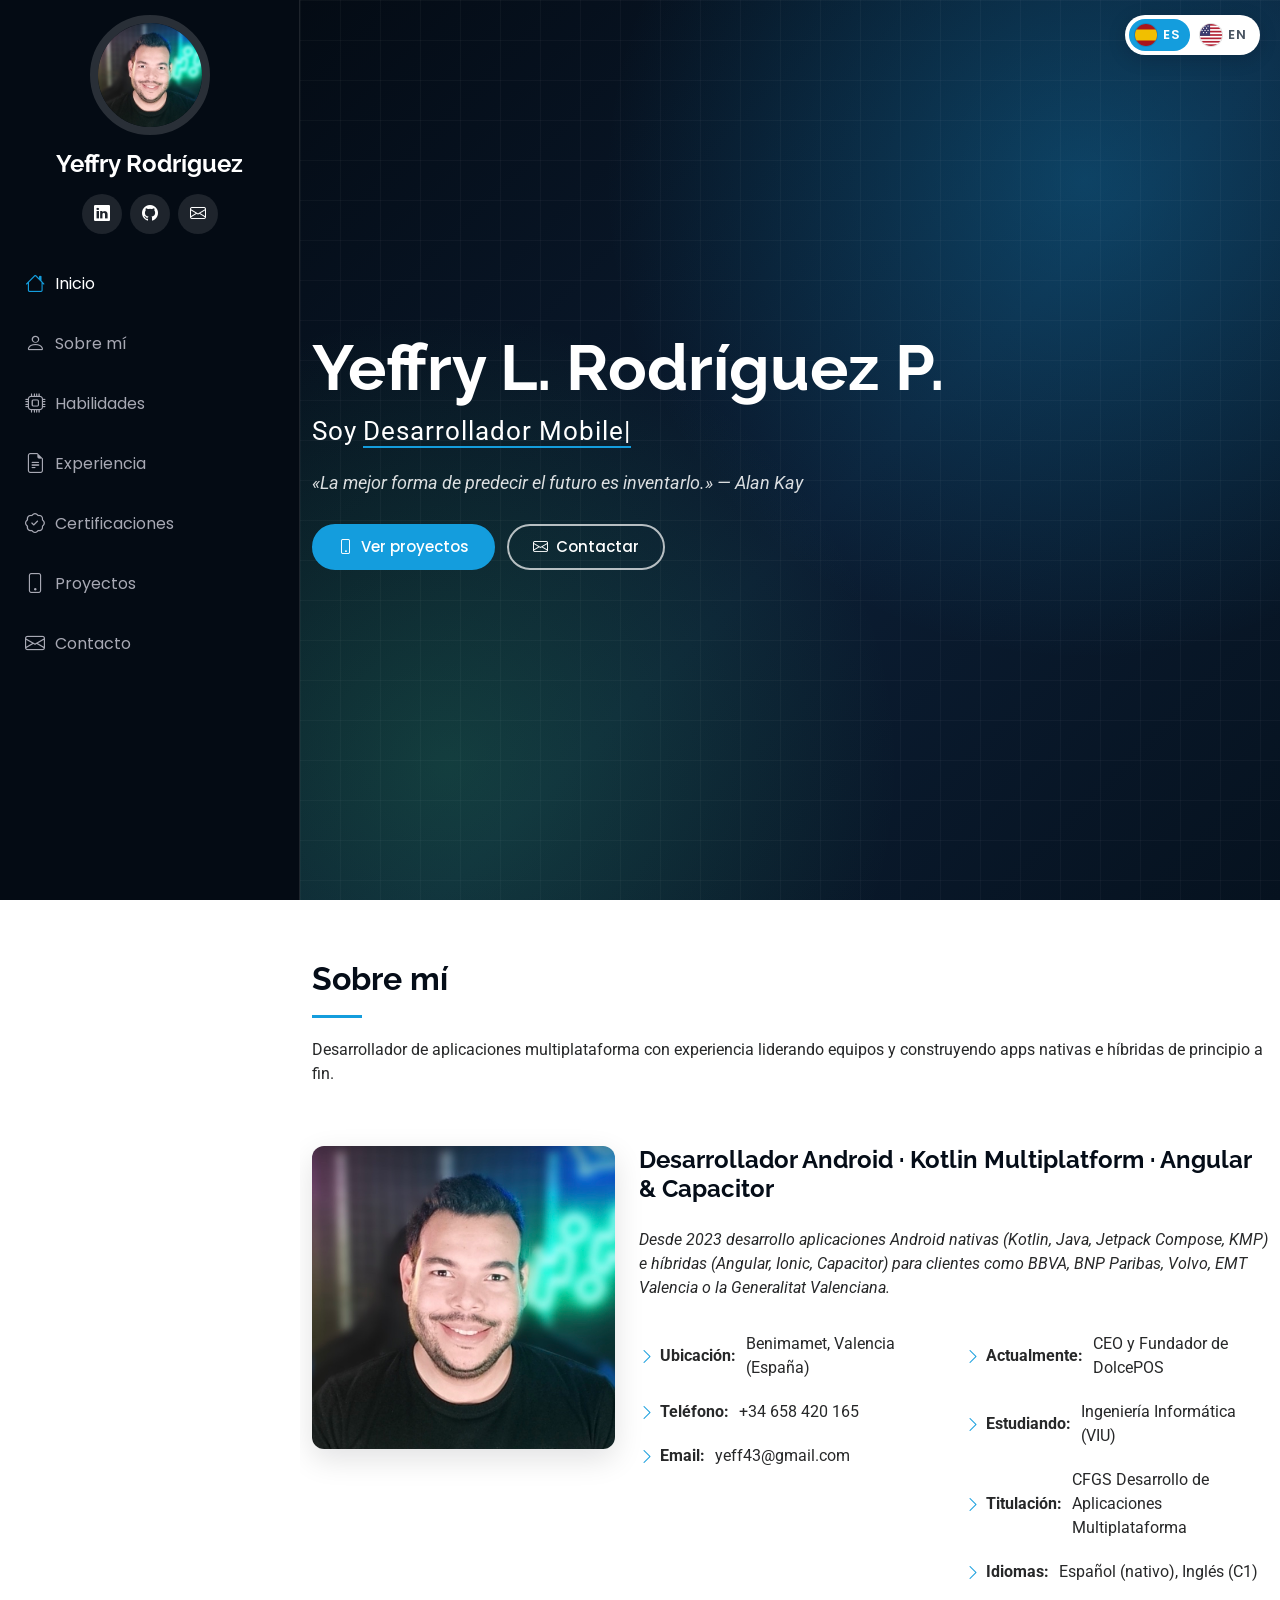
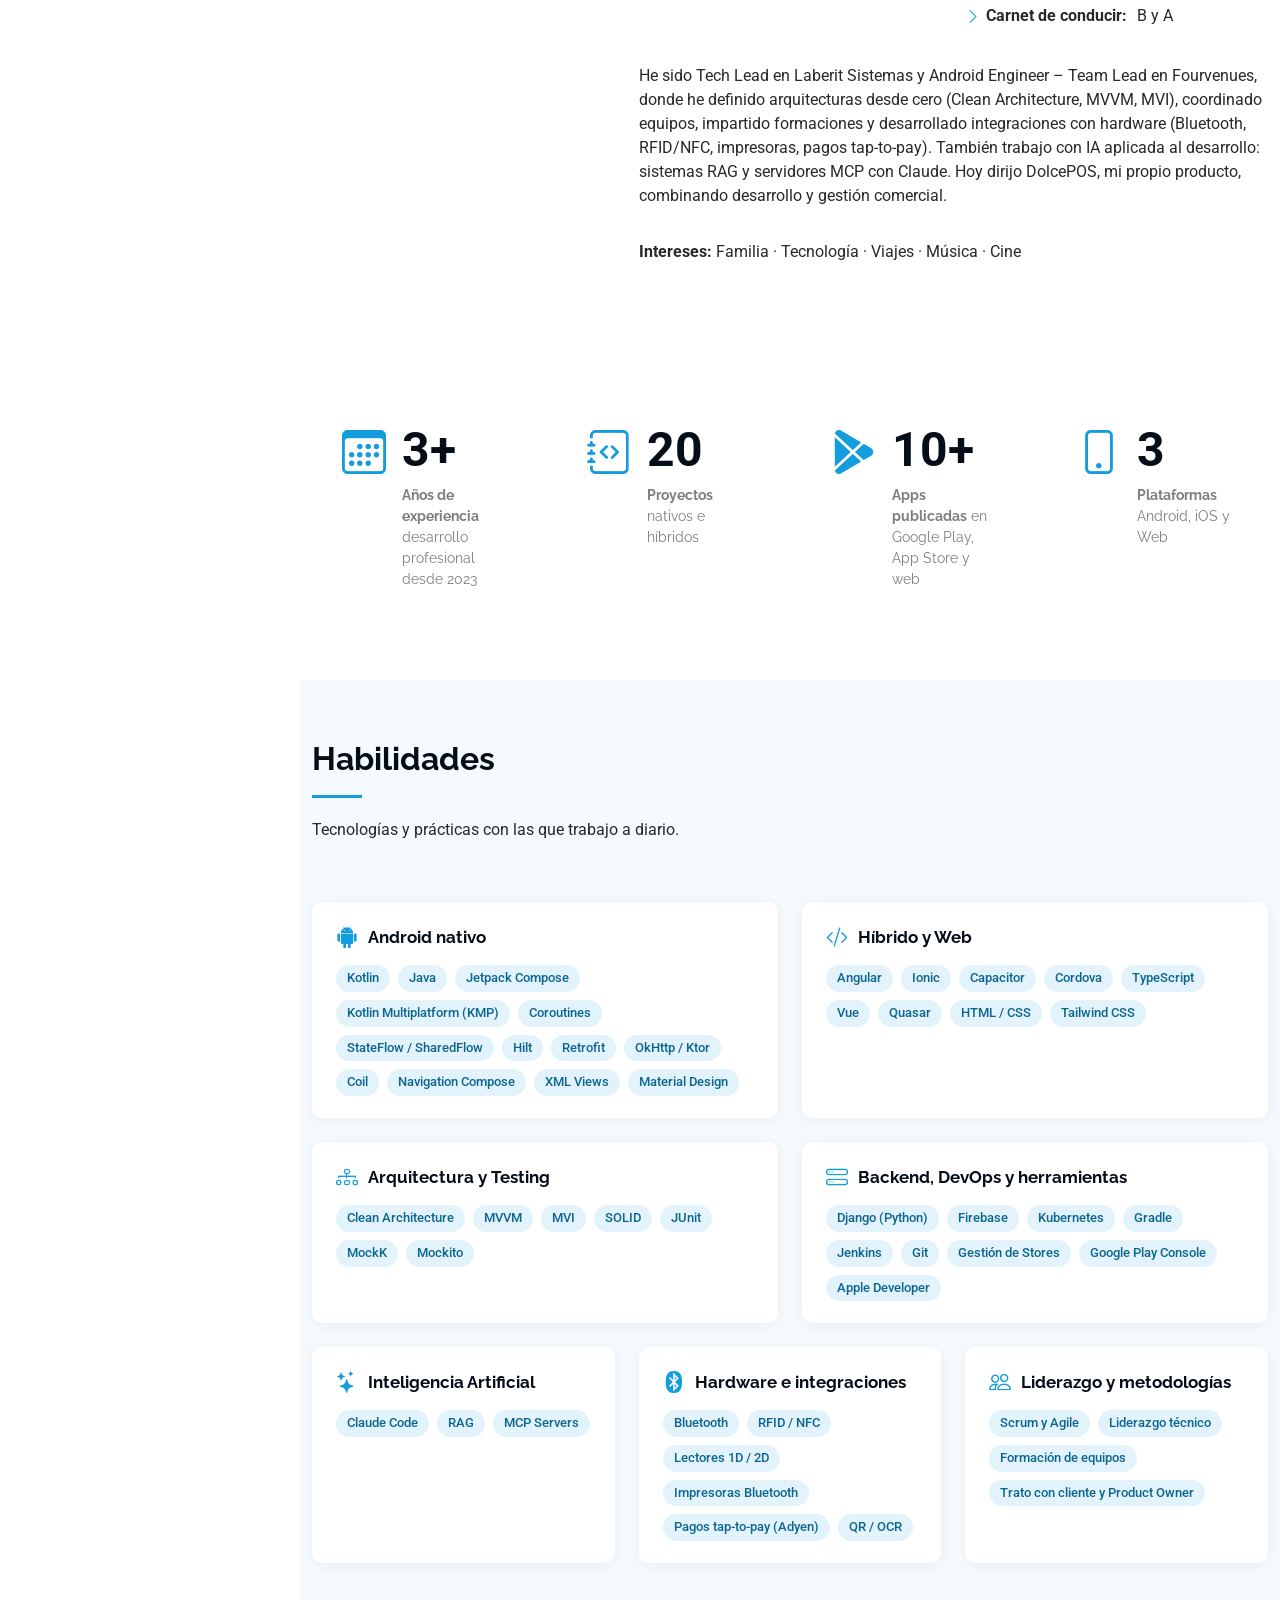
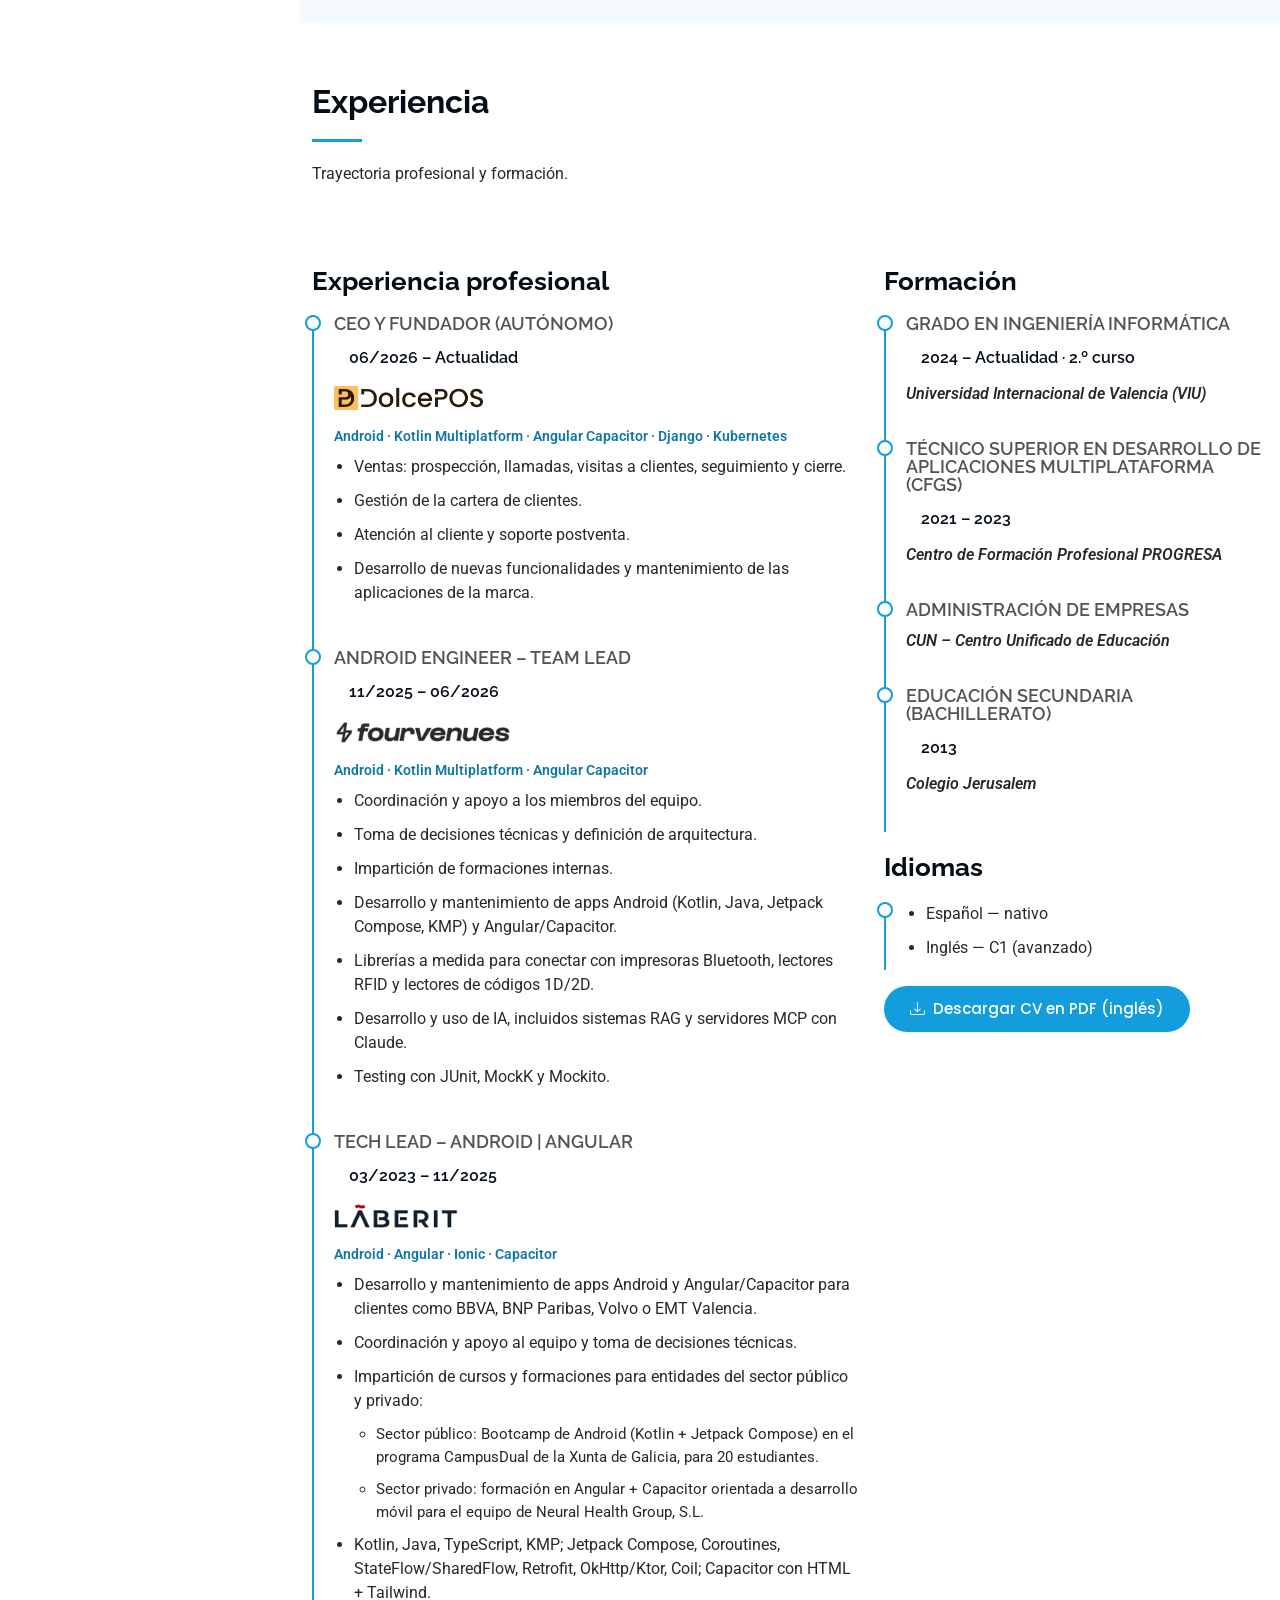
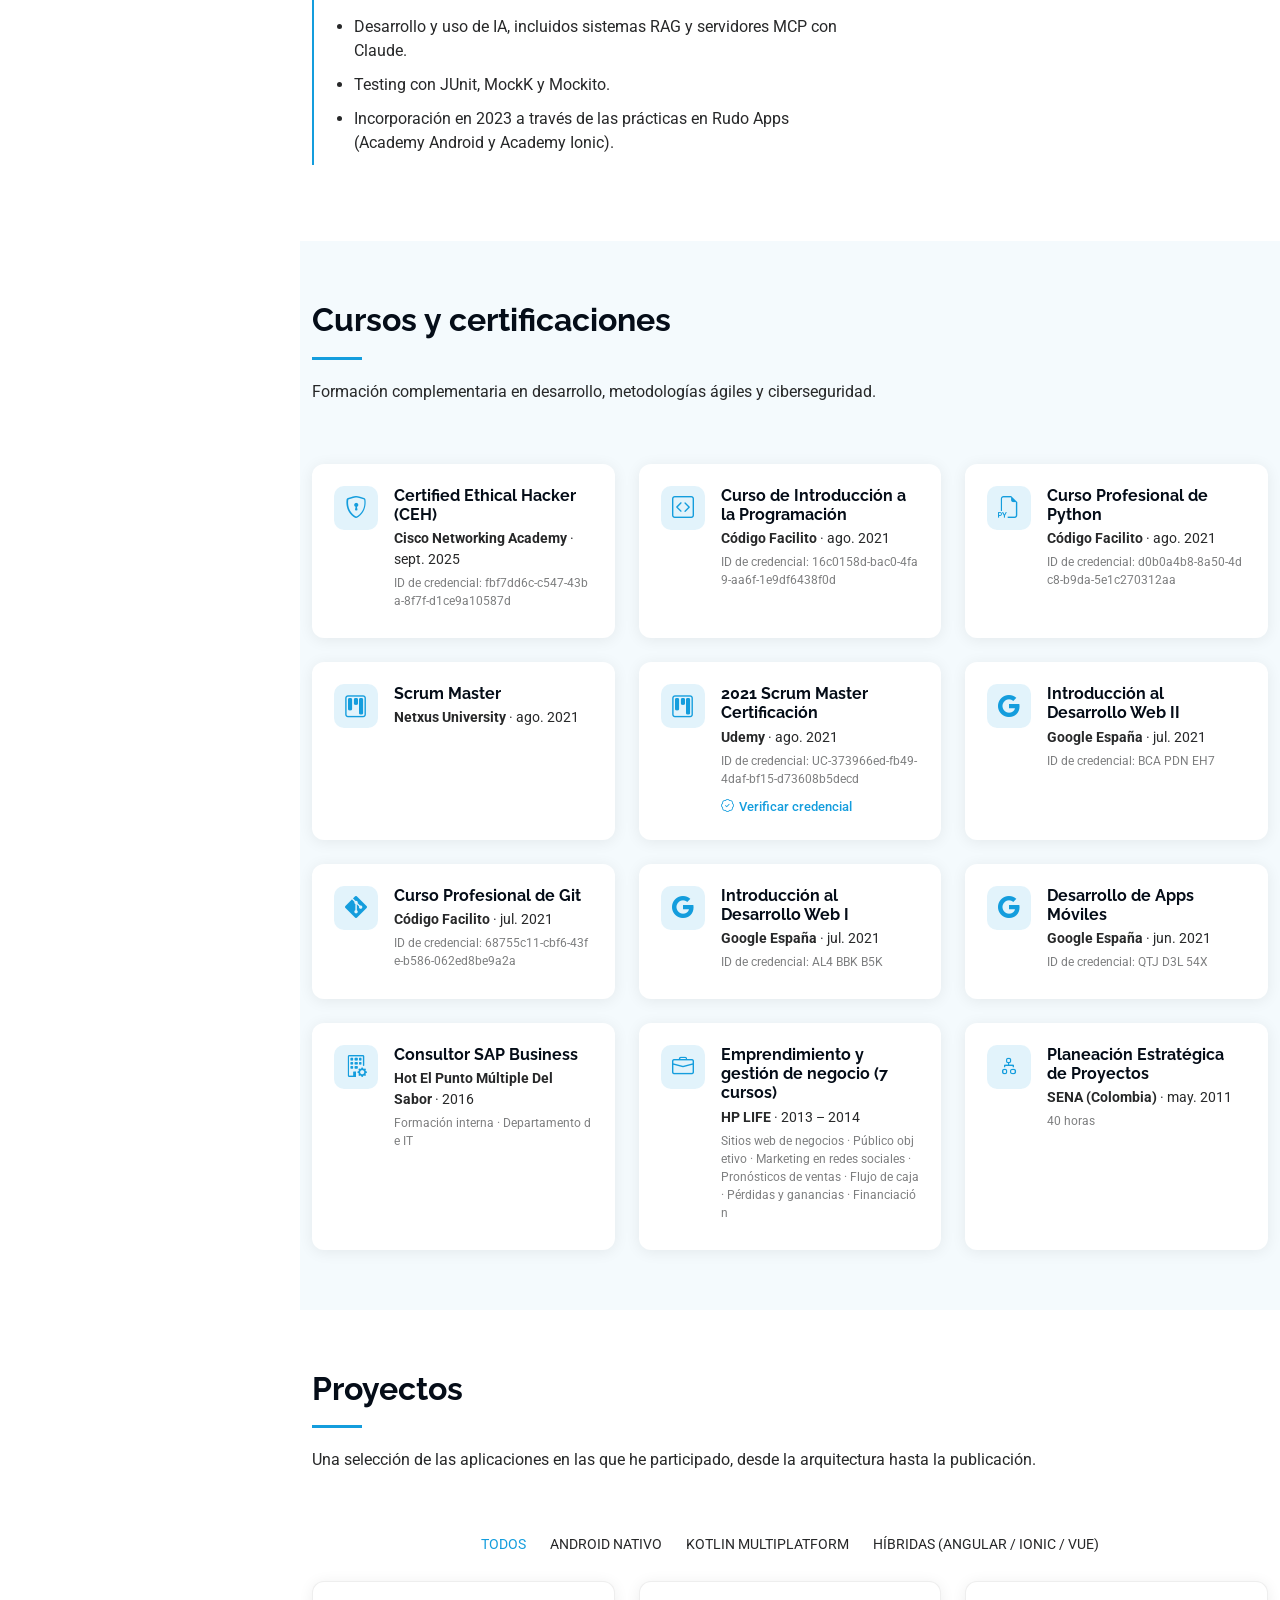
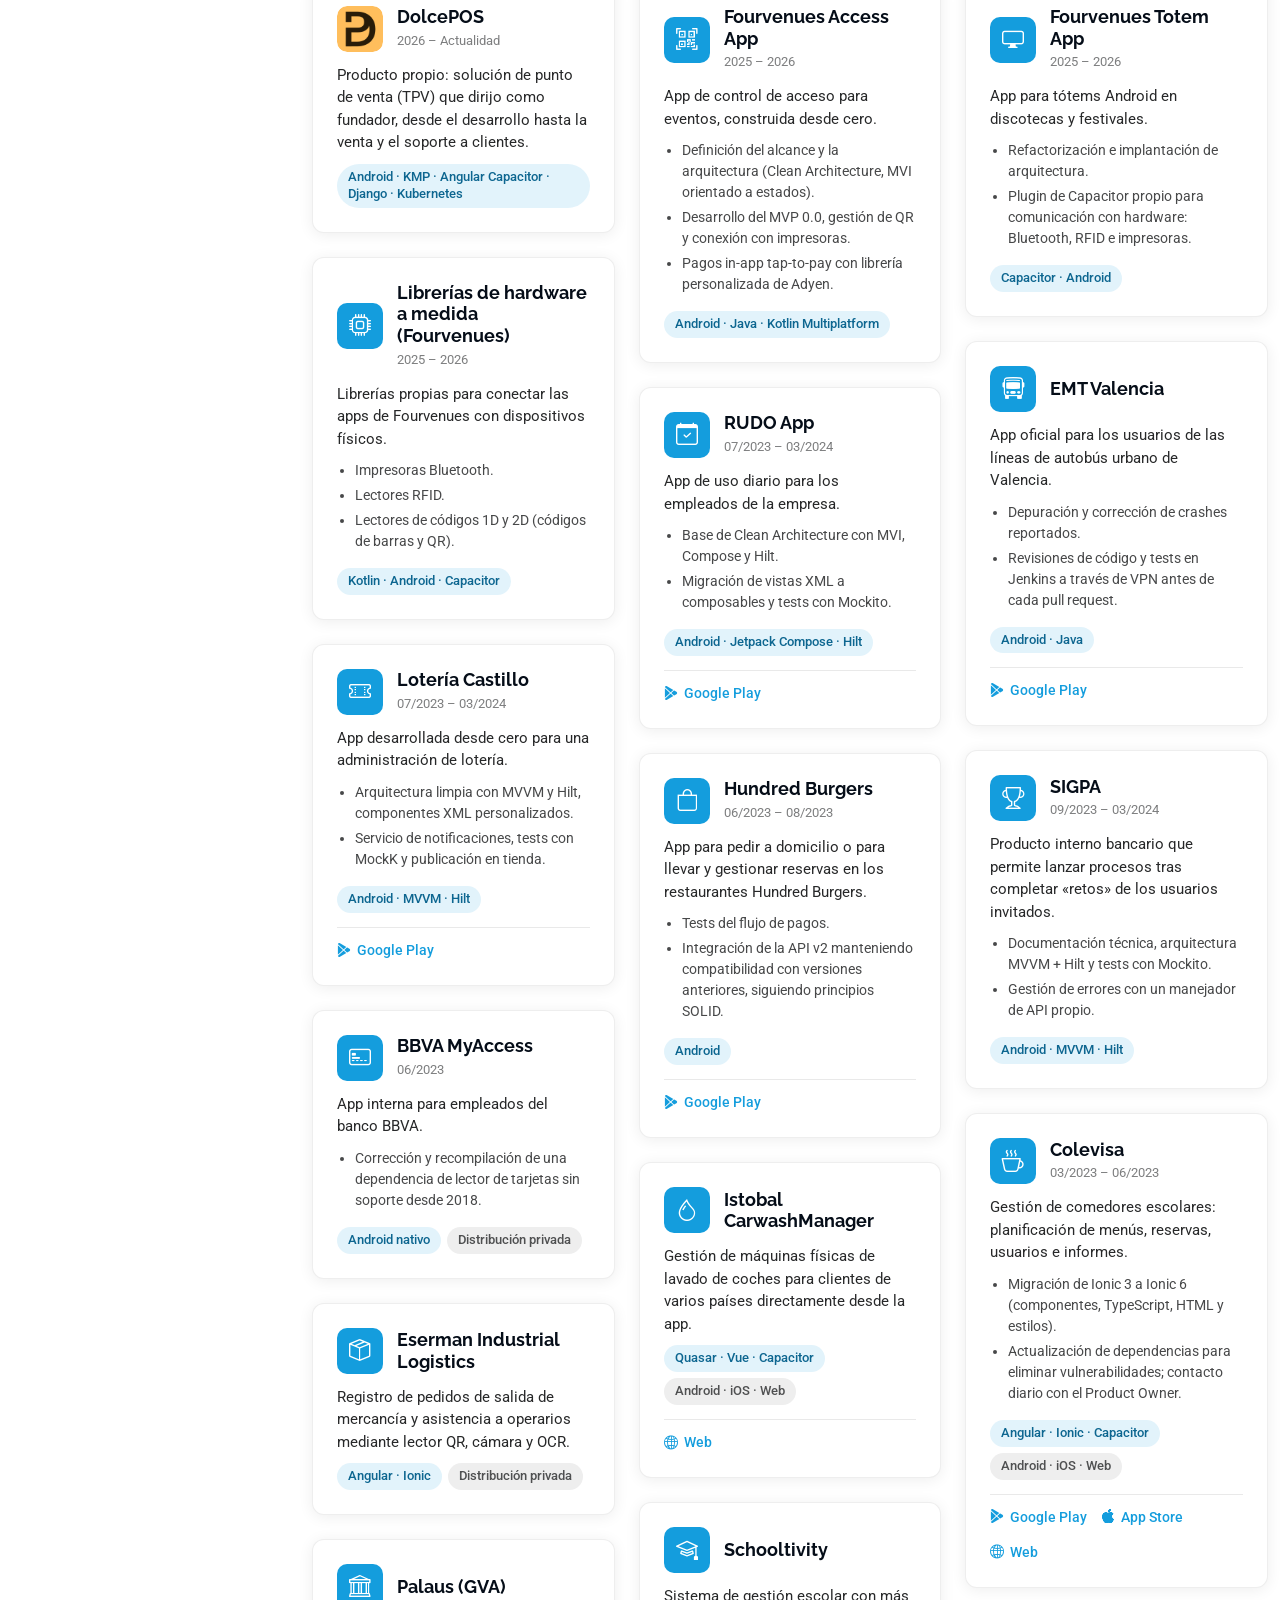
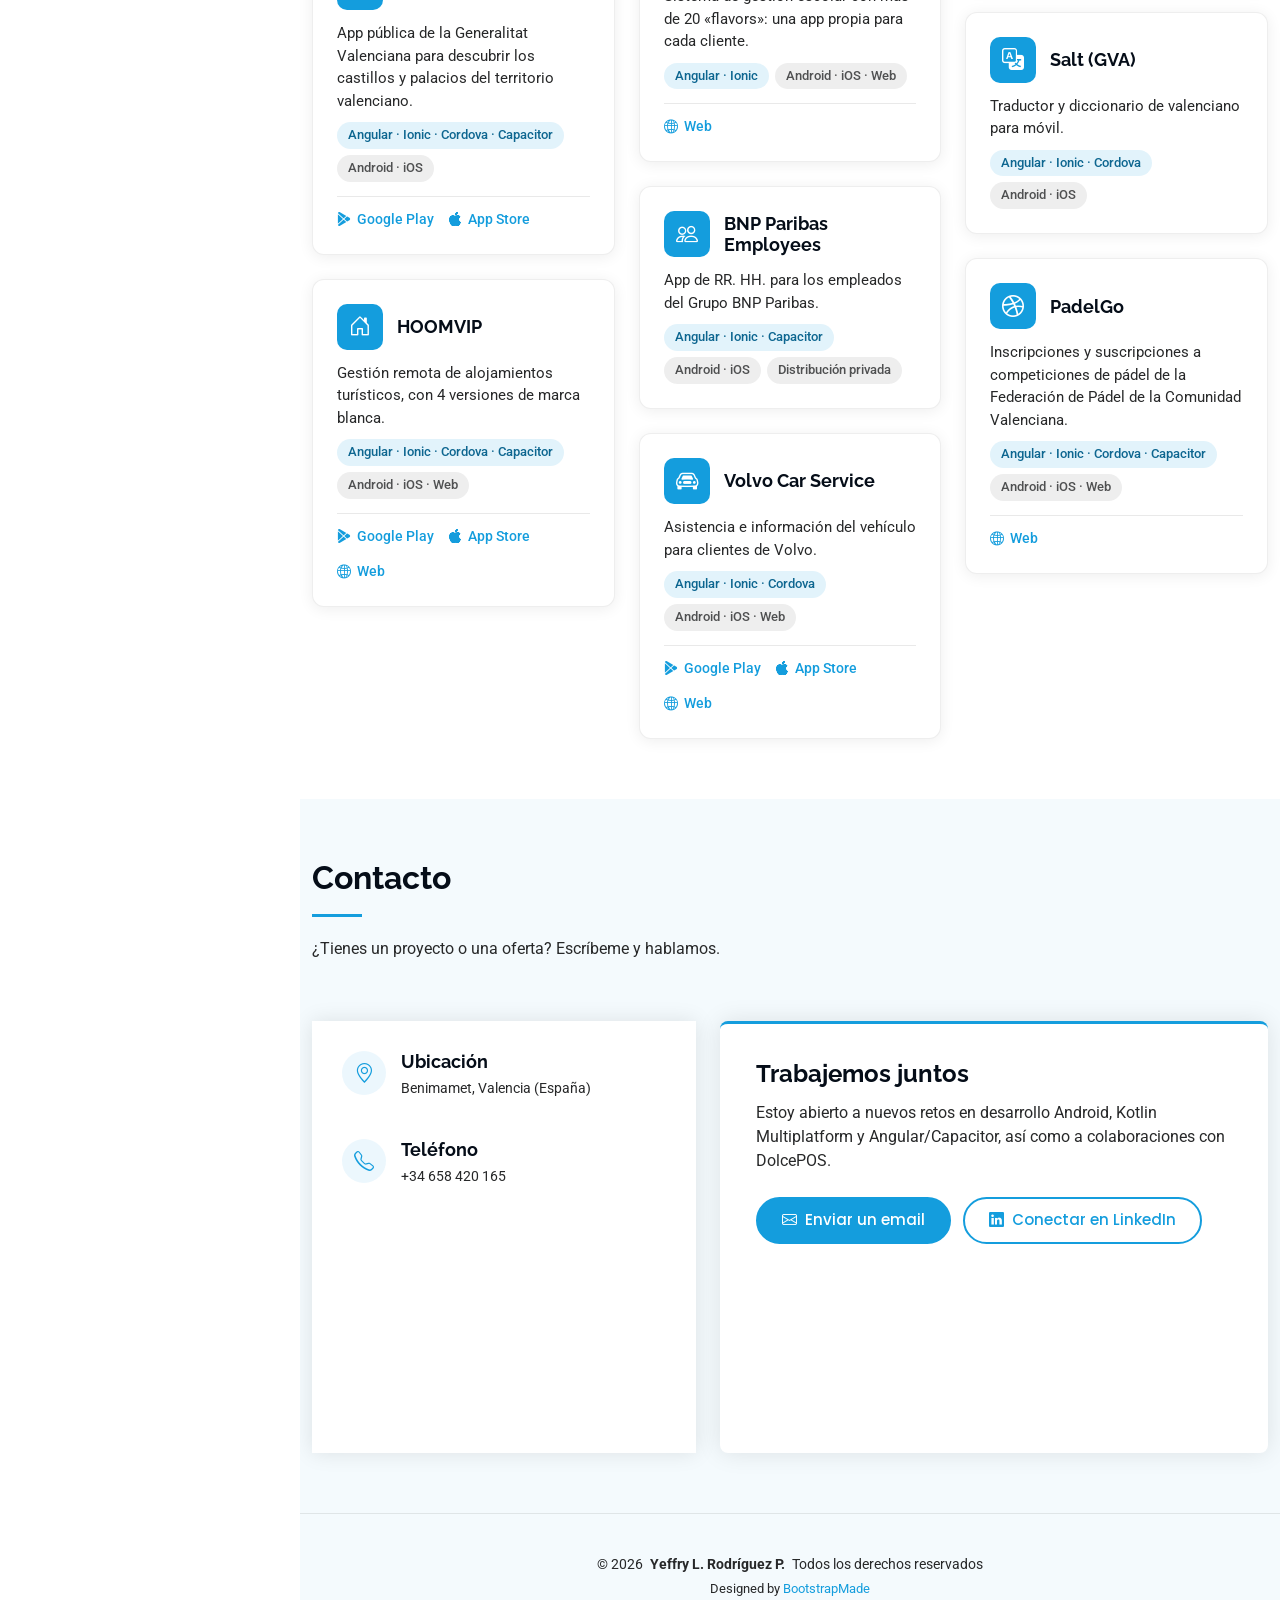
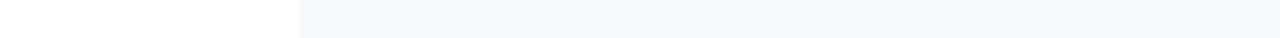
==== index.html @ bf90e8c7 "CV online bilingüe (ES/EN) de Yeffry L. Rodríguez P." ====
<!DOCTYPE html>
<html lang="es">

<head>
  <meta charset="utf-8">
  <meta content="width=device-width, initial-scale=1.0" name="viewport">
  <title>Yeffry L. Rodríguez P. | Desarrollador de Aplicaciones Multiplataforma</title>
  <meta name="description" content="Currículum de Yeffry L. Rodríguez P., desarrollador Android, Kotlin Multiplatform y Angular/Capacitor en Valencia. Tech Lead y fundador de DolcePOS.">
  <meta name="keywords" content="Yeffry Rodríguez, Android, Kotlin, Kotlin Multiplatform, KMP, Jetpack Compose, Angular, Ionic, Capacitor, Tech Lead, Valencia, DolcePOS">
  <meta name="author" content="Yeffry L. Rodríguez P.">

  <!-- Favicons -->
  <link href="assets/img/favicon.png" rel="icon" type="image/png" sizes="32x32">
  <link href="assets/img/icon-192.png" rel="icon" type="image/png" sizes="192x192">
  <link href="assets/img/apple-touch-icon.png" rel="apple-touch-icon">
  <meta name="theme-color" content="#040b14">

  <!-- Vista previa al compartir (LinkedIn, WhatsApp, X…). URL publicada: https://yeff43.github.io/cv/ -->
  <link rel="canonical" href="https://yeff43.github.io/cv/">
  <meta property="og:url" content="https://yeff43.github.io/cv/">
  <meta property="og:type" content="profile">
  <meta property="og:title" content="Yeffry L. Rodríguez P. | Android &amp; Multiplatform Developer">
  <meta property="og:description" content="Tech Lead Android · Kotlin Multiplatform · Angular &amp; Capacitor. Fundador de DolcePOS. Valencia, España.">
  <meta property="og:image" content="https://yeff43.github.io/cv/assets/img/og-image.jpg">
  <meta property="og:image:width" content="1200">
  <meta property="og:image:height" content="630">
  <meta property="og:locale" content="es_ES">
  <meta property="og:locale:alternate" content="en_US">
  <meta name="twitter:card" content="summary_large_image">
  <meta name="twitter:image" content="https://yeff43.github.io/cv/assets/img/og-image.jpg">

  <!-- Fonts -->
  <link href="https://fonts.googleapis.com" rel="preconnect">
  <link href="https://fonts.gstatic.com" rel="preconnect" crossorigin>
  <link href="https://fonts.googleapis.com/css2?family=Roboto:ital,wght@0,300;0,400;0,500;0,700;1,400&family=Poppins:wght@300;400;500;600;700&family=Raleway:wght@400;500;600;700;800&display=swap" rel="stylesheet">

  <!-- Vendor CSS Files -->
  <link href="assets/vendor/bootstrap/css/bootstrap.min.css" rel="stylesheet">
  <link href="assets/vendor/bootstrap-icons/bootstrap-icons.css" rel="stylesheet">
  <link href="assets/vendor/aos/aos.css" rel="stylesheet">
  <link href="assets/vendor/glightbox/css/glightbox.min.css" rel="stylesheet">
  <link href="assets/vendor/swiper/swiper-bundle.min.css" rel="stylesheet">

  <!-- Main CSS File -->
  <link href="assets/css/main.css" rel="stylesheet">
  <link href="assets/css/custom.css" rel="stylesheet">

  <!-- =======================================================
  * Template Name: iPortfolio
  * Template URL: https://bootstrapmade.com/iportfolio-bootstrap-portfolio-websites-template/
  * Updated: Jun 29 2024 with Bootstrap v5.3.3
  * Author: BootstrapMade.com
  * License: https://bootstrapmade.com/license/
  ======================================================== -->
</head>

<body class="index-page">

  <!-- Selector de idioma -->
  <div class="lang-switch" role="group" data-i18n-aria="lang.label" aria-label="Idioma">
    <button type="button" data-lang="es" aria-pressed="true" title="Español">
      <span class="flag" aria-hidden="true">
        <svg viewBox="0 0 24 24" preserveAspectRatio="xMidYMid slice">
          <rect width="24" height="24" fill="#AA151B" />
          <rect y="6" width="24" height="12" fill="#F1BF00" />
        </svg>
      </span>
      <span class="code">ES</span>
    </button>
    <button type="button" data-lang="en" aria-pressed="false" title="English">
      <span class="flag" aria-hidden="true">
        <svg viewBox="0 0 24 24" preserveAspectRatio="xMidYMid slice">
          <rect width="24" height="24" fill="#FFFFFF" />
          <g fill="#B22234">
            <rect y="0" width="24" height="1.85" />
            <rect y="3.69" width="24" height="1.85" />
            <rect y="7.38" width="24" height="1.85" />
            <rect y="11.08" width="24" height="1.85" />
            <rect y="14.77" width="24" height="1.85" />
            <rect y="18.46" width="24" height="1.85" />
            <rect y="22.15" width="24" height="1.85" />
          </g>
          <rect width="11" height="12.92" fill="#3C3B6E" />
          <g fill="#FFFFFF">
            <circle cx="2.2" cy="2.2" r="0.7" /><circle cx="5.5" cy="2.2" r="0.7" /><circle cx="8.8" cy="2.2" r="0.7" />
            <circle cx="3.85" cy="4.6" r="0.7" /><circle cx="7.15" cy="4.6" r="0.7" />
            <circle cx="2.2" cy="7" r="0.7" /><circle cx="5.5" cy="7" r="0.7" /><circle cx="8.8" cy="7" r="0.7" />
            <circle cx="3.85" cy="9.4" r="0.7" /><circle cx="7.15" cy="9.4" r="0.7" />
          </g>
        </svg>
      </span>
      <span class="code">EN</span>
    </button>
  </div>

  <header id="header" class="header dark-background d-flex flex-column">
    <i class="header-toggle d-xl-none bi bi-list"></i>

    <div class="profile-img">
      <img src="assets/img/profile-yeffry.jpg" alt="Yeffry L. Rodríguez P." class="img-fluid rounded-circle">
    </div>

    <a href="index.html" class="logo d-flex align-items-center justify-content-center">
      <h1 class="sitename">Yeffry Rodríguez</h1>
    </a>

    <div class="social-links text-center">
      <a href="https://www.linkedin.com/in/yeff43/" target="_blank" rel="noopener" class="linkedin" aria-label="LinkedIn"><i class="bi bi-linkedin"></i></a>
      <a href="https://github.com/Yeff43" target="_blank" rel="noopener" class="github" aria-label="GitHub"><i class="bi bi-github"></i></a>
      <a href="mailto:yeff43@gmail.com" class="email" aria-label="Email"><i class="bi bi-envelope"></i></a>
    </div>

    <nav id="navmenu" class="navmenu">
      <ul>
        <li><a href="#hero" class="active"><i class="bi bi-house navicon"></i><span data-i18n="nav.home">Inicio</span></a></li>
        <li><a href="#about"><i class="bi bi-person navicon"></i> <span data-i18n="nav.about">Sobre mí</span></a></li>
        <li><a href="#skills"><i class="bi bi-cpu navicon"></i> <span data-i18n="nav.skills">Habilidades</span></a></li>
        <li><a href="#resume"><i class="bi bi-file-earmark-text navicon"></i> <span data-i18n="nav.resume">Experiencia</span></a></li>
        <li><a href="#certifications"><i class="bi bi-patch-check navicon"></i> <span data-i18n="nav.certs">Certificaciones</span></a></li>
        <li><a href="#portfolio"><i class="bi bi-phone navicon"></i> <span data-i18n="nav.projects">Proyectos</span></a></li>
        <li><a href="#contact"><i class="bi bi-envelope navicon"></i> <span data-i18n="nav.contact">Contacto</span></a></li>
      </ul>
    </nav>

  </header>

  <main class="main">

    <!-- Hero Section -->
    <section id="hero" class="hero section dark-background">

      <div class="container" data-aos="fade-up" data-aos-delay="100">
        <h2>Yeffry L. Rodríguez P.</h2>
        <p><span class="hero-iam" data-i18n="hero.iam">Soy</span> <span class="typed"></span></p>
        <p class="hero-quote" data-i18n="hero.quote">«La mejor forma de predecir el futuro es inventarlo.» — Alan Kay</p>
        <div class="hero-actions">
          <a href="#portfolio" class="btn-cv"><i class="bi bi-phone"></i> <span data-i18n="hero.cta.projects">Ver proyectos</span></a>
          <a href="#contact" class="btn-cv btn-outline"><i class="bi bi-envelope"></i> <span data-i18n="hero.cta.contact">Contactar</span></a>
        </div>
      </div>

    </section><!-- /Hero Section -->

    <!-- About Section -->
    <section id="about" class="about section">

      <div class="container section-title" data-aos="fade-up">
        <h2 data-i18n="about.title">Sobre mí</h2>
        <p data-i18n="about.lead"></p>
      </div>

      <div class="container" data-aos="fade-up" data-aos-delay="100">

        <div class="row gy-4 justify-content-center">
          <div class="col-lg-4">
            <img src="assets/img/profile-yeffry.jpg" class="img-fluid profile-photo" alt="Yeffry L. Rodríguez P.">
          </div>
          <div class="col-lg-8 content">
            <h2 data-i18n="about.role"></h2>
            <p class="fst-italic py-3" data-i18n="about.intro"></p>
            <div class="row">
              <div class="col-lg-6">
                <ul>
                  <li><i class="bi bi-chevron-right"></i> <strong data-i18n="about.location"></strong> <span data-i18n="about.locationValue"></span></li>
                  <li><i class="bi bi-chevron-right"></i> <strong data-i18n="about.phone"></strong> <span><a href="tel:+34658420165">+34 658 420 165</a></span></li>
                  <li><i class="bi bi-chevron-right"></i> <strong data-i18n="about.email"></strong> <span><a href="mailto:yeff43@gmail.com">yeff43@gmail.com</a></span></li>
                </ul>
              </div>
              <div class="col-lg-6">
                <ul>
                  <li><i class="bi bi-chevron-right"></i> <strong data-i18n="about.current"></strong> <span data-i18n="about.currentValue"></span></li>
                  <li><i class="bi bi-chevron-right"></i> <strong data-i18n="about.studying"></strong> <span data-i18n="about.studyingValue"></span></li>
                  <li><i class="bi bi-chevron-right"></i> <strong data-i18n="about.degree"></strong> <span data-i18n="about.degreeValue"></span></li>
                  <li><i class="bi bi-chevron-right"></i> <strong data-i18n="about.languages"></strong> <span data-i18n="about.languagesValue"></span></li>
                  <li><i class="bi bi-chevron-right"></i> <strong data-i18n="about.license"></strong> <span data-i18n="about.licenseValue"></span></li>
                </ul>
              </div>
            </div>
            <p class="py-3" data-i18n="about.body"></p>
            <p><strong data-i18n="about.interests"></strong> <span data-i18n="about.interestsValue"></span></p>
          </div>
        </div>

      </div>

    </section><!-- /About Section -->

    <!-- Stats Section -->
    <section id="stats" class="stats section">

      <div class="container" data-aos="fade-up" data-aos-delay="100">

        <div class="row gy-4">

          <div class="col-lg-3 col-md-6">
            <div class="stats-item">
              <i class="bi bi-calendar3"></i>
              <span data-purecounter-start="0" data-purecounter-end="3" data-purecounter-duration="1" class="purecounter"></span>
              <p><strong data-i18n="stats.years"></strong> <span data-i18n="stats.yearsSub"></span></p>
            </div>
          </div>

          <div class="col-lg-3 col-md-6">
            <div class="stats-item">
              <i class="bi bi-journal-code"></i>
              <span data-purecounter-start="0" data-purecounter-end="20" data-purecounter-duration="1" class="purecounter no-plus"></span>
              <p><strong data-i18n="stats.projects"></strong> <span data-i18n="stats.projectsSub"></span></p>
            </div>
          </div>

          <div class="col-lg-3 col-md-6">
            <div class="stats-item">
              <i class="bi bi-google-play"></i>
              <span data-purecounter-start="0" data-purecounter-end="10" data-purecounter-duration="1" class="purecounter"></span>
              <p><strong data-i18n="stats.apps"></strong> <span data-i18n="stats.appsSub"></span></p>
            </div>
          </div>

          <div class="col-lg-3 col-md-6">
            <div class="stats-item">
              <i class="bi bi-phone"></i>
              <span data-purecounter-start="0" data-purecounter-end="3" data-purecounter-duration="1" class="purecounter no-plus"></span>
              <p><strong data-i18n="stats.platforms"></strong> <span data-i18n="stats.platformsSub"></span></p>
            </div>
          </div>

        </div>

      </div>

    </section><!-- /Stats Section -->

    <!-- Skills Section -->
    <section id="skills" class="skills section light-background">

      <div class="container section-title" data-aos="fade-up">
        <h2 data-i18n="skills.title">Habilidades</h2>
        <p data-i18n="skills.subtitle"></p>
      </div>

      <div class="container" data-aos="fade-up" data-aos-delay="100">

        <div class="row gy-4">

          <div class="col-lg-6">
            <div class="skill-group">
              <h3><i class="bi bi-android2"></i> <span data-i18n="skills.android"></span></h3>
              <div class="chips">
                <span class="chip">Kotlin</span>
                <span class="chip">Java</span>
                <span class="chip">Jetpack Compose</span>
                <span class="chip">Kotlin Multiplatform (KMP)</span>
                <span class="chip">Coroutines</span>
                <span class="chip">StateFlow / SharedFlow</span>
                <span class="chip">Hilt</span>
                <span class="chip">Retrofit</span>
                <span class="chip">OkHttp / Ktor</span>
                <span class="chip">Coil</span>
                <span class="chip">Navigation Compose</span>
                <span class="chip">XML Views</span>
                <span class="chip">Material Design</span>
              </div>
            </div>
          </div>

          <div class="col-lg-6">
            <div class="skill-group">
              <h3><i class="bi bi-code-slash"></i> <span data-i18n="skills.hybrid"></span></h3>
              <div class="chips">
                <span class="chip">Angular</span>
                <span class="chip">Ionic</span>
                <span class="chip">Capacitor</span>
                <span class="chip">Cordova</span>
                <span class="chip">TypeScript</span>
                <span class="chip">Vue</span>
                <span class="chip">Quasar</span>
                <span class="chip">HTML / CSS</span>
                <span class="chip">Tailwind CSS</span>
              </div>
            </div>
          </div>

          <div class="col-lg-6">
            <div class="skill-group">
              <h3><i class="bi bi-diagram-3"></i> <span data-i18n="skills.architecture"></span></h3>
              <div class="chips">
                <span class="chip">Clean Architecture</span>
                <span class="chip">MVVM</span>
                <span class="chip">MVI</span>
                <span class="chip">SOLID</span>
                <span class="chip">JUnit</span>
                <span class="chip">MockK</span>
                <span class="chip">Mockito</span>
              </div>
            </div>
          </div>

          <div class="col-lg-6">
            <div class="skill-group">
              <h3><i class="bi bi-hdd-stack"></i> <span data-i18n="skills.backend"></span></h3>
              <div class="chips">
                <span class="chip">Django (Python)</span>
                <span class="chip">Firebase</span>
                <span class="chip">Kubernetes</span>
                <span class="chip">Gradle</span>
                <span class="chip">Jenkins</span>
                <span class="chip">Git</span>
                <span class="chip" data-i18n="skills.storePublishing"></span>
                <span class="chip">Google Play Console</span>
                <span class="chip">Apple Developer</span>
              </div>
            </div>
          </div>

          <div class="col-lg-4">
            <div class="skill-group">
              <h3><i class="bi bi-stars"></i> <span data-i18n="skills.ai"></span></h3>
              <div class="chips">
                <span class="chip">Claude Code</span>
                <span class="chip">RAG</span>
                <span class="chip">MCP Servers</span>
              </div>
            </div>
          </div>

          <div class="col-lg-4">
            <div class="skill-group">
              <h3><i class="bi bi-bluetooth"></i> <span data-i18n="skills.hardware"></span></h3>
              <div class="chips">
                <span class="chip">Bluetooth</span>
                <span class="chip">RFID / NFC</span>
                <span class="chip" data-i18n="skills.barcode"></span>
                <span class="chip" data-i18n="skills.printers"></span>
                <span class="chip" data-i18n="skills.payments"></span>
                <span class="chip">QR / OCR</span>
              </div>
            </div>
          </div>

          <div class="col-lg-4">
            <div class="skill-group">
              <h3><i class="bi bi-people"></i> <span data-i18n="skills.leadership"></span></h3>
              <div class="chips">
                <span class="chip" data-i18n="skills.scrum"></span>
                <span class="chip" data-i18n="skills.techLead"></span>
                <span class="chip" data-i18n="skills.training"></span>
                <span class="chip" data-i18n="skills.clients"></span>
              </div>
            </div>
          </div>

        </div>

      </div>

    </section><!-- /Skills Section -->

    <!-- Resume Section -->
    <section id="resume" class="resume section">

      <div class="container section-title" data-aos="fade-up">
        <h2 data-i18n="resume.title">Experiencia</h2>
        <p data-i18n="resume.subtitle"></p>
      </div>

      <div class="container">

        <div class="row">

          <div class="col-lg-7" data-aos="fade-up" data-aos-delay="100">
            <h3 class="resume-title" data-i18n="resume.experience"></h3>
            <!-- Generado desde assets/js/i18n.js (EXPERIENCE) -->
            <div id="experience-list"></div>
          </div>

          <div class="col-lg-5" data-aos="fade-up" data-aos-delay="200">
            <h3 class="resume-title" data-i18n="resume.education"></h3>

            <div class="resume-item">
              <h4 data-i18n="resume.edu0.title"></h4>
              <h5 data-i18n="resume.edu0.period"></h5>
              <p><em data-i18n="resume.edu0.school"></em></p>
            </div>

            <div class="resume-item">
              <h4 data-i18n="resume.edu1.title"></h4>
              <h5>2021 – 2023</h5>
              <p><em data-i18n="resume.edu1.school"></em></p>
            </div>

            <div class="resume-item">
              <h4 data-i18n="resume.edu2.title"></h4>
              <p><em data-i18n="resume.edu2.school"></em></p>
            </div>

            <div class="resume-item">
              <h4 data-i18n="resume.edu3.title"></h4>
              <h5>2013</h5>
              <p><em data-i18n="resume.edu3.school"></em></p>
            </div>

            <h3 class="resume-title" data-i18n="resume.languages"></h3>
            <div class="resume-item pb-0">
              <ul>
                <li data-i18n="resume.lang.es"></li>
                <li data-i18n="resume.lang.en"></li>
              </ul>
            </div>

            <div class="download-cv">
              <a href="assets/docs/Yeffry-Rodriguez-CV-EN.pdf" class="btn-cv" download><i class="bi bi-download"></i> <span data-i18n="resume.download"></span></a>
            </div>
          </div>

        </div>

      </div>

    </section><!-- /Resume Section -->

    <!-- Certifications Section -->
    <section id="certifications" class="certifications section light-background">

      <div class="container section-title" data-aos="fade-up">
        <h2 data-i18n="certs.title">Cursos y certificaciones</h2>
        <p data-i18n="certs.subtitle"></p>
      </div>

      <div class="container" data-aos="fade-up" data-aos-delay="100">
        <!-- Generado desde assets/js/i18n.js (CERTS) -->
        <div id="certs-grid" class="row gy-4"></div>
      </div>

    </section><!-- /Certifications Section -->

    <!-- Portfolio / Projects Section -->
    <section id="portfolio" class="portfolio section">

      <div class="container section-title" data-aos="fade-up">
        <h2 data-i18n="projects.title">Proyectos</h2>
        <p data-i18n="projects.subtitle"></p>
      </div>

      <div class="container">

        <div class="isotope-layout" data-default-filter="*" data-layout="masonry" data-sort="original-order">

          <ul class="portfolio-filters isotope-filters" data-aos="fade-up" data-aos-delay="100">
            <li data-filter="*" class="filter-active" data-i18n="projects.filter.all">Todos</li>
            <li data-filter=".filter-android" data-i18n="projects.filter.android"></li>
            <li data-filter=".filter-kmp" data-i18n="projects.filter.kmp"></li>
            <li data-filter=".filter-hybrid" data-i18n="projects.filter.hybrid"></li>
          </ul>

          <!-- Generado desde assets/js/i18n.js (PROJECTS) -->
          <div id="projects-grid" class="row gy-4 isotope-container" data-aos="fade-up" data-aos-delay="200"></div>

        </div>

      </div>

    </section><!-- /Portfolio Section -->

    <!-- Contact Section -->
    <section id="contact" class="contact section light-background">

      <div class="container section-title" data-aos="fade-up">
        <h2 data-i18n="contact.title">Contacto</h2>
        <p data-i18n="contact.subtitle"></p>
      </div>

      <div class="container" data-aos="fade-up" data-aos-delay="100">

        <div class="row gy-4">

          <div class="col-lg-5">
            <div class="info-wrap">
              <div class="info-item d-flex" data-aos="fade-up" data-aos-delay="200">
                <i class="bi bi-geo-alt flex-shrink-0"></i>
                <div>
                  <h3 data-i18n="contact.location"></h3>
                  <p data-i18n="about.locationValue"></p>
                </div>
              </div>

              <div class="info-item d-flex" data-aos="fade-up" data-aos-delay="300">
                <i class="bi bi-telephone flex-shrink-0"></i>
                <div>
                  <h3 data-i18n="contact.phone"></h3>
                  <p><a href="tel:+34658420165">+34 658 420 165</a></p>
                </div>
              </div>

              <div class="info-item d-flex" data-aos="fade-up" data-aos-delay="400">
                <i class="bi bi-envelope flex-shrink-0"></i>
                <div>
                  <h3 data-i18n="contact.email"></h3>
                  <p><a href="mailto:yeff43@gmail.com">yeff43@gmail.com</a></p>
                </div>
              </div>

              <div class="info-item d-flex" data-aos="fade-up" data-aos-delay="500">
                <i class="bi bi-linkedin flex-shrink-0"></i>
                <div>
                  <h3 data-i18n="contact.social"></h3>
                  <p>
                    <a href="https://www.linkedin.com/in/yeff43/" target="_blank" rel="noopener">linkedin.com/in/yeff43</a><br>
                    <a href="https://github.com/Yeff43" target="_blank" rel="noopener">github.com/Yeff43</a>
                  </p>
                </div>
              </div>
            </div>
          </div>

          <div class="col-lg-7">
            <div class="cta-card" data-aos="fade-up" data-aos-delay="200">
              <h3 data-i18n="contact.ctaTitle"></h3>
              <p data-i18n="contact.ctaText"></p>
              <div class="cta-actions">
                <a href="mailto:yeff43@gmail.com" class="btn-cv"><i class="bi bi-envelope"></i> <span data-i18n="contact.ctaEmail"></span></a>
                <a href="https://www.linkedin.com/in/yeff43/" target="_blank" rel="noopener" class="btn-cv btn-outline"><i class="bi bi-linkedin"></i> <span data-i18n="contact.ctaLinkedin"></span></a>
              </div>
            </div>
          </div>

        </div>

      </div>

    </section><!-- /Contact Section -->

  </main>

  <footer id="footer" class="footer position-relative light-background">

    <div class="container">
      <div class="copyright text-center ">
        <p>© <span id="year">2026</span> <strong class="px-1 sitename">Yeffry L. Rodríguez P.</strong> <span data-i18n="footer.rights">Todos los derechos reservados</span></p>
      </div>
      <div class="credits">
        <!-- All the links in the footer should remain intact. -->
        <!-- You can delete the links only if you've purchased the pro version. -->
        <!-- Licensing information: https://bootstrapmade.com/license/ -->
        Designed by <a href="https://bootstrapmade.com/">BootstrapMade</a>
      </div>
    </div>

  </footer>

  <!-- Scroll Top -->
  <a href="#" id="scroll-top" class="scroll-top d-flex align-items-center justify-content-center"><i class="bi bi-arrow-up-short"></i></a>

  <!-- Preloader -->
  <div id="preloader"></div>

  <!-- Vendor JS Files -->
  <script src="assets/vendor/bootstrap/js/bootstrap.bundle.min.js"></script>
  <script src="assets/vendor/aos/aos.js"></script>
  <script src="assets/vendor/typed.js/typed.umd.js"></script>
  <script src="assets/vendor/purecounter/purecounter_vanilla.js"></script>
  <script src="assets/vendor/waypoints/noframework.waypoints.js"></script>
  <script src="assets/vendor/glightbox/js/glightbox.min.js"></script>
  <script src="assets/vendor/imagesloaded/imagesloaded.pkgd.min.js"></script>
  <script src="assets/vendor/isotope-layout/isotope.pkgd.min.js"></script>
  <script src="assets/vendor/swiper/swiper-bundle.min.js"></script>

  <!-- Idiomas + contenido del CV (debe ir antes de main.js) -->
  <script src="assets/js/i18n.js"></script>
  <!-- Main JS File -->
  <script src="assets/js/main.js"></script>

</body>

</html>
---- assets/css/main.css ----
/**
* Template Name: iPortfolio
* Template URL: https://bootstrapmade.com/iportfolio-bootstrap-portfolio-websites-template/
* Updated: Jun 29 2024 with Bootstrap v5.3.3
* Author: BootstrapMade.com
* License: https://bootstrapmade.com/license/
*/

/*--------------------------------------------------------------
# Font & Color Variables
# Help: https://bootstrapmade.com/color-system/
--------------------------------------------------------------*/
/* Fonts */
:root {
  --default-font: "Roboto",  system-ui, -apple-system, "Segoe UI", Roboto, "Helvetica Neue", Arial, "Noto Sans", "Liberation Sans", sans-serif, "Apple Color Emoji", "Segoe UI Emoji", "Segoe UI Symbol", "Noto Color Emoji";
  --heading-font: "Raleway",  sans-serif;
  --nav-font: "Poppins",  sans-serif;
}

/* Global Colors - The following color variables are used throughout the website. Updating them here will change the color scheme of the entire website */
:root { 
  --background-color: #ffffff; /* Background color for the entire website, including individual sections */
  --default-color: #272829; /* Default color used for the majority of the text content across the entire website */
  --heading-color: #050d18; /* Color for headings, subheadings and title throughout the website */
  --accent-color: #149ddd; /* Accent color that represents your brand on the website. It's used for buttons, links, and other elements that need to stand out */
  --surface-color: #ffffff; /* The surface color is used as a background of boxed elements within sections, such as cards, icon boxes, or other elements that require a visual separation from the global background. */
  --contrast-color: #ffffff; /* Contrast color for text, ensuring readability against backgrounds of accent, heading, or default colors. */
}

/* Nav Menu Colors - The following color variables are used specifically for the navigation menu. They are separate from the global colors to allow for more customization options */
:root {
  --nav-color: #a8a9b4;  /* The default color of the main navmenu links */
  --nav-hover-color: #ffffff; /* Applied to main navmenu links when they are hovered over or active */
  --nav-mobile-background-color: #040b14; /* Used as the background color for mobile navigation menu */
  --nav-dropdown-background-color: #040b14; /* Used as the background color for dropdown items that appear when hovering over primary navigation items */
  --nav-dropdown-color: #a8a9b4; /* Used for navigation links of the dropdown items in the navigation menu. */
  --nav-dropdown-hover-color: #ffffff; /* Similar to --nav-hover-color, this color is applied to dropdown navigation links when they are hovered over. */
}

/* Color Presets - These classes override global colors when applied to any section or element, providing reuse of the sam color scheme. */

.light-background {
  --background-color: #f4fafd;
  --surface-color: #ffffff;
}

.dark-background {
  --background-color: #040b14;
  --default-color: #ffffff;
  --heading-color: #ffffff;
  --surface-color: #151f2b;
  --contrast-color: #ffffff;
}

/* Smooth scroll */
:root {
  scroll-behavior: smooth;
}

/*--------------------------------------------------------------
# General Styling & Shared Classes
--------------------------------------------------------------*/
body {
  color: var(--default-color);
  background-color: var(--background-color);
  font-family: var(--default-font);
}

a {
  color: var(--accent-color);
  text-decoration: none;
  transition: 0.3s;
}

a:hover {
  color: color-mix(in srgb, var(--accent-color), transparent 25%);
  text-decoration: none;
}

h1,
h2,
h3,
h4,
h5,
h6 {
  color: var(--heading-color);
  font-family: var(--heading-font);
}

/* PHP Email Form Messages
------------------------------*/
.php-email-form .error-message {
  display: none;
  background: #df1529;
  color: #ffffff;
  text-align: left;
  padding: 15px;
  margin-bottom: 24px;
  font-weight: 600;
}

.php-email-form .sent-message {
  display: none;
  color: #ffffff;
  background: #059652;
  text-align: center;
  padding: 15px;
  margin-bottom: 24px;
  font-weight: 600;
}

.php-email-form .loading {
  display: none;
  background: var(--surface-color);
  text-align: center;
  padding: 15px;
  margin-bottom: 24px;
}

.php-email-form .loading:before {
  content: "";
  display: inline-block;
  border-radius: 50%;
  width: 24px;
  height: 24px;
  margin: 0 10px -6px 0;
  border: 3px solid var(--accent-color);
  border-top-color: var(--surface-color);
  animation: php-email-form-loading 1s linear infinite;
}

@keyframes php-email-form-loading {
  0% {
    transform: rotate(0deg);
  }

  100% {
    transform: rotate(360deg);
  }
}

/*--------------------------------------------------------------
# Global Header
--------------------------------------------------------------*/
.header {
  color: var(--default-color);
  background-color: var(--background-color);
  position: fixed;
  top: 0;
  left: 0;
  bottom: 0;
  padding: 0 15px;
  width: 300px;
  transition: all ease-in-out 0.3s;
  overflow-y: auto;
  z-index: 997;
  border-right: 1px solid color-mix(in srgb, var(--default-color), transparent 90%);
}

.header .profile-img img {
  margin: 15px auto;
  display: block;
  width: 120px;
  border: 8px solid color-mix(in srgb, var(--default-color), transparent 85%);
}

.header .logo {
  line-height: 1;
  margin-bottom: 15px;
}

.header .logo img {
  max-height: 32px;
  margin-right: 8px;
}

.header .logo h1 {
  font-size: 24px;
  margin: 0;
  font-weight: 700;
  color: var(--heading-color);
}

.header .social-links {
  margin: 0 0 20px 0;
}

.header .social-links a {
  font-size: 16px;
  display: inline-flex;
  align-items: center;
  justify-content: center;
  background: color-mix(in srgb, var(--default-color), transparent 90%);
  color: var(--default-color);
  margin: 0 2px;
  border-radius: 50%;
  text-align: center;
  width: 40px;
  height: 40px;
  transition: 0.3s;
}

.header .social-links a:hover {
  color: var(--contrast-color);
  background: var(--accent-color);
}

@media (min-width: 1200px) {

  .header~main,
  .header~#footer {
    margin-left: 300px;
  }
}

@media (max-width: 1199px) {
  .header {
    left: -100%;
  }
}

.header.header-show {
  left: 0;
}

.header .header-toggle {
  color: var(--contrast-color);
  background-color: var(--accent-color);
  font-size: 22px;
  display: flex;
  align-items: center;
  justify-content: center;
  width: 40px;
  height: 40px;
  border-radius: 50%;
  cursor: pointer;
  position: fixed;
  top: 15px;
  right: 15px;
  z-index: 9999;
  transition: background-color 0.3s;
}

.header .header-toggle:hover {
  color: var(--contrast-color);
  background-color: color-mix(in srgb, var(--accent-color) 90%, white 15%);
}

/*--------------------------------------------------------------
# Navigation Menu
--------------------------------------------------------------*/
.mobile-nav-toggle {
  display: none;
}

.navmenu {
  padding: 0;
  z-index: 9997;
}

.navmenu ul {
  list-style: none;
  padding: 0 0 20px 0;
  margin: 0;
}

.navmenu a,
.navmenu a:focus {
  color: var(--nav-color);
  padding: 15px 10px;
  font-family: var(--nav-font);
  font-size: 16px;
  font-weight: 400;
  display: flex;
  align-items: center;
  white-space: nowrap;
  transition: 0.3s;
  width: 100%;
}

.navmenu a .navicon,
.navmenu a:focus .navicon {
  font-size: 20px;
  margin-right: 10px;
}

.navmenu a .toggle-dropdown,
.navmenu a:focus .toggle-dropdown {
  font-size: 12px;
  line-height: 0;
  margin-left: auto;
  width: 30px;
  height: 30px;
  display: flex;
  align-items: center;
  justify-content: center;
  border-radius: 50%;
  transition: 0.3s;
  flex-shrink: 0;
  background-color: color-mix(in srgb, var(--accent-color), transparent 90%);
}

.navmenu a .toggle-dropdown:hover,
.navmenu a:focus .toggle-dropdown:hover {
  background-color: var(--accent-color);
  color: var(--contrast-color);
}

.navmenu a:hover,
.navmenu .active,
.navmenu .active:focus {
  color: var(--nav-hover-color);
}

.navmenu a:hover .navicon,
.navmenu .active .navicon,
.navmenu .active:focus .navicon {
  color: var(--accent-color);
}

.navmenu .active .toggle-dropdown,
.navmenu .active:focus .toggle-dropdown {
  background-color: var(--accent-color);
  color: var(--contrast-color);
  transform: rotate(180deg);
}

.navmenu .dropdown {
  display: block;
}

.navmenu .dropdown a,
.navmenu .dropdown a:focus {
  color: --nav-dropdown-color;
}

.navmenu .dropdown a:hover,
.navmenu .dropdown .active,
.navmenu .dropdown .active:focus {
  color: var(--nav-dropdown-hover-color);
}

.navmenu .dropdown ul {
  position: static;
  display: none;
  z-index: 99;
  padding: 5px 10px;
  margin: 5px 10px;
  background-color: var(--nav-dropdown-background-color);
  border: 1px solid color-mix(in srgb, var(--default-color), transparent 90%);
  box-shadow: none;
  transition: all 0.5s ease-in-out;
}

.navmenu .dropdown ul ul {
  background-color: rgba(33, 37, 41, 0.1);
}

.navmenu .dropdown>.dropdown-active {
  display: block;
  background-color: rgba(33, 37, 41, 0.03);
}

/*--------------------------------------------------------------
# Global Footer
--------------------------------------------------------------*/
.footer {
  color: var(--default-color);
  background-color: var(--background-color);
  font-size: 14px;
  padding: 40px 0;
  position: relative;
  border-top: 1px solid color-mix(in srgb, var(--default-color), transparent 90%);
}

.footer .copyright p {
  margin-bottom: 0;
}

.footer .credits {
  margin-top: 4px;
  font-size: 13px;
  text-align: center;
}

/*--------------------------------------------------------------
# Preloader
--------------------------------------------------------------*/
#preloader {
  position: fixed;
  inset: 0;
  z-index: 999999;
  overflow: hidden;
  background: var(--background-color);
  transition: all 0.6s ease-out;
}

#preloader:before {
  content: "";
  position: fixed;
  top: calc(50% - 30px);
  left: calc(50% - 30px);
  border: 6px solid #ffffff;
  border-color: var(--accent-color) transparent var(--accent-color) transparent;
  border-radius: 50%;
  width: 60px;
  height: 60px;
  animation: animate-preloader 1.5s linear infinite;
}

@keyframes animate-preloader {
  0% {
    transform: rotate(0deg);
  }

  100% {
    transform: rotate(360deg);
  }
}

/*--------------------------------------------------------------
# Scroll Top Button
--------------------------------------------------------------*/
.scroll-top {
  position: fixed;
  visibility: hidden;
  opacity: 0;
  right: 15px;
  bottom: -15px;
  z-index: 99999;
  background-color: var(--accent-color);
  width: 44px;
  height: 44px;
  border-radius: 50px;
  transition: all 0.4s;
}

.scroll-top i {
  font-size: 24px;
  color: var(--contrast-color);
  line-height: 0;
}

.scroll-top:hover {
  background-color: color-mix(in srgb, var(--accent-color), transparent 20%);
  color: var(--contrast-color);
}

.scroll-top.active {
  visibility: visible;
  opacity: 1;
  bottom: 15px;
}

/*--------------------------------------------------------------
# Disable aos animation delay on mobile devices
--------------------------------------------------------------*/
@media screen and (max-width: 768px) {
  [data-aos-delay] {
    transition-delay: 0 !important;
  }
}

/*--------------------------------------------------------------
# Global Page Titles & Breadcrumbs
--------------------------------------------------------------*/
.page-title {
  color: var(--default-color);
  background-color: var(--background-color);
  padding: 25px 0;
  position: relative;
}

.page-title h1 {
  font-size: 24px;
  font-weight: 700;
}

.page-title .breadcrumbs ol {
  display: flex;
  flex-wrap: wrap;
  list-style: none;
  padding: 0;
  margin: 0;
  font-size: 14px;
  font-weight: 400;
}

.page-title .breadcrumbs ol li+li {
  padding-left: 10px;
}

.page-title .breadcrumbs ol li+li::before {
  content: "/";
  display: inline-block;
  padding-right: 10px;
  color: color-mix(in srgb, var(--default-color), transparent 70%);
}

/*--------------------------------------------------------------
# Global Sections
--------------------------------------------------------------*/
section,
.section {
  color: var(--default-color);
  background-color: var(--background-color);
  padding: 60px 0;
  overflow: clip;
}

/*--------------------------------------------------------------
# Global Section Titles
--------------------------------------------------------------*/
.section-title {
  padding-bottom: 60px;
  position: relative;
}

.section-title h2 {
  font-size: 32px;
  font-weight: 700;
  margin-bottom: 20px;
  padding-bottom: 20px;
  position: relative;
}

.section-title h2:after {
  content: "";
  position: absolute;
  display: block;
  width: 50px;
  height: 3px;
  background: var(--accent-color);
  left: 0;
  bottom: 0;
}

.section-title p {
  margin-bottom: 0;
}

/*--------------------------------------------------------------
# Hero Section
--------------------------------------------------------------*/
.hero {
  width: 100%;
  min-height: 100vh;
  position: relative;
  padding: 80px 0;
  display: flex;
  align-items: center;
  justify-content: center;
}

.hero img {
  position: absolute;
  inset: 0;
  display: block;
  width: 100%;
  height: 100%;
  object-fit: cover;
  z-index: 1;
}

.hero:before {
  content: "";
  background: color-mix(in srgb, var(--background-color), transparent 70%);
  position: absolute;
  inset: 0;
  z-index: 2;
}

.hero .container {
  position: relative;
  z-index: 3;
}

.hero h2 {
  margin: 0;
  font-size: 64px;
  font-weight: 700;
}

.hero p {
  margin: 5px 0 0 0;
  font-size: 26px;
}

.hero p span {
  letter-spacing: 1px;
  border-bottom: 2px solid var(--accent-color);
}

.hero .social-links {
  margin-top: 25px;
}

.hero .social-links a {
  font-size: 24px;
  display: inline-block;
  color: color-mix(in srgb, var(--default-color), transparent 50%);
  line-height: 1;
  margin-right: 20px;
  transition: 0.3s;
}

.hero .social-links a:hover {
  color: var(--accent-color);
}

@media (max-width: 768px) {
  .hero h2 {
    font-size: 32px;
  }

  .hero p {
    font-size: 20px;
  }
}

/*--------------------------------------------------------------
# About Section
--------------------------------------------------------------*/
.about .content h2 {
  font-weight: 700;
  font-size: 24px;
}

.about .content ul {
  list-style: none;
  padding: 0;
}

.about .content ul li {
  margin-bottom: 20px;
  display: flex;
  align-items: center;
}

.about .content ul strong {
  margin-right: 10px;
}

.about .content ul i {
  font-size: 16px;
  margin-right: 5px;
  color: var(--accent-color);
  line-height: 0;
}

/*--------------------------------------------------------------
# Stats Section
--------------------------------------------------------------*/
.stats .stats-item {
  padding: 30px;
  width: 100%;
}

.stats .stats-item i {
  color: var(--accent-color);
  display: block;
  font-size: 44px;
  float: left;
  line-height: 0;
}

.stats .stats-item .purecounter {
  color: var(--heading-color);
  font-size: 48px;
  line-height: 40px;
  display: block;
  font-weight: 700;
  margin-left: 60px;
}

.stats .stats-item p {
  color: color-mix(in srgb, var(--default-color), transparent 40%);
  padding: 15px 0 0 0;
  margin: 0 0 0 60px;
  font-family: var(--heading-font);
  font-size: 14px;
}

/*--------------------------------------------------------------
# Skills Section
--------------------------------------------------------------*/
.skills .progress {
  height: 60px;
  display: block;
  background: none;
  border-radius: 0;
}

.skills .progress .skill {
  color: var(--heading-color);
  padding: 0;
  margin: 0 0 6px 0;
  text-transform: uppercase;
  display: block;
  font-weight: 600;
  font-family: var(--heading-font);
}

.skills .progress .skill .val {
  float: right;
  font-style: normal;
}

.skills .progress-bar-wrap {
  background: color-mix(in srgb, var(--default-color), transparent 90%);
  height: 10px;
}

.skills .progress-bar {
  width: 1px;
  height: 10px;
  transition: 0.9s;
  background-color: var(--accent-color);
}

/*--------------------------------------------------------------
# Resume Section
--------------------------------------------------------------*/
.resume .resume-title {
  color: var(--heading-color);
  font-size: 26px;
  font-weight: 700;
  margin-top: 20px;
  margin-bottom: 20px;
}

.resume .resume-item {
  padding: 0 0 20px 20px;
  margin-top: -2px;
  border-left: 2px solid var(--accent-color);
  position: relative;
}

.resume .resume-item h4 {
  line-height: 18px;
  font-size: 18px;
  font-weight: 600;
  text-transform: uppercase;
  color: color-mix(in srgb, var(--default-color), transparent 20%);
  margin-bottom: 10px;
}

.resume .resume-item h5 {
  font-size: 16px;
  padding: 5px 15px;
  display: inline-block;
  font-weight: 600;
  margin-bottom: 10px;
}

.resume .resume-item ul {
  padding-left: 20px;
}

.resume .resume-item ul li {
  padding-bottom: 10px;
}

.resume .resume-item:last-child {
  padding-bottom: 0;
}

.resume .resume-item::before {
  content: "";
  position: absolute;
  width: 16px;
  height: 16px;
  border-radius: 50px;
  left: -9px;
  top: 0;
  background: var(--background-color);
  border: 2px solid var(--accent-color);
}

/*--------------------------------------------------------------
# Portfolio Section
--------------------------------------------------------------*/
.portfolio .portfolio-filters {
  padding: 0;
  margin: 0 auto 20px auto;
  list-style: none;
  text-align: center;
}

.portfolio .portfolio-filters li {
  cursor: pointer;
  display: inline-block;
  padding: 0;
  font-size: 14px;
  font-weight: 400;
  margin: 0 10px;
  line-height: 1;
  text-transform: uppercase;
  margin-bottom: 10px;
  transition: all 0.3s ease-in-out;
}

.portfolio .portfolio-filters li:hover,
.portfolio .portfolio-filters li.filter-active {
  color: var(--accent-color);
}

.portfolio .portfolio-filters li:first-child {
  margin-left: 0;
}

.portfolio .portfolio-filters li:last-child {
  margin-right: 0;
}

@media (max-width: 575px) {
  .portfolio .portfolio-filters li {
    font-size: 14px;
    margin: 0 5px;
  }
}

.portfolio .portfolio-content {
  position: relative;
  overflow: hidden;
}

.portfolio .portfolio-content img {
  transition: 0.3s;
}

.portfolio .portfolio-content .portfolio-info {
  opacity: 0;
  position: absolute;
  inset: 0;
  z-index: 3;
  transition: all ease-in-out 0.3s;
  background: rgba(0, 0, 0, 0.6);
  padding: 15px;
}

.portfolio .portfolio-content .portfolio-info h4 {
  font-size: 14px;
  padding: 5px 10px;
  font-weight: 400;
  color: #ffffff;
  display: inline-block;
  background-color: var(--accent-color);
}

.portfolio .portfolio-content .portfolio-info p {
  position: absolute;
  bottom: 10px;
  text-align: center;
  display: inline-block;
  left: 0;
  right: 0;
  font-size: 16px;
  font-weight: 600;
  color: rgba(255, 255, 255, 0.8);
}

.portfolio .portfolio-content .portfolio-info .preview-link,
.portfolio .portfolio-content .portfolio-info .details-link {
  position: absolute;
  left: calc(50% - 40px);
  font-size: 26px;
  top: calc(50% - 14px);
  color: #fff;
  transition: 0.3s;
  line-height: 1.2;
}

.portfolio .portfolio-content .portfolio-info .preview-link:hover,
.portfolio .portfolio-content .portfolio-info .details-link:hover {
  color: var(--accent-color);
}

.portfolio .portfolio-content .portfolio-info .details-link {
  left: 50%;
  font-size: 34px;
  line-height: 0;
}

.portfolio .portfolio-content:hover .portfolio-info {
  opacity: 1;
}

.portfolio .portfolio-content:hover img {
  transform: scale(1.1);
}

/*--------------------------------------------------------------
# Services Section
--------------------------------------------------------------*/
.services .service-item {
  position: relative;
}

.services .service-item .icon {
  background: var(--accent-color);
  display: flex;
  align-items: center;
  justify-content: center;
  width: 54px;
  height: 54px;
  border-radius: 50%;
  transition: 0.5s;
  border: 1px solid var(--accent-color);
  margin-right: 20px;
}

.services .service-item .icon i {
  color: var(--contrast-color);
  font-size: 24px;
  line-height: 0;
}

.services .service-item:hover .icon {
  background: var(--surface-color);
}

.services .service-item:hover .icon i {
  color: var(--accent-color);
}

.services .service-item .title {
  font-weight: 700;
  margin-bottom: 15px;
  font-size: 18px;
}

.services .service-item .title a {
  color: var(--heading-color);
}

.services .service-item .title a:hover {
  color: var(--accent-color);
}

.services .service-item .description {
  line-height: 24px;
  font-size: 14px;
}

/*--------------------------------------------------------------
# Testimonials Section
--------------------------------------------------------------*/
.testimonials .testimonials-carousel,
.testimonials .testimonials-slider {
  overflow: hidden;
}

.testimonials .testimonial-item {
  box-sizing: content-box;
  text-align: center;
  min-height: 320px;
}

.testimonials .testimonial-item .testimonial-img {
  width: 90px;
  border-radius: 50%;
  margin: 0 auto;
}

.testimonials .testimonial-item h3 {
  font-size: 18px;
  font-weight: bold;
  margin: 10px 0 5px 0;
}

.testimonials .testimonial-item h4 {
  font-size: 14px;
  color: color-mix(in srgb, var(--default-color), transparent 20%);
  margin: 0;
}

.testimonials .testimonial-item .quote-icon-left,
.testimonials .testimonial-item .quote-icon-right {
  color: color-mix(in srgb, var(--accent-color), transparent 40%);
  font-size: 26px;
  line-height: 0;
}

.testimonials .testimonial-item .quote-icon-left {
  display: inline-block;
  left: -5px;
  position: relative;
}

.testimonials .testimonial-item .quote-icon-right {
  display: inline-block;
  right: -5px;
  position: relative;
  top: 10px;
  transform: scale(-1, -1);
}

.testimonials .testimonial-item p {
  font-style: italic;
  margin: 0 15px 15px 15px;
  padding: 20px;
  background-color: var(--surface-color);
  position: relative;
  margin-bottom: 35px;
  border-radius: 6px;
  box-shadow: 0px 2px 15px rgba(0, 0, 0, 0.1);
}

.testimonials .testimonial-item p::after {
  content: "";
  width: 0;
  height: 0;
  border-top: 20px solid var(--surface-color);
  border-right: 20px solid transparent;
  border-left: 20px solid transparent;
  position: absolute;
  bottom: -20px;
  left: calc(50% - 20px);
}

.testimonials .swiper-wrapper {
  height: auto;
}

.testimonials .swiper-pagination {
  margin-top: 40px;
  position: relative;
}

.testimonials .swiper-pagination .swiper-pagination-bullet {
  width: 12px;
  height: 12px;
  background-color: var(--background-color);
  opacity: 1;
  border: 1px solid var(--accent-color);
}

.testimonials .swiper-pagination .swiper-pagination-bullet-active {
  background-color: var(--accent-color);
}

/*--------------------------------------------------------------
# Contact Section
--------------------------------------------------------------*/
.contact .info-wrap {
  background-color: var(--surface-color);
  box-shadow: 0px 0px 20px rgba(0, 0, 0, 0.1);
  padding: 30px;
}

@media (max-width: 575px) {
  .contact .info-wrap {
    padding: 20px;
  }
}

.contact .info-item {
  margin-bottom: 40px;
}

.contact .info-item i {
  font-size: 20px;
  color: var(--accent-color);
  background: color-mix(in srgb, var(--accent-color), transparent 92%);
  width: 44px;
  height: 44px;
  display: flex;
  justify-content: center;
  align-items: center;
  border-radius: 50px;
  transition: all 0.3s ease-in-out;
  margin-right: 15px;
}

.contact .info-item h3 {
  padding: 0;
  font-size: 18px;
  font-weight: 700;
  margin-bottom: 5px;
}

.contact .info-item p {
  padding: 0;
  margin-bottom: 0;
  font-size: 14px;
}

.contact .info-item:hover i {
  background: var(--accent-color);
  color: var(--contrast-color);
}

.contact .php-email-form {
  background-color: var(--surface-color);
  height: 100%;
  padding: 30px;
  box-shadow: 0px 0px 20px rgba(0, 0, 0, 0.1);
}

@media (max-width: 575px) {
  .contact .php-email-form {
    padding: 20px;
  }
}

.contact .php-email-form input[type=text],
.contact .php-email-form input[type=email],
.contact .php-email-form textarea {
  font-size: 14px;
  padding: 10px 15px;
  box-shadow: none;
  border-radius: 0;
  color: var(--default-color);
  background-color: var(--surface-color);
  border-color: color-mix(in srgb, var(--default-color), transparent 80%);
}

.contact .php-email-form input[type=text]:focus,
.contact .php-email-form input[type=email]:focus,
.contact .php-email-form textarea:focus {
  border-color: var(--accent-color);
}

.contact .php-email-form input[type=text]::placeholder,
.contact .php-email-form input[type=email]::placeholder,
.contact .php-email-form textarea::placeholder {
  color: color-mix(in srgb, var(--default-color), transparent 70%);
}

.contact .php-email-form button[type=submit] {
  color: var(--contrast-color);
  background: var(--accent-color);
  border: 0;
  padding: 10px 30px;
  transition: 0.4s;
  border-radius: 50px;
}

.contact .php-email-form button[type=submit]:hover {
  background: color-mix(in srgb, var(--accent-color), transparent 25%);
}

/*--------------------------------------------------------------
# Portfolio Details Section
--------------------------------------------------------------*/
.portfolio-details .portfolio-details-slider img {
  width: 100%;
}

.portfolio-details .portfolio-details-slider .swiper-pagination {
  margin-top: 20px;
  position: relative;
}

.portfolio-details .portfolio-details-slider .swiper-pagination .swiper-pagination-bullet {
  width: 12px;
  height: 12px;
  background-color: color-mix(in srgb, var(--default-color), transparent 85%);
  opacity: 1;
}

.portfolio-details .portfolio-details-slider .swiper-pagination .swiper-pagination-bullet-active {
  background-color: var(--accent-color);
}

.portfolio-details .portfolio-info {
  padding: 30px;
  box-shadow: 0px 0 30px rgba(0, 0, 0, 0.1);
}

.portfolio-details .portfolio-info h3 {
  font-size: 22px;
  font-weight: 700;
  margin-bottom: 20px;
  padding-bottom: 20px;
  border-bottom: 1px solid color-mix(in srgb, var(--default-color), transparent 85%);
}

.portfolio-details .portfolio-info ul {
  list-style: none;
  padding: 0;
  font-size: 15px;
}

.portfolio-details .portfolio-info ul li+li {
  margin-top: 10px;
}

.portfolio-details .portfolio-description {
  padding-top: 30px;
}

.portfolio-details .portfolio-description h2 {
  font-size: 26px;
  font-weight: 700;
  margin-bottom: 20px;
}

.portfolio-details .portfolio-description p {
  padding: 0;
  color: color-mix(in srgb, var(--default-color), transparent 30%);
}

/*--------------------------------------------------------------
# Service Details Section
--------------------------------------------------------------*/
.service-details .services-list {
  padding: 10px 30px;
  border: 1px solid color-mix(in srgb, var(--default-color), transparent 90%);
  margin-bottom: 20px;
}

.service-details .services-list a {
  display: block;
  line-height: 1;
  padding: 8px 0 8px 15px;
  border-left: 3px solid color-mix(in srgb, var(--default-color), transparent 70%);
  margin: 20px 0;
  color: color-mix(in srgb, var(--default-color), transparent 20%);
  transition: 0.3s;
}

.service-details .services-list a.active {
  color: var(--heading-color);
  font-weight: 700;
  border-color: var(--accent-color);
}

.service-details .services-list a:hover {
  border-color: var(--accent-color);
}

.service-details .services-img {
  margin-bottom: 20px;
}

.service-details h3 {
  font-size: 26px;
  font-weight: 700;
}

.service-details h4 {
  font-size: 20px;
  font-weight: 700;
}

.service-details p {
  font-size: 15px;
}

.service-details ul {
  list-style: none;
  padding: 0;
  font-size: 15px;
}

.service-details ul li {
  padding: 5px 0;
  display: flex;
  align-items: center;
}

.service-details ul i {
  font-size: 20px;
  margin-right: 8px;
  color: var(--accent-color);
}

/*--------------------------------------------------------------
# Starter Section Section
--------------------------------------------------------------*/
.starter-section {
  /* Add your styles here */
}
---- assets/css/custom.css ----
/*--------------------------------------------------------------
# Personalizaciones del CV (sobre la plantilla iPortfolio)
--------------------------------------------------------------*/

/* ---------- Selector de idioma ---------- */
.lang-switch {
  position: fixed;
  top: 15px;
  right: 20px;
  z-index: 9998;
  display: flex;
  gap: 4px;
  padding: 4px;
  background: #ffffff;
  border-radius: 999px;
  box-shadow: 0 4px 18px rgba(4, 11, 20, 0.18);
}

.lang-switch button {
  display: flex;
  align-items: center;
  gap: 6px;
  border: 0;
  background: transparent;
  color: #4a5562;
  font-family: var(--nav-font);
  font-size: 13px;
  font-weight: 600;
  letter-spacing: 0.5px;
  padding: 5px 10px 5px 6px;
  border-radius: 999px;
  cursor: pointer;
  transition: background-color 0.2s, color 0.2s;
}

.lang-switch button:hover {
  background: color-mix(in srgb, var(--accent-color), transparent 88%);
}

.lang-switch button.active {
  background: var(--accent-color);
  color: #ffffff;
}

.lang-switch button:focus-visible {
  outline: 2px solid var(--accent-color);
  outline-offset: 2px;
}

.lang-switch .flag {
  width: 22px;
  height: 22px;
  border-radius: 50%;
  overflow: hidden;
  flex-shrink: 0;
  box-shadow: 0 0 0 1px rgba(0, 0, 0, 0.12);
}

.lang-switch .flag svg {
  display: block;
  width: 100%;
  height: 100%;
}

/* En móvil/tablet el botón de menú ocupa la esquina derecha */
@media (max-width: 1199px) {
  .lang-switch {
    right: 65px;
  }
}

@media (max-width: 400px) {
  .lang-switch button span.code {
    display: none;
  }

  .lang-switch button {
    padding: 5px;
  }
}

/* ---------- Hero ---------- */
.hero .hero-quote {
  margin-top: 18px;
  font-style: italic;
  font-size: 18px;
  opacity: 0.85;
  max-width: 640px;
}

.hero .hero-actions {
  margin-top: 28px;
  display: flex;
  flex-wrap: wrap;
  gap: 12px;
}

.btn-cv {
  display: inline-flex;
  align-items: center;
  gap: 8px;
  padding: 10px 24px;
  border-radius: 50px;
  font-family: var(--nav-font);
  font-weight: 500;
  font-size: 15px;
  border: 2px solid var(--accent-color);
  background: var(--accent-color);
  color: #ffffff;
  transition: 0.3s;
}

.btn-cv:hover {
  background: color-mix(in srgb, var(--accent-color), black 12%);
  border-color: color-mix(in srgb, var(--accent-color), black 12%);
  color: #ffffff;
}

.btn-cv.btn-outline {
  background: transparent;
  color: var(--accent-color);
}

.hero .btn-cv.btn-outline {
  color: #ffffff;
  border-color: rgba(255, 255, 255, 0.7);
}

.btn-cv.btn-outline:hover {
  background: var(--accent-color);
  border-color: var(--accent-color);
  color: #ffffff;
}

/* ---------- About ---------- */
.about .content ul li span a {
  color: var(--default-color);
}

.about .content ul li span a:hover {
  color: var(--accent-color);
}

.about .profile-photo {
  border-radius: 12px;
  box-shadow: 0 10px 30px rgba(4, 11, 20, 0.12);
}

/* ---------- Stats ---------- */
.stats .stats-item span.purecounter::after {
  content: "+";
}

.stats .stats-item span.purecounter.no-plus::after {
  content: "";
}

/* ---------- Skills ---------- */
.skill-group {
  background: var(--surface-color);
  border-radius: 10px;
  padding: 22px 24px;
  height: 100%;
  box-shadow: 0 2px 15px rgba(4, 11, 20, 0.06);
}

.skill-group h3 {
  font-size: 17px;
  font-weight: 700;
  margin-bottom: 14px;
  display: flex;
  align-items: center;
  gap: 10px;
}

.skill-group h3 i {
  color: var(--accent-color);
  font-size: 22px;
}

.chips {
  display: flex;
  flex-wrap: wrap;
  gap: 8px;
}

.chip {
  display: inline-block;
  font-size: 13px;
  line-height: 1.3;
  padding: 5px 11px;
  border-radius: 999px;
  background: color-mix(in srgb, var(--accent-color), transparent 88%);
  color: color-mix(in srgb, var(--accent-color), black 35%);
  font-weight: 500;
}

.chip-muted {
  background: color-mix(in srgb, var(--default-color), transparent 92%);
  color: color-mix(in srgb, var(--default-color), transparent 20%);
}

/* ---------- Resume ---------- */
.resume .resume-item .resume-stack {
  font-size: 14px;
  font-weight: 600;
  color: color-mix(in srgb, var(--accent-color), black 25%);
  margin-bottom: 8px;
}

.resume .resume-item p em {
  font-weight: 600;
}

.resume .download-cv {
  margin-top: 10px;
}

/* ---------- Projects ---------- */
.portfolio .project-card {
  background: var(--surface-color);
  border-radius: 12px;
  padding: 24px;
  box-shadow: 0 2px 15px rgba(4, 11, 20, 0.07);
  display: flex;
  flex-direction: column;
  transition: transform 0.3s, box-shadow 0.3s;
}

.portfolio .project-card:hover {
  transform: translateY(-4px);
  box-shadow: 0 10px 28px rgba(4, 11, 20, 0.12);
}

.portfolio .project-head {
  display: flex;
  align-items: center;
  gap: 14px;
  margin-bottom: 12px;
}

.portfolio .project-icon {
  width: 46px;
  height: 46px;
  border-radius: 10px;
  flex-shrink: 0;
  display: flex;
  align-items: center;
  justify-content: center;
  background: var(--accent-color);
  color: #ffffff;
  font-size: 22px;
}

.portfolio .project-head h4 {
  font-size: 18px;
  font-weight: 700;
  margin: 0;
}

.portfolio .project-period {
  font-size: 13px;
  color: color-mix(in srgb, var(--default-color), transparent 40%);
}

.portfolio .project-desc {
  font-size: 15px;
  margin-bottom: 10px;
}

.portfolio .project-bullets {
  padding-left: 18px;
  font-size: 14px;
  color: color-mix(in srgb, var(--default-color), transparent 15%);
  margin-bottom: 12px;
}

.portfolio .project-bullets li {
  margin-bottom: 4px;
}

.portfolio .project-meta {
  display: flex;
  flex-wrap: wrap;
  gap: 6px;
  margin-top: auto;
}

.portfolio .project-links {
  display: flex;
  flex-wrap: wrap;
  gap: 14px;
  margin-top: 14px;
  padding-top: 12px;
  border-top: 1px solid color-mix(in srgb, var(--default-color), transparent 90%);
  font-size: 14px;
  font-weight: 500;
}

.portfolio .project-links a {
  display: inline-flex;
  align-items: center;
  gap: 6px;
}

/* ---------- Contact ---------- */
.contact .info-item a {
  color: var(--default-color);
}

.contact .info-item a:hover {
  color: var(--accent-color);
}

.contact .cta-card {
  background: var(--surface-color);
  box-shadow: 0 0 25px rgba(0, 0, 0, 0.1);
  padding: 36px;
  height: 100%;
  border-radius: 8px;
  border-top: 3px solid var(--accent-color);
}

.contact .cta-card h3 {
  font-size: 24px;
  font-weight: 700;
  margin-bottom: 12px;
}

.contact .cta-card .cta-actions {
  display: flex;
  flex-wrap: wrap;
  gap: 12px;
  margin-top: 24px;
}

/* Fondo del hero sin foto de stock */
.hero {
  background:
    radial-gradient(circle at 80% 20%, color-mix(in srgb, var(--accent-color), transparent 70%) 0, transparent 45%),
    radial-gradient(circle at 15% 85%, rgba(61, 220, 132, 0.18) 0, transparent 40%),
    linear-gradient(135deg, #040b14 0%, #0b1d33 55%, #06121f 100%);
}

.hero:before {
  background:
    linear-gradient(rgba(255, 255, 255, 0.03) 1px, transparent 1px) 0 0 / 40px 40px,
    linear-gradient(90deg, rgba(255, 255, 255, 0.03) 1px, transparent 1px) 0 0 / 40px 40px;
}

.hero p span.hero-iam {
  border-bottom: 0;
  padding-bottom: 0;
}

/* ---------- Certificaciones ---------- */
.cert-card {
  display: flex;
  gap: 16px;
  background: var(--surface-color);
  border-radius: 12px;
  padding: 22px;
  box-shadow: 0 2px 15px rgba(4, 11, 20, 0.07);
}

.cert-card .cert-icon {
  width: 44px;
  height: 44px;
  flex-shrink: 0;
  border-radius: 10px;
  display: flex;
  align-items: center;
  justify-content: center;
  background: color-mix(in srgb, var(--accent-color), transparent 88%);
  color: var(--accent-color);
  font-size: 22px;
}

.cert-card h4 {
  font-size: 16px;
  font-weight: 700;
  margin-bottom: 4px;
}

.cert-card .cert-meta {
  font-size: 14px;
  margin-bottom: 4px;
}

.cert-card .cert-id {
  font-size: 12px;
  color: color-mix(in srgb, var(--default-color), transparent 40%);
  word-break: break-all;
  margin-bottom: 6px;
}

.cert-card .cert-link {
  font-size: 13px;
  font-weight: 500;
  display: inline-flex;
  align-items: center;
  gap: 5px;
}

/* Proyectos sobre fondo blanco: tarjetas con borde suave */
.portfolio .project-card {
  border: 1px solid color-mix(in srgb, var(--default-color), transparent 92%);
}

/* Subpuntos dentro de la experiencia */
.resume .resume-item ul li.sub {
  margin-left: 22px;
  list-style-type: circle;
  font-size: 15px;
}

/* Logos de marca (DolcePOS) */
.portfolio .project-icon.has-logo {
  background: transparent;
  padding: 0;
  overflow: hidden;
}

.portfolio .project-icon.has-logo img {
  width: 100%;
  height: 100%;
  object-fit: cover;
  border-radius: 10px;
}

.resume .resume-item .company-logo {
  height: 24px;
  max-width: 190px;
  object-fit: contain;
  object-position: left center;
  width: auto;
  display: block;
  margin: 4px 0 2px;
}
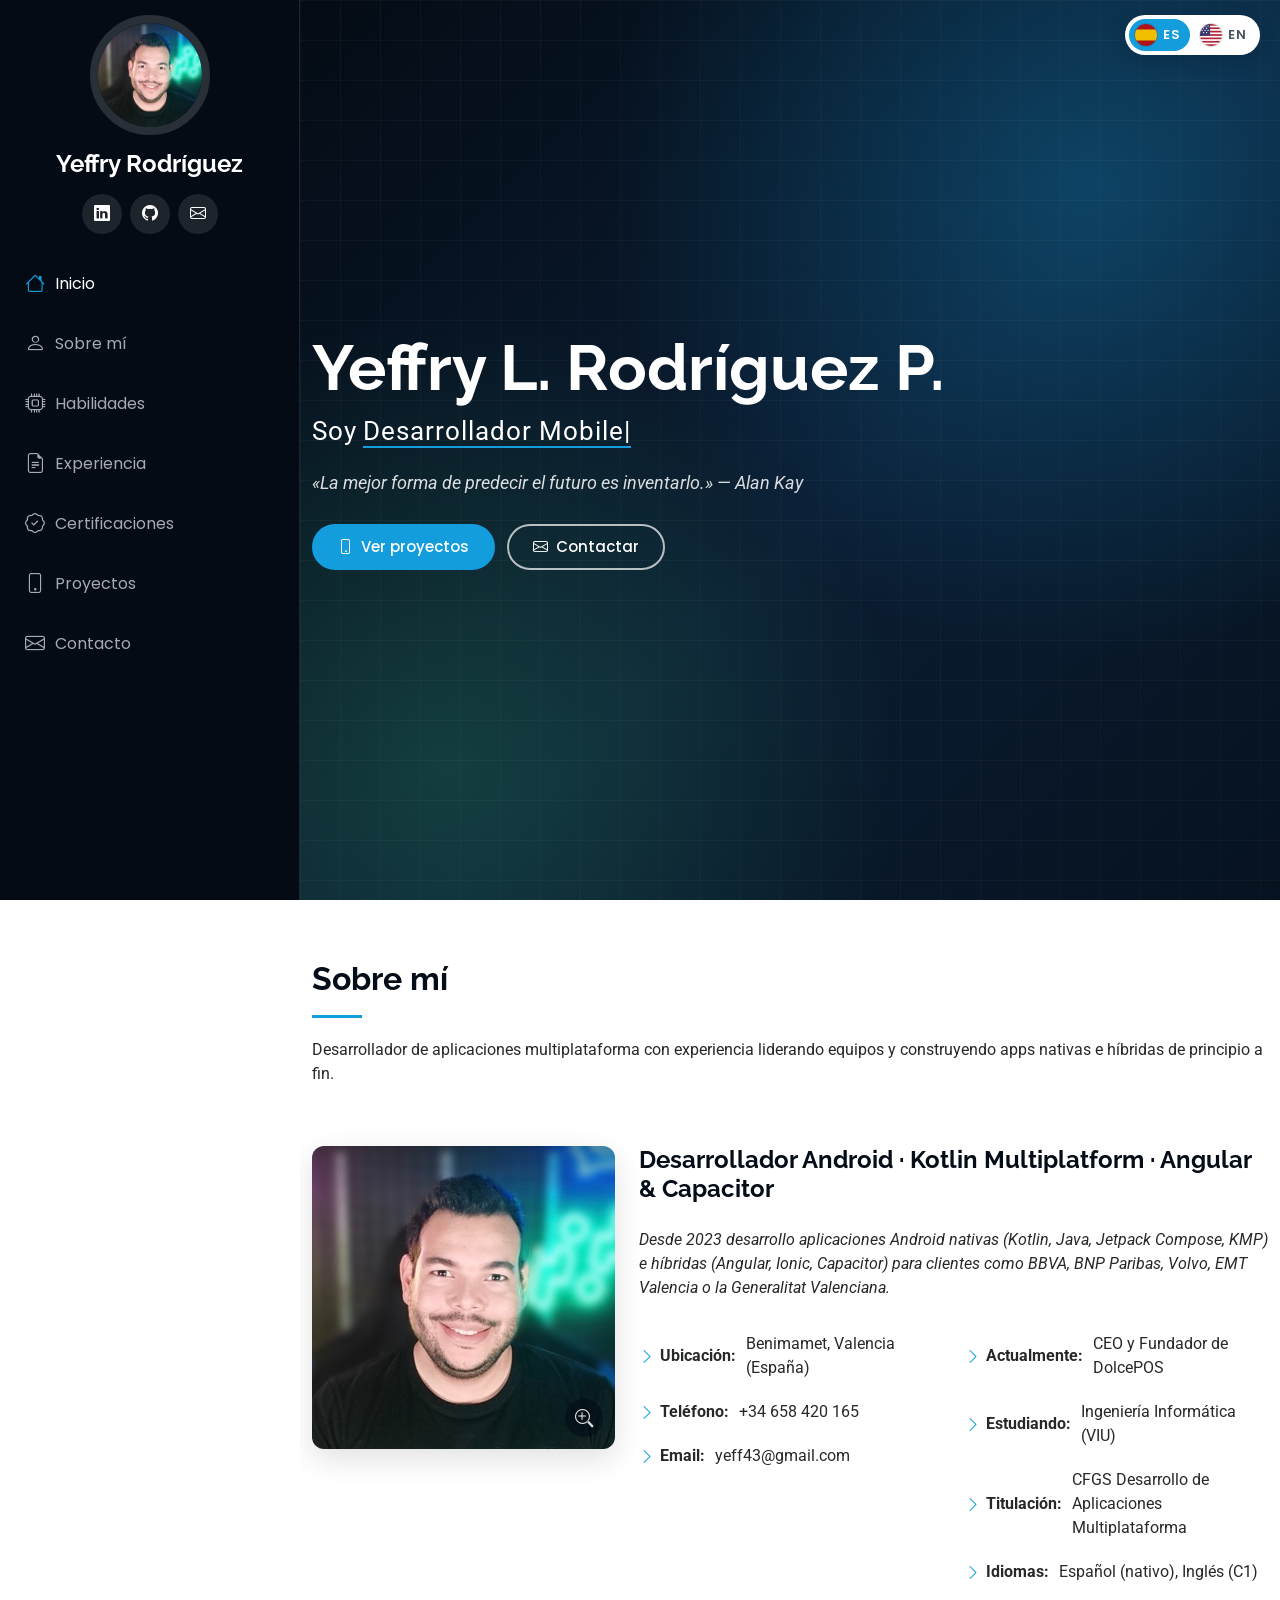
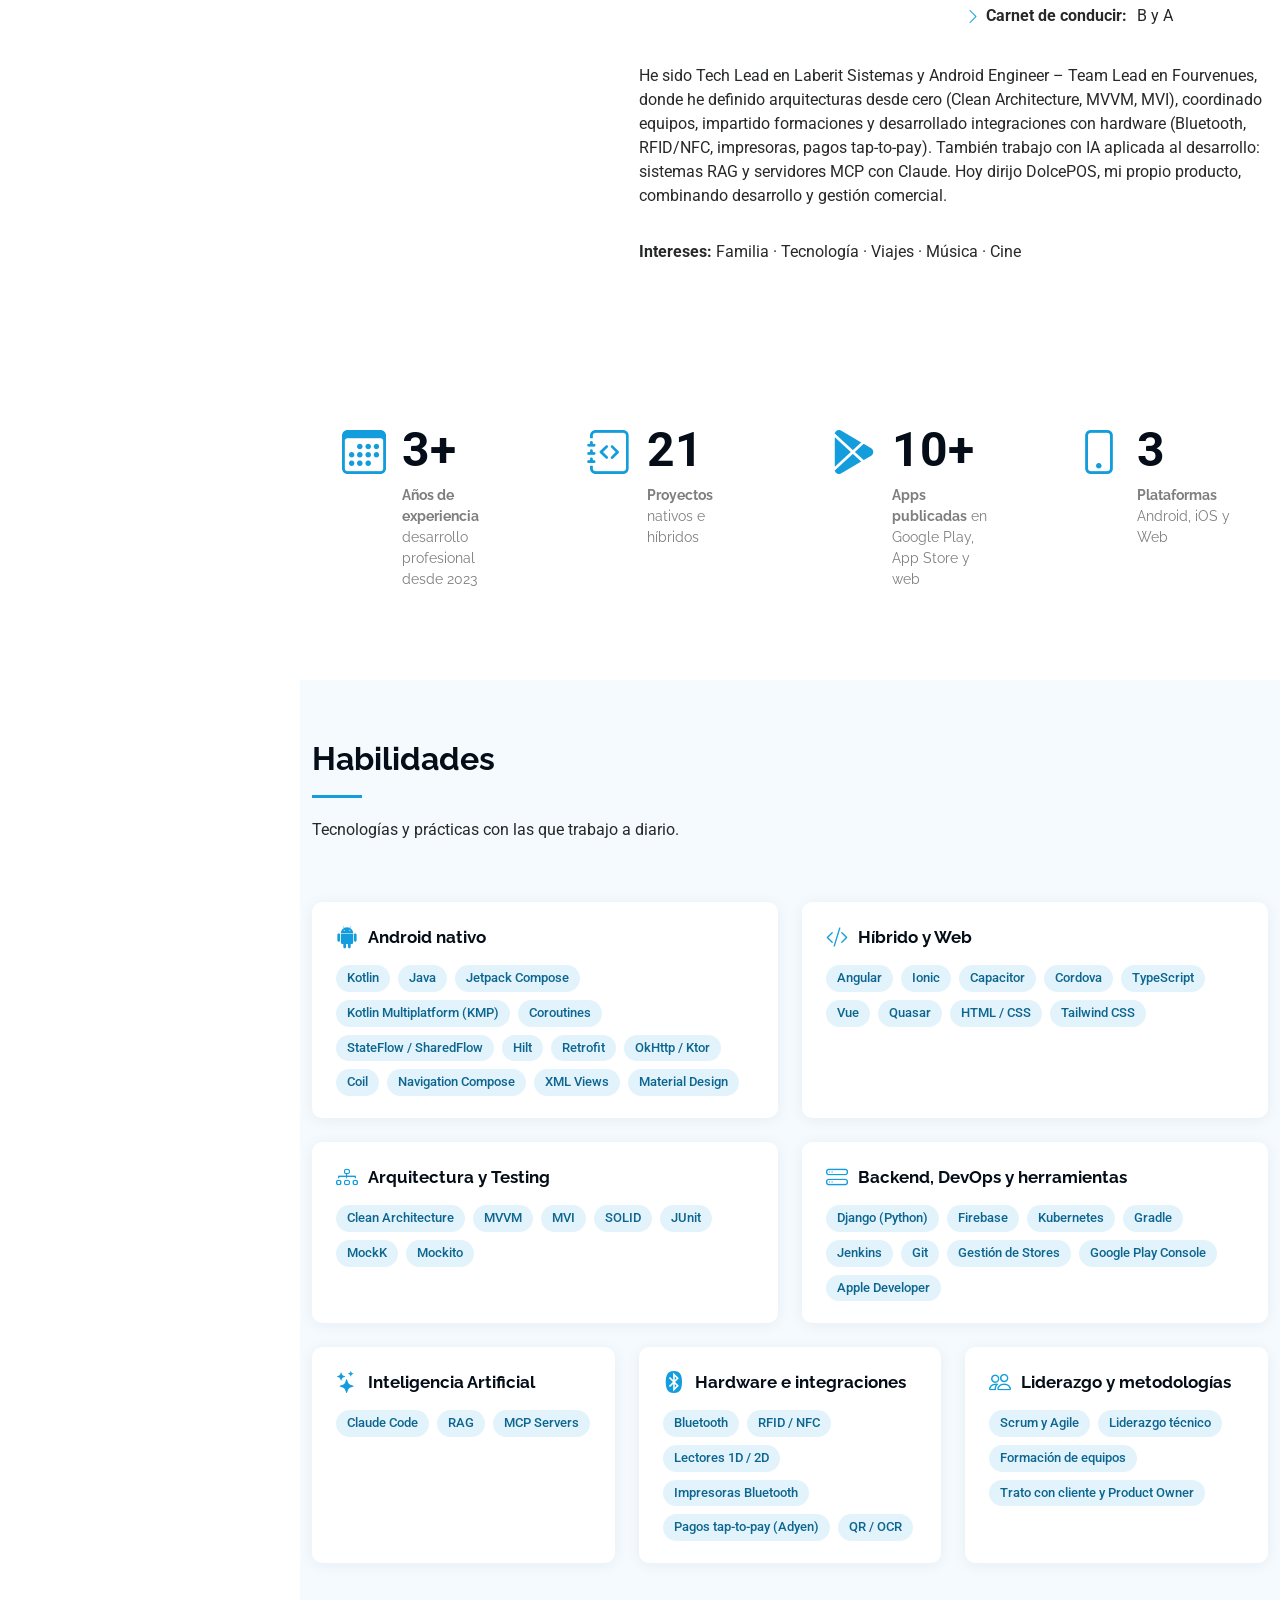
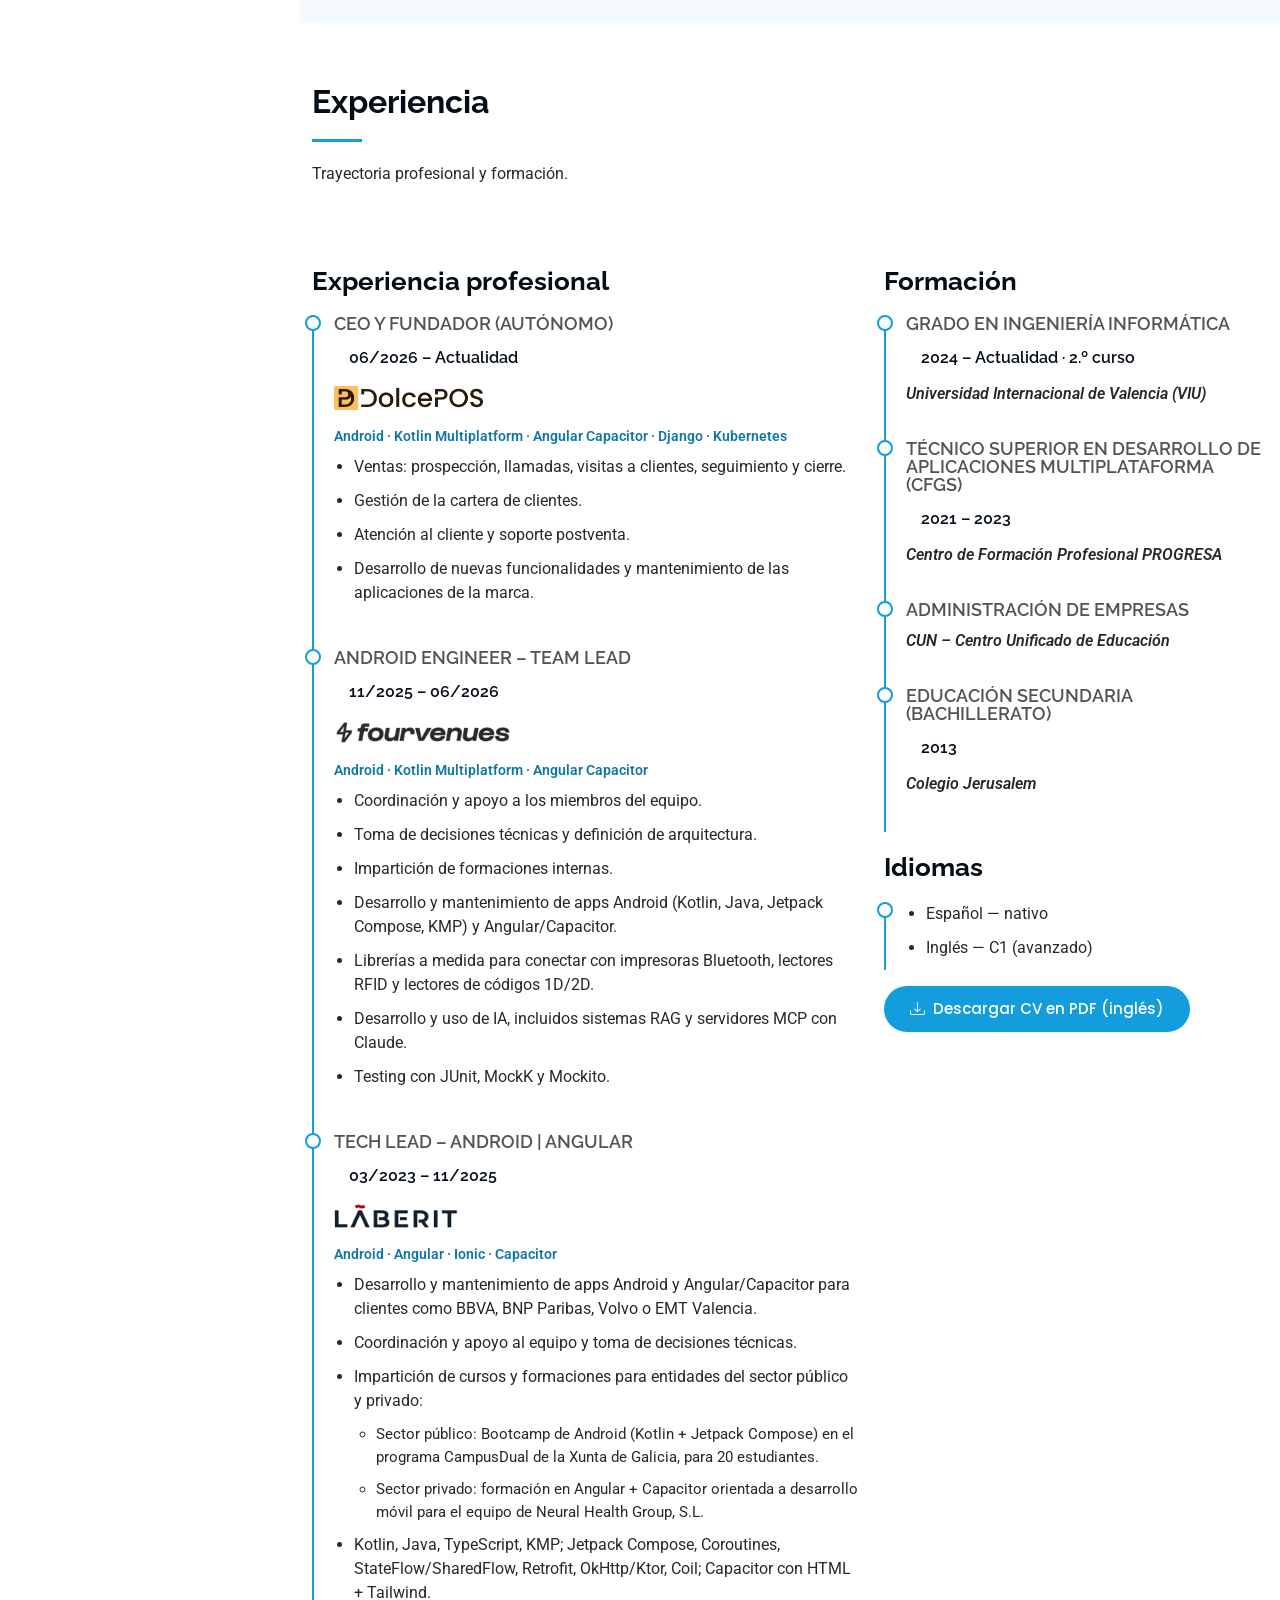
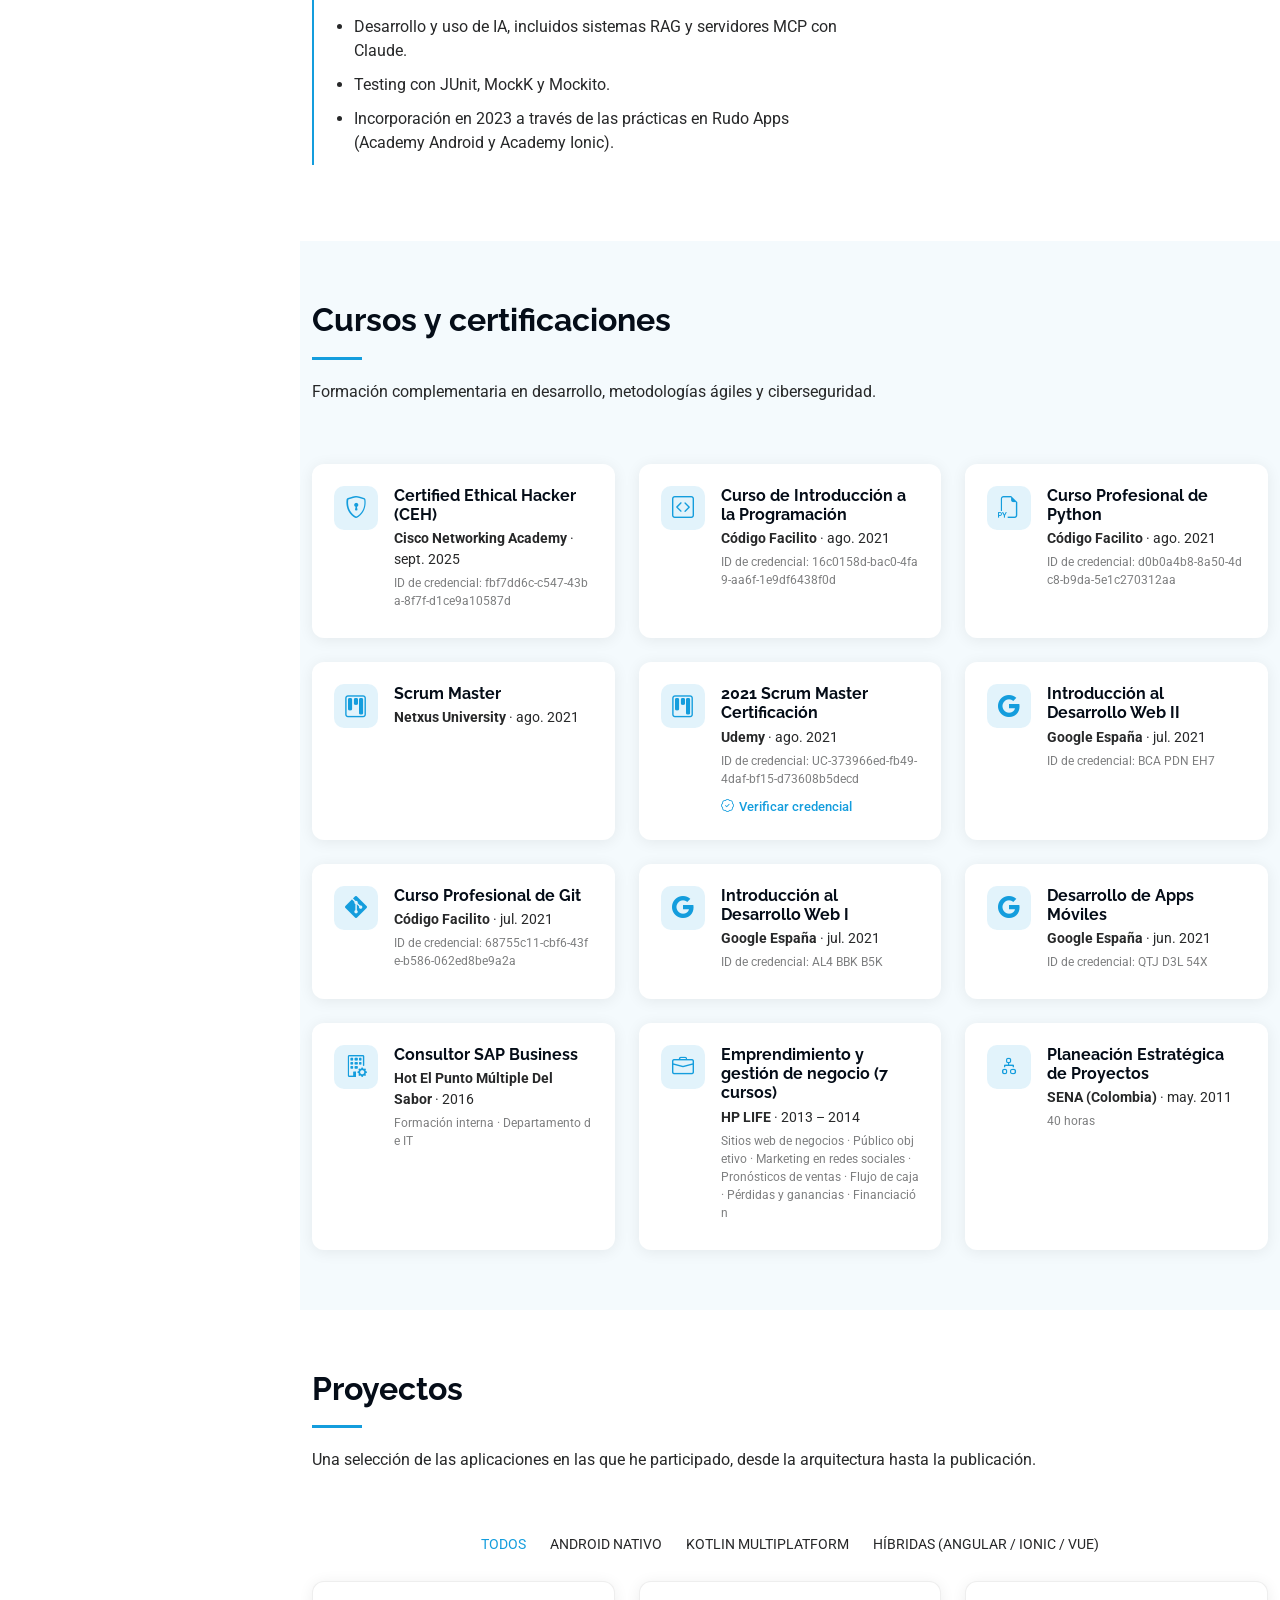
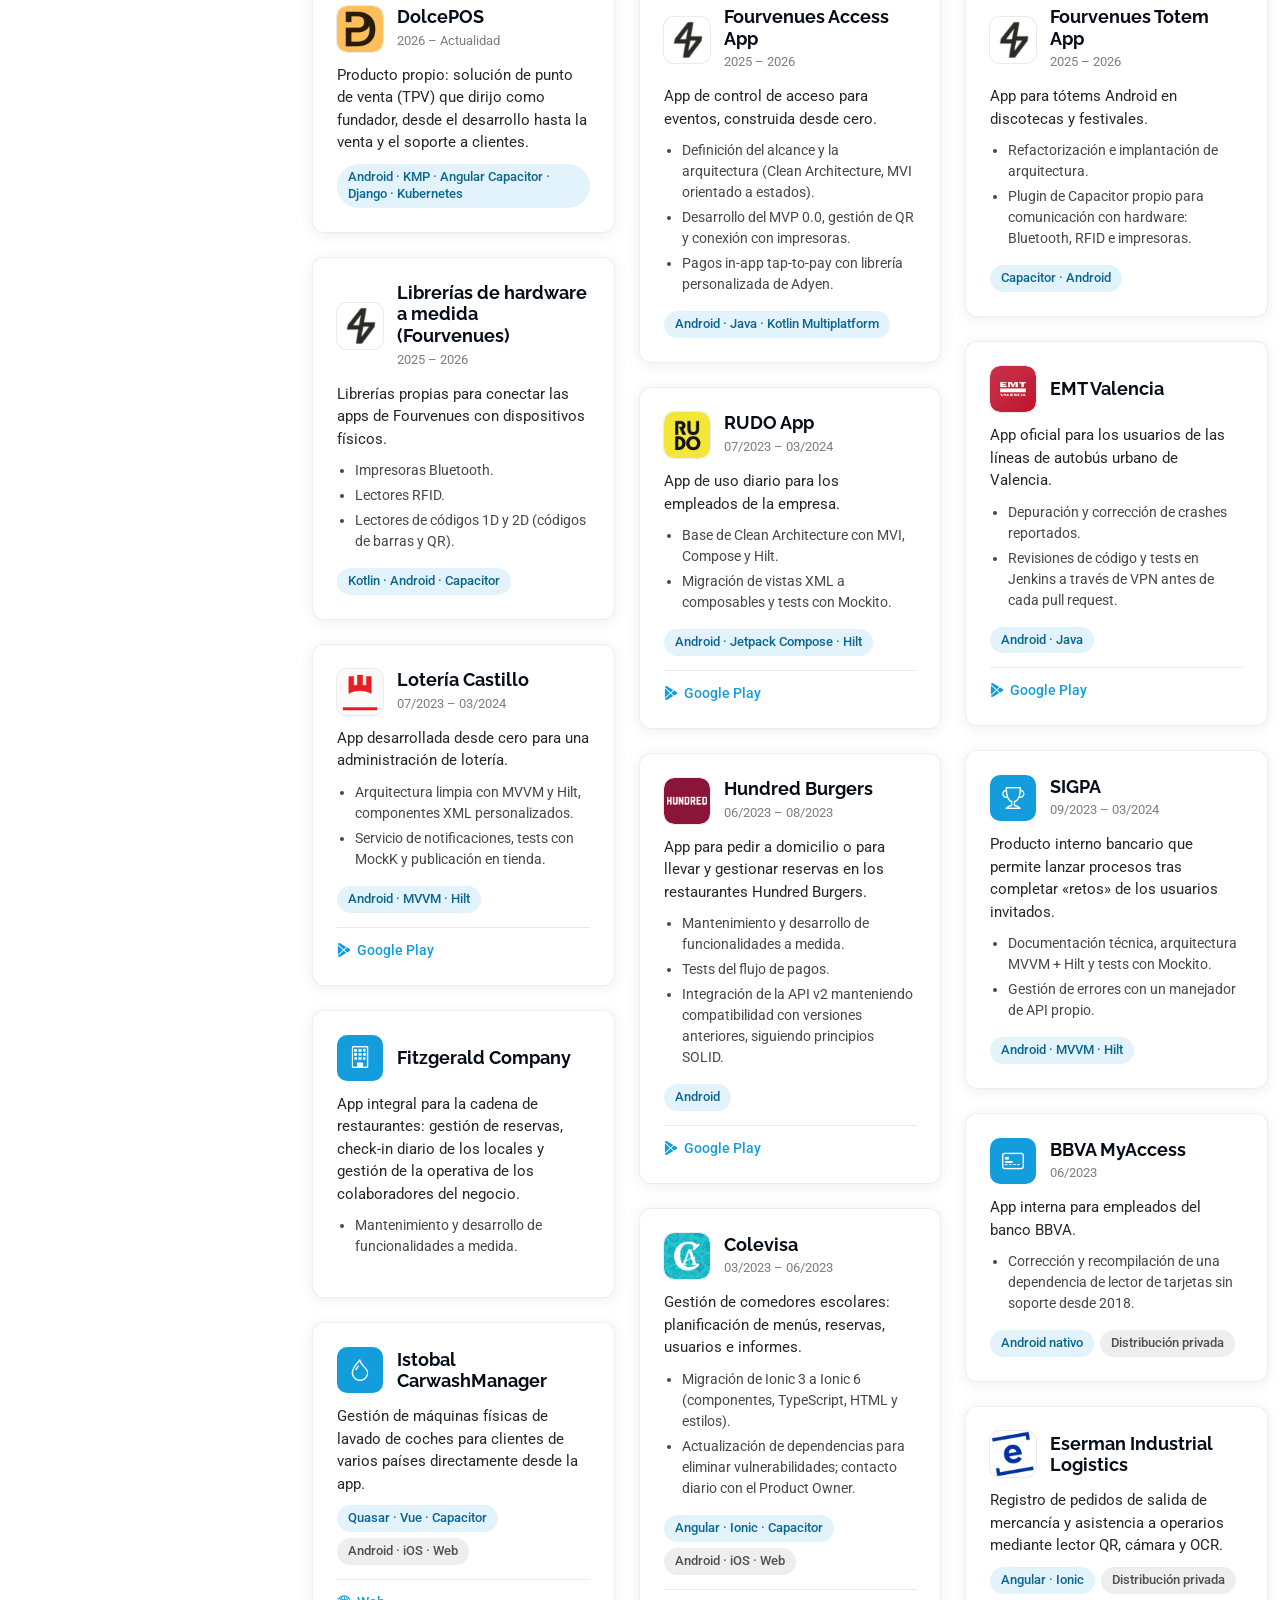
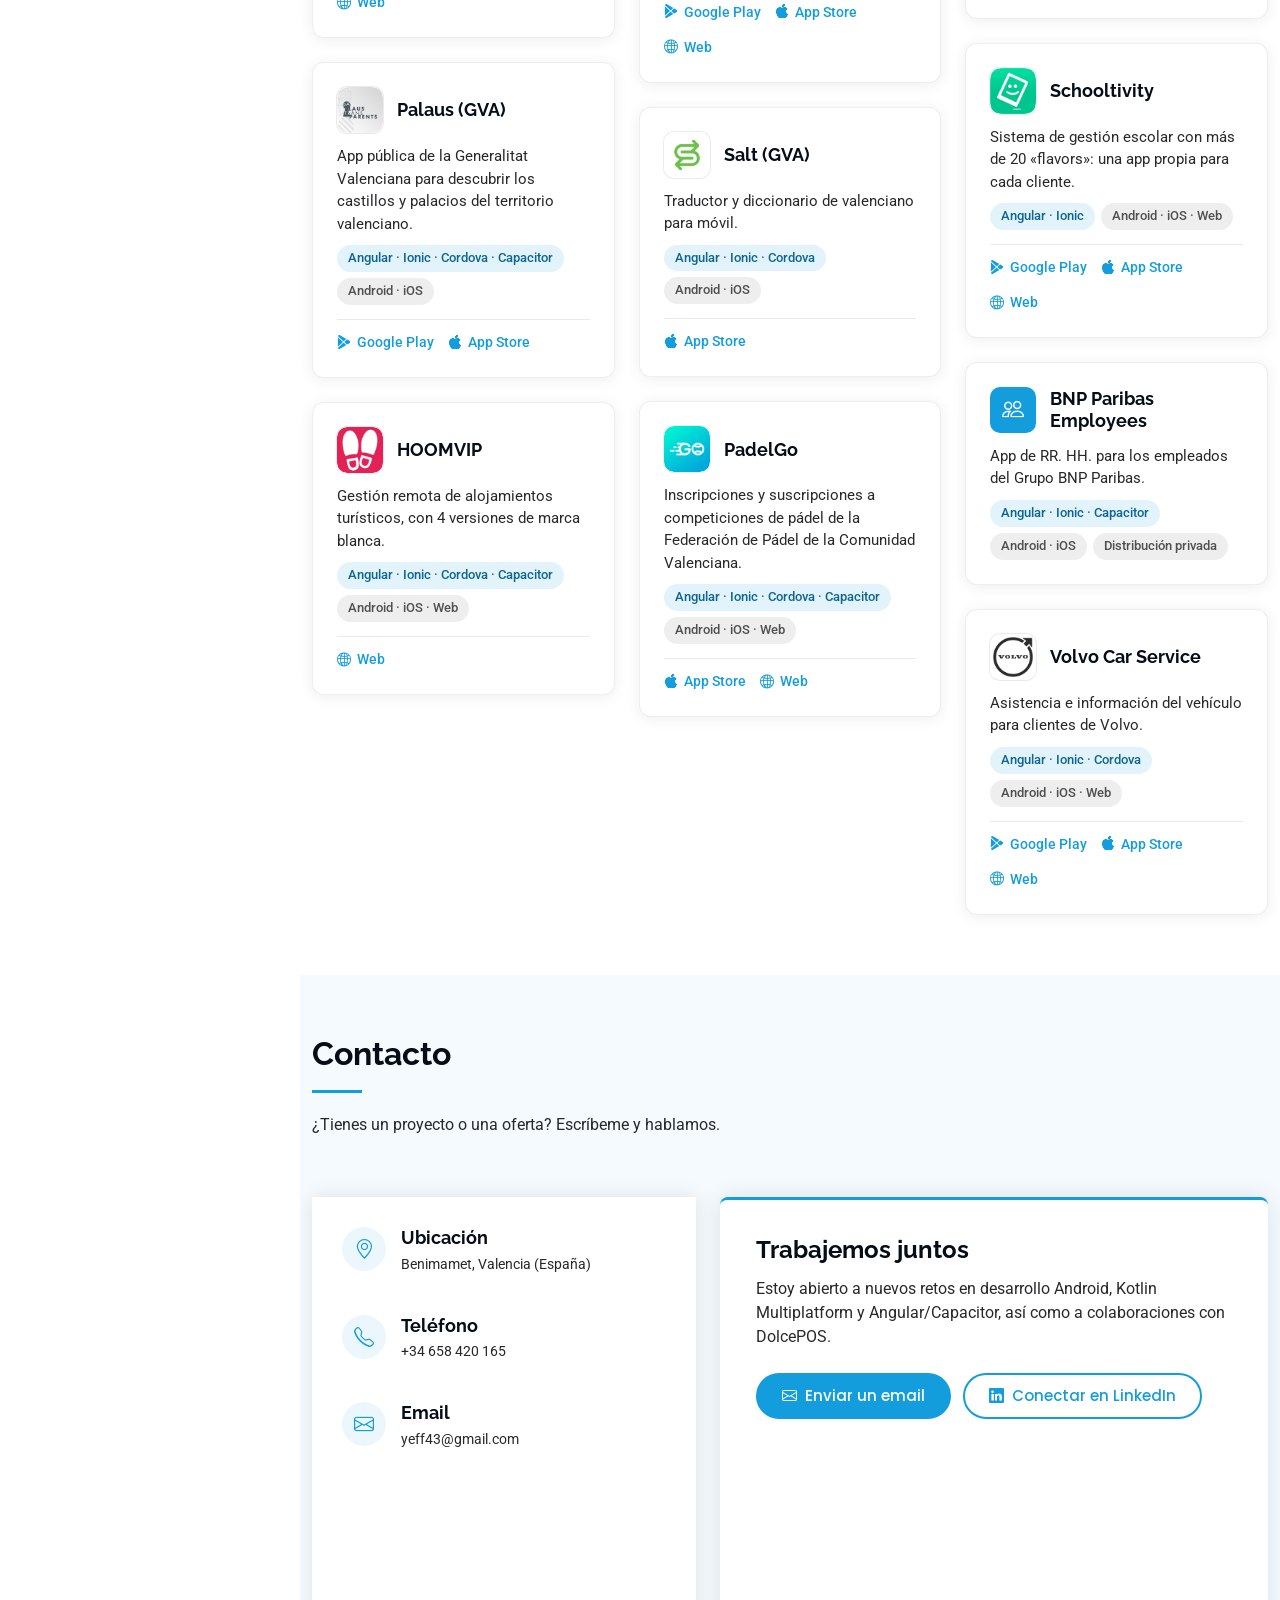
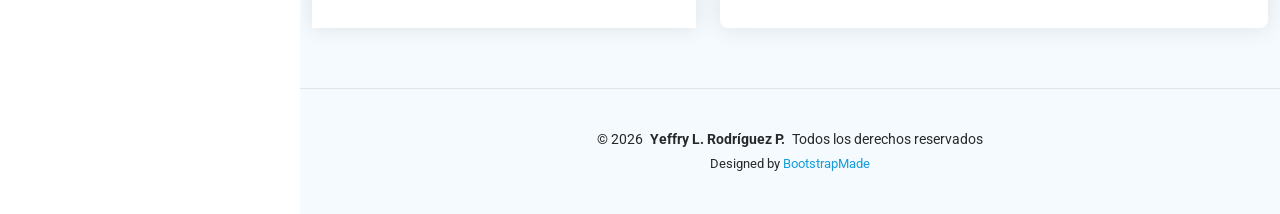
==== commit 71a9b617: "Foto ampliable, iconos de apps, enlaces a tiendas, Fitzgerald Company y logos de empresas" ====
--- a/index.html
+++ b/index.html
@@ -97,7 +97,9 @@
     <i class="header-toggle d-xl-none bi bi-list"></i>
 
     <div class="profile-img">
-      <img src="assets/img/profile-yeffry.jpg" alt="Yeffry L. Rodríguez P." class="img-fluid rounded-circle">
+      <a href="assets/img/profile-yeffry.jpg" class="glightbox photo-zoom" data-gallery="photo-sidebar" data-i18n-aria="photo.open" aria-label="Ver foto ampliada">
+        <img src="assets/img/profile-yeffry.jpg" alt="Yeffry L. Rodríguez P." class="img-fluid rounded-circle">
+      </a>
     </div>
 
     <a href="index.html" class="logo d-flex align-items-center justify-content-center">
@@ -153,7 +155,10 @@
 
         <div class="row gy-4 justify-content-center">
           <div class="col-lg-4">
-            <img src="assets/img/profile-yeffry.jpg" class="img-fluid profile-photo" alt="Yeffry L. Rodríguez P.">
+            <a href="assets/img/profile-yeffry.jpg" class="glightbox photo-zoom d-block" data-gallery="photo-about" data-i18n-aria="photo.open" aria-label="Ver foto ampliada">
+              <img src="assets/img/profile-yeffry.jpg" class="img-fluid profile-photo" alt="Yeffry L. Rodríguez P.">
+              <span class="zoom-hint" aria-hidden="true"><i class="bi bi-zoom-in"></i></span>
+            </a>
           </div>
           <div class="col-lg-8 content">
             <h2 data-i18n="about.role"></h2>
@@ -203,7 +208,7 @@
           <div class="col-lg-3 col-md-6">
             <div class="stats-item">
               <i class="bi bi-journal-code"></i>
-              <span data-purecounter-start="0" data-purecounter-end="20" data-purecounter-duration="1" class="purecounter no-plus"></span>
+              <span data-purecounter-start="0" data-purecounter-end="21" data-purecounter-duration="1" class="purecounter no-plus"></span>
               <p><strong data-i18n="stats.projects"></strong> <span data-i18n="stats.projectsSub"></span></p>
             </div>
           </div>
--- a/assets/css/custom.css
+++ b/assets/css/custom.css
@@ -437,3 +437,65 @@
   display: block;
   margin: 4px 0 2px;
 }
+
+/* Foto ampliable (GLightbox) */
+.photo-zoom {
+  cursor: zoom-in;
+  position: relative;
+}
+
+.photo-zoom img {
+  transition: transform 0.3s, filter 0.3s;
+}
+
+.photo-zoom:hover img {
+  filter: brightness(1.08);
+}
+
+.about .photo-zoom:hover img {
+  transform: scale(1.02);
+}
+
+.photo-zoom:focus-visible {
+  outline: 3px solid var(--accent-color);
+  outline-offset: 4px;
+  border-radius: 12px;
+}
+
+.about .photo-zoom .zoom-hint {
+  position: absolute;
+  right: 12px;
+  bottom: 12px;
+  width: 38px;
+  height: 38px;
+  border-radius: 50%;
+  background: rgba(4, 11, 20, 0.65);
+  color: #fff;
+  display: flex;
+  align-items: center;
+  justify-content: center;
+  font-size: 18px;
+  opacity: 0.85;
+  transition: opacity 0.3s;
+}
+
+.about .photo-zoom:hover .zoom-hint {
+  opacity: 1;
+}
+
+/* Imagen redonda y algo más grande dentro del modal */
+.glightbox-container .gslide-image img {
+  border-radius: 16px;
+}
+
+/* Solo hay una foto: sin flechas de anterior/siguiente */
+.glightbox-container .gprev,
+.glightbox-container .gnext {
+  display: none !important;
+}
+
+/* Iconos de app con fondo blanco: borde sutil */
+.portfolio .project-icon.has-logo {
+  box-shadow: 0 0 0 1px rgba(4, 11, 20, 0.08);
+  border-radius: 10px;
+}
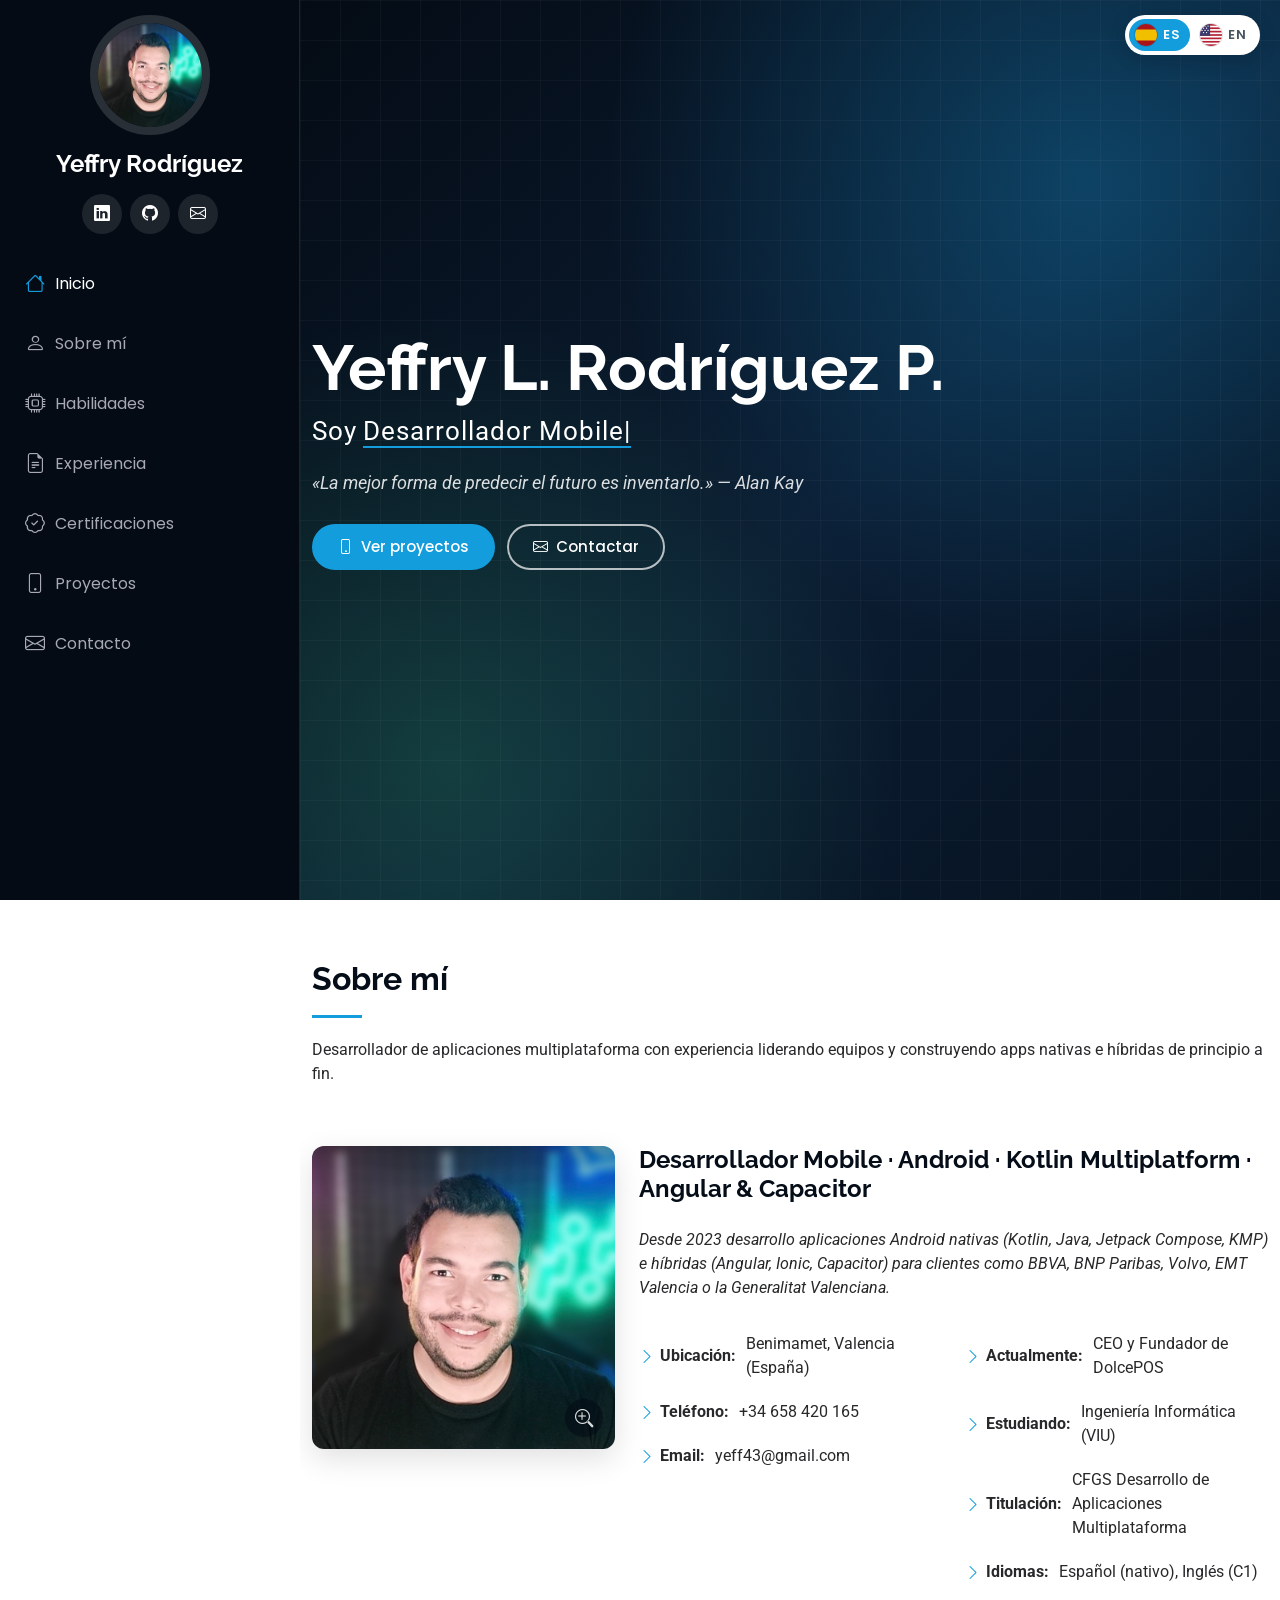
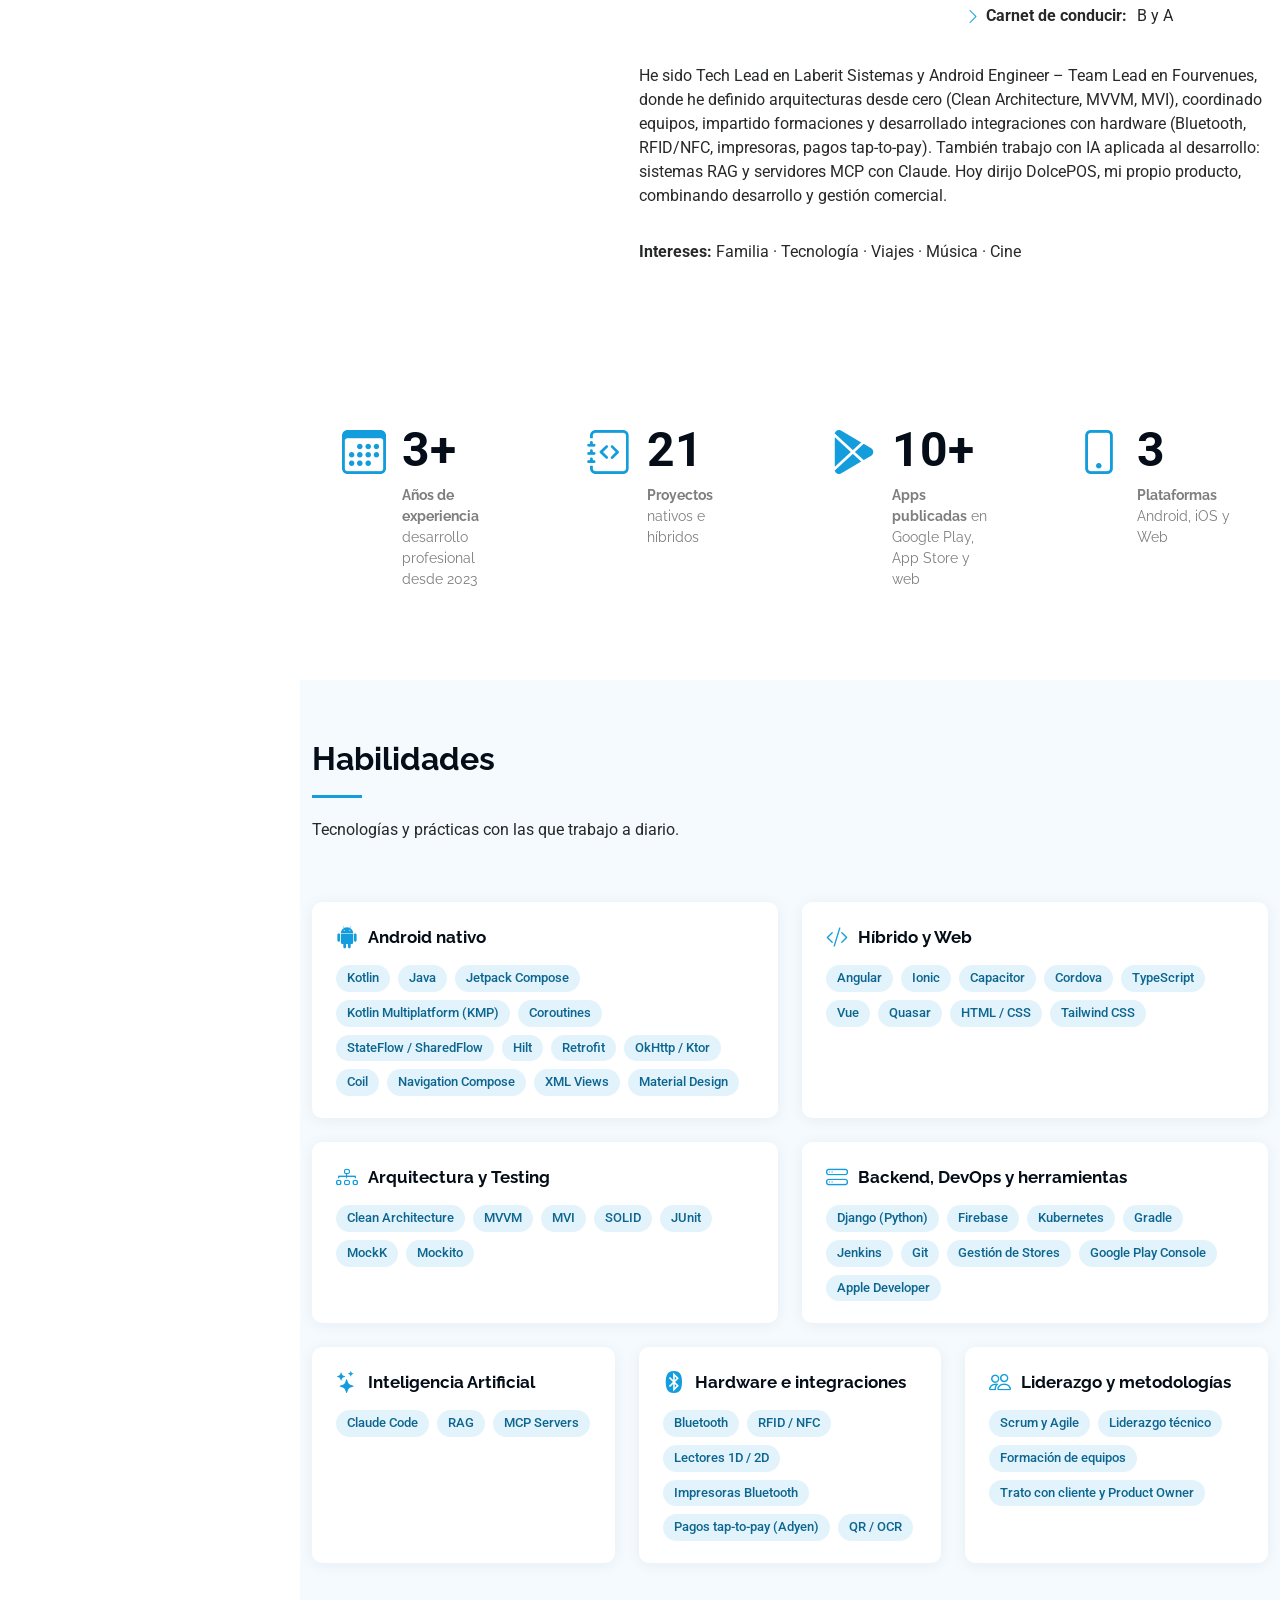
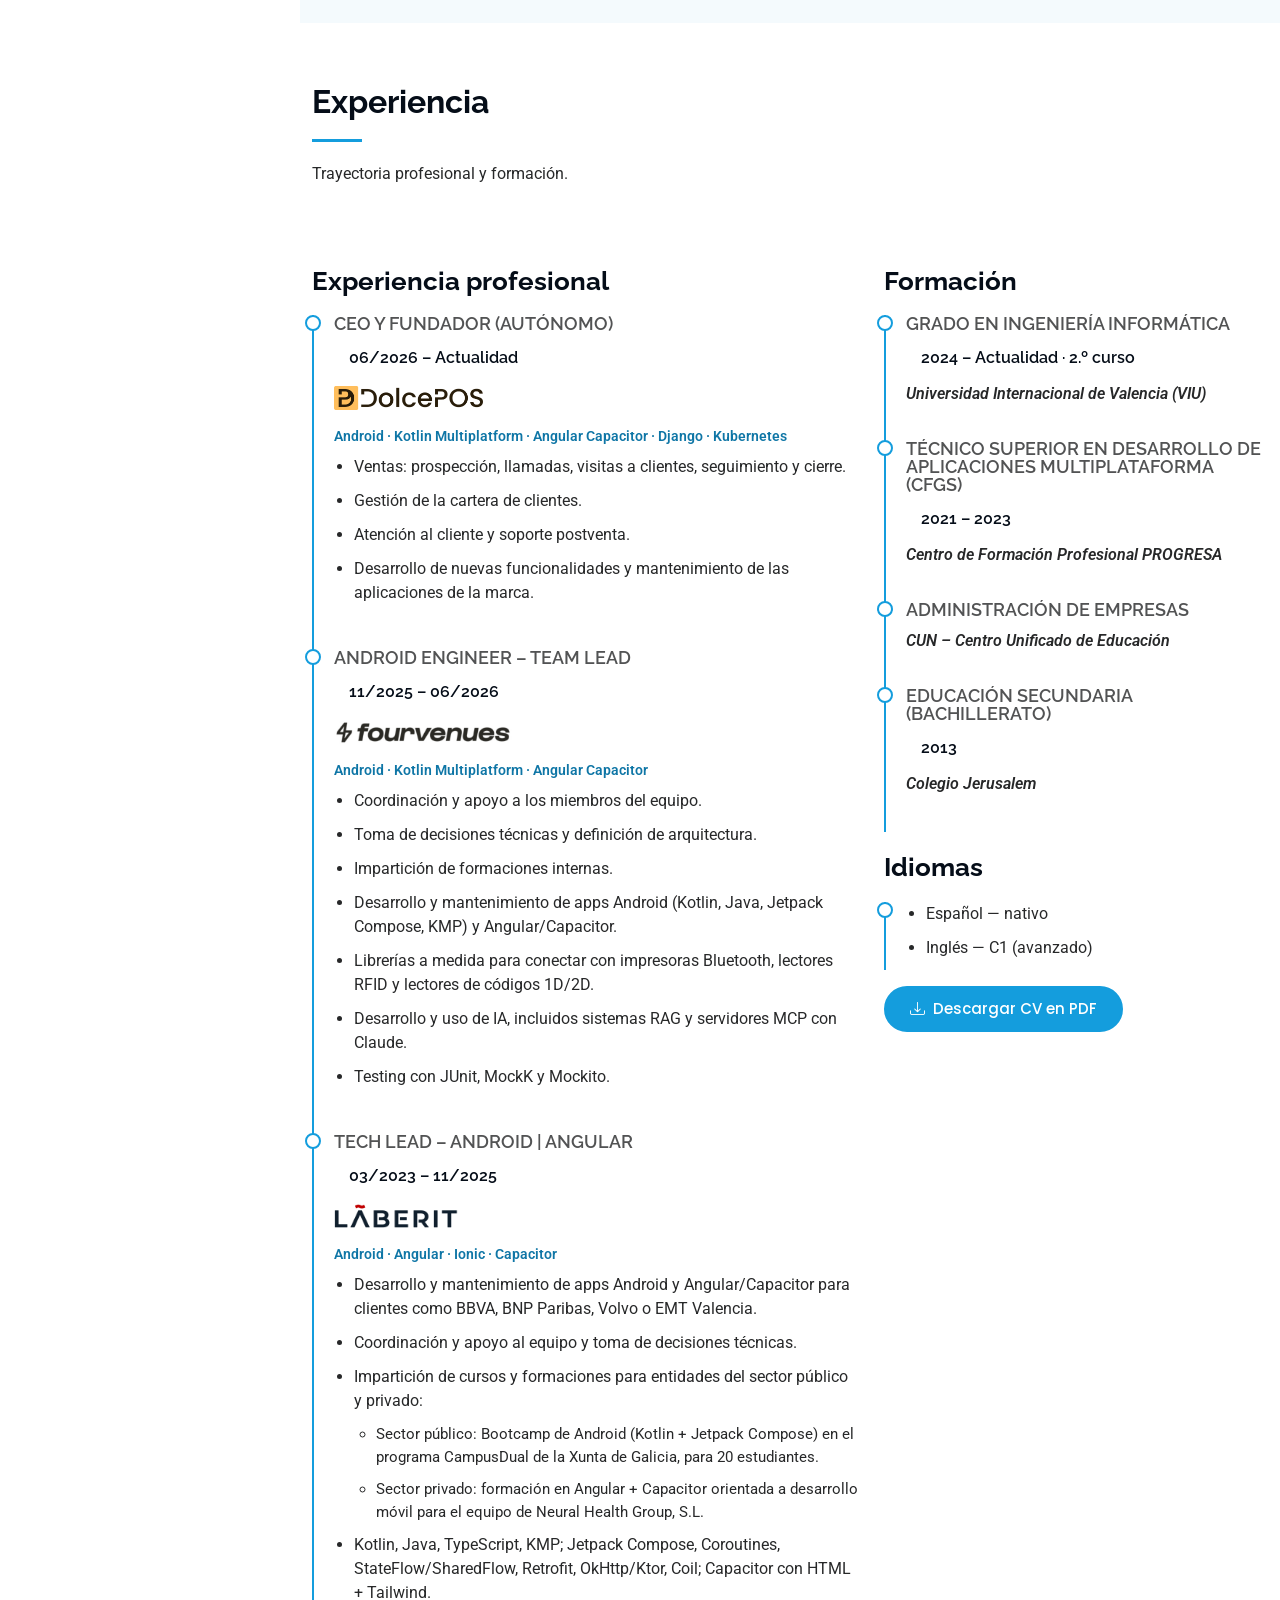
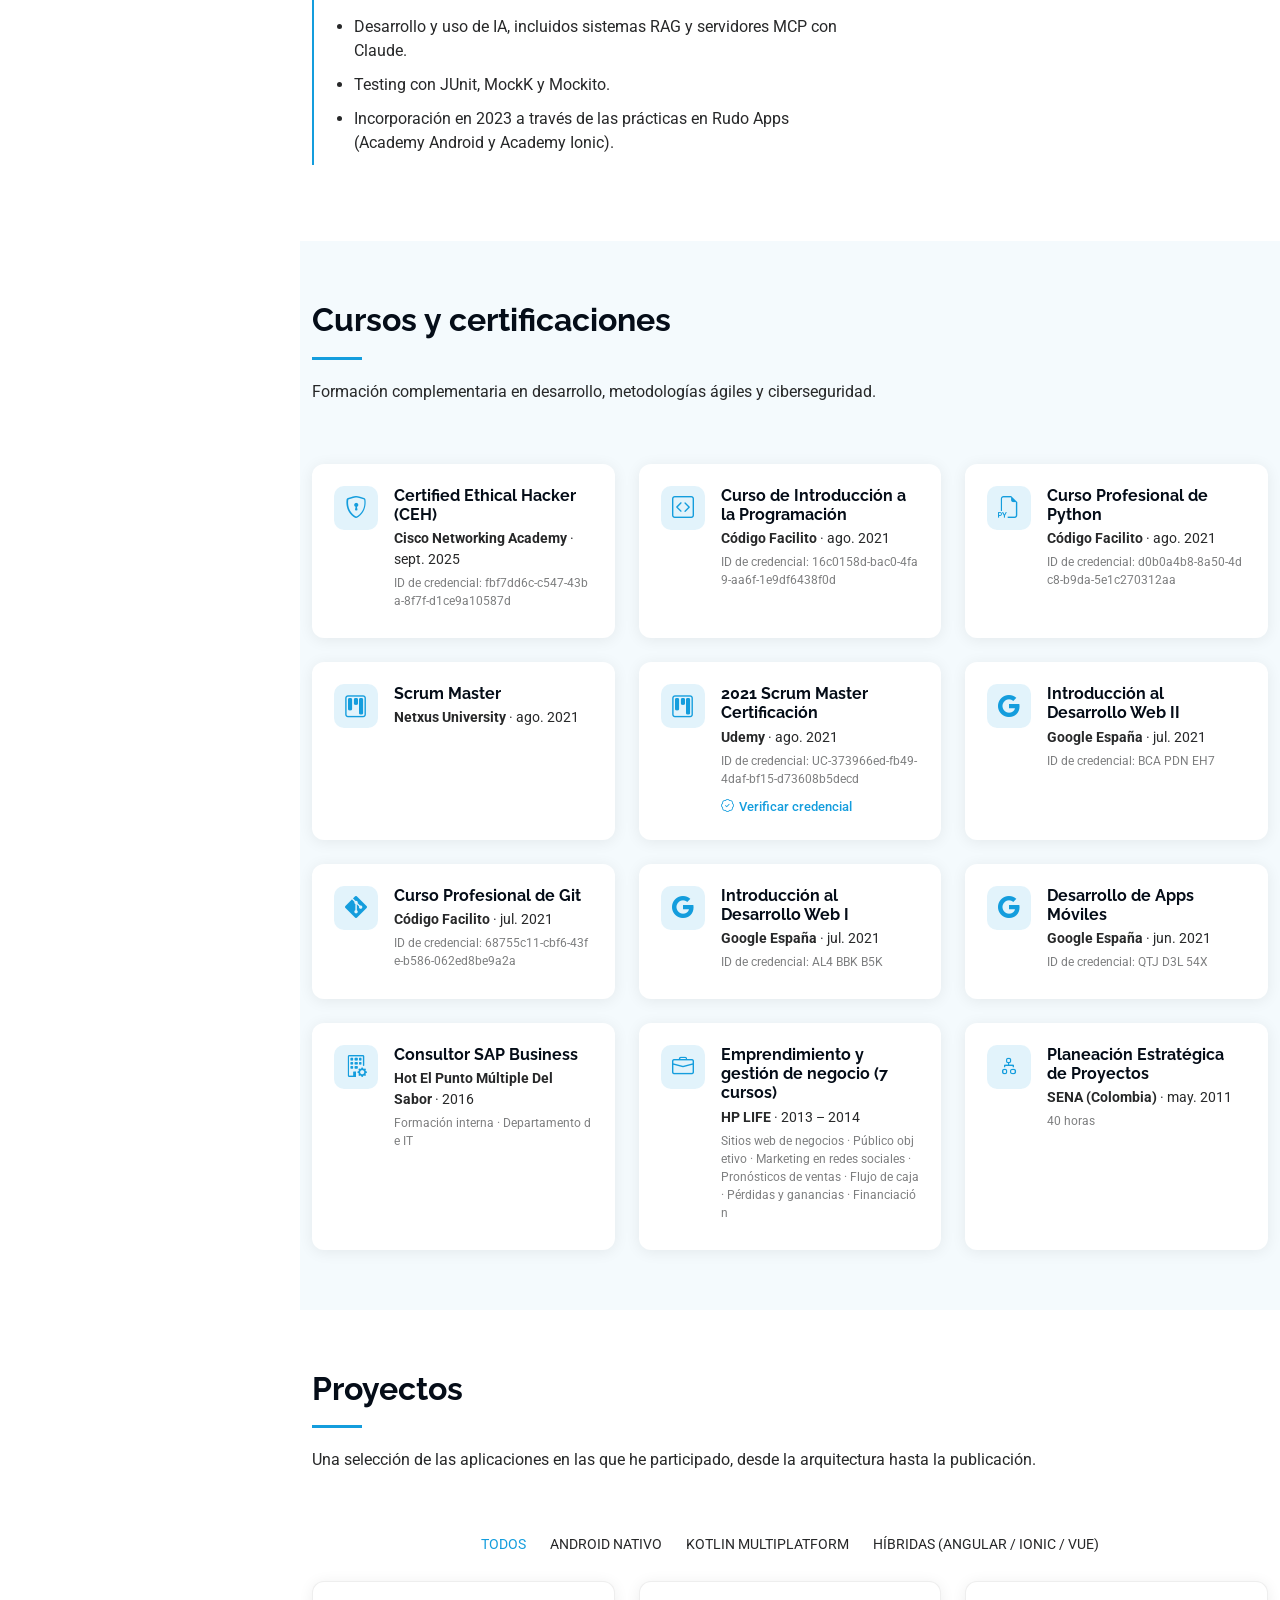
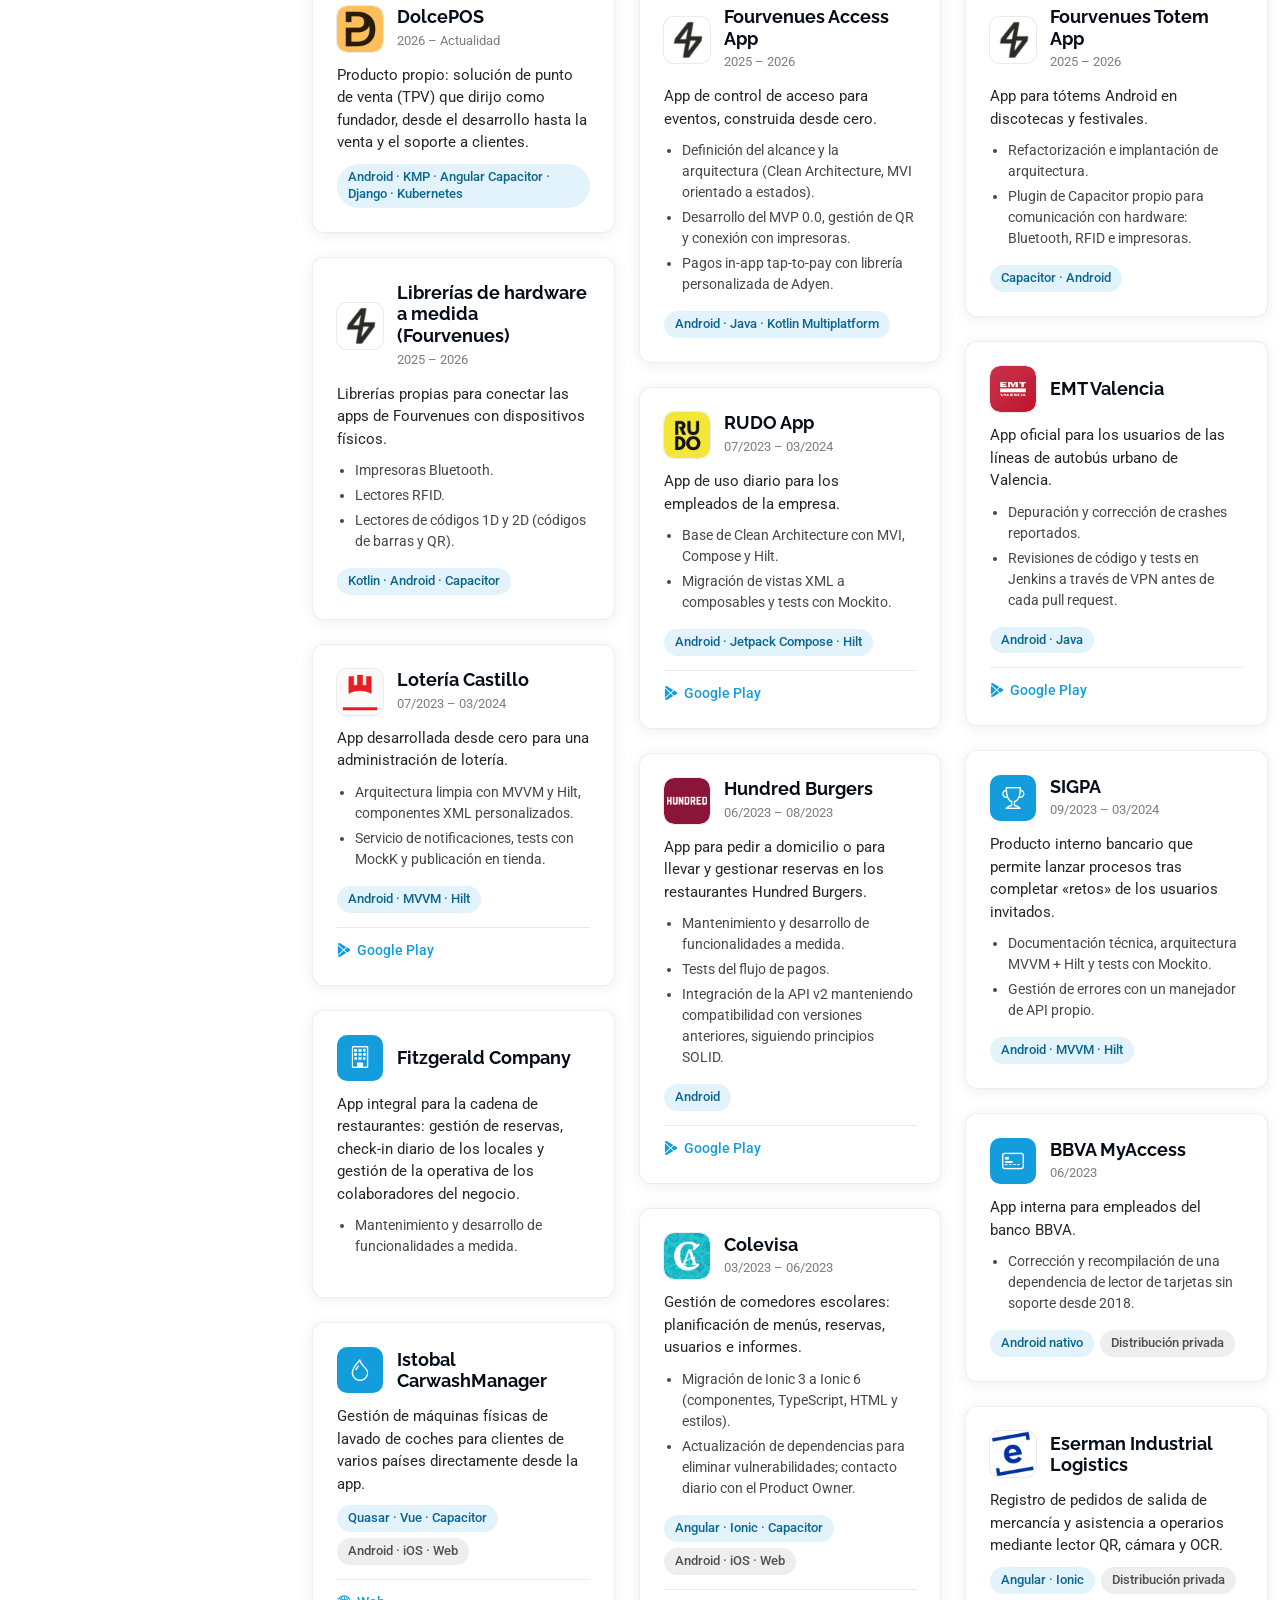
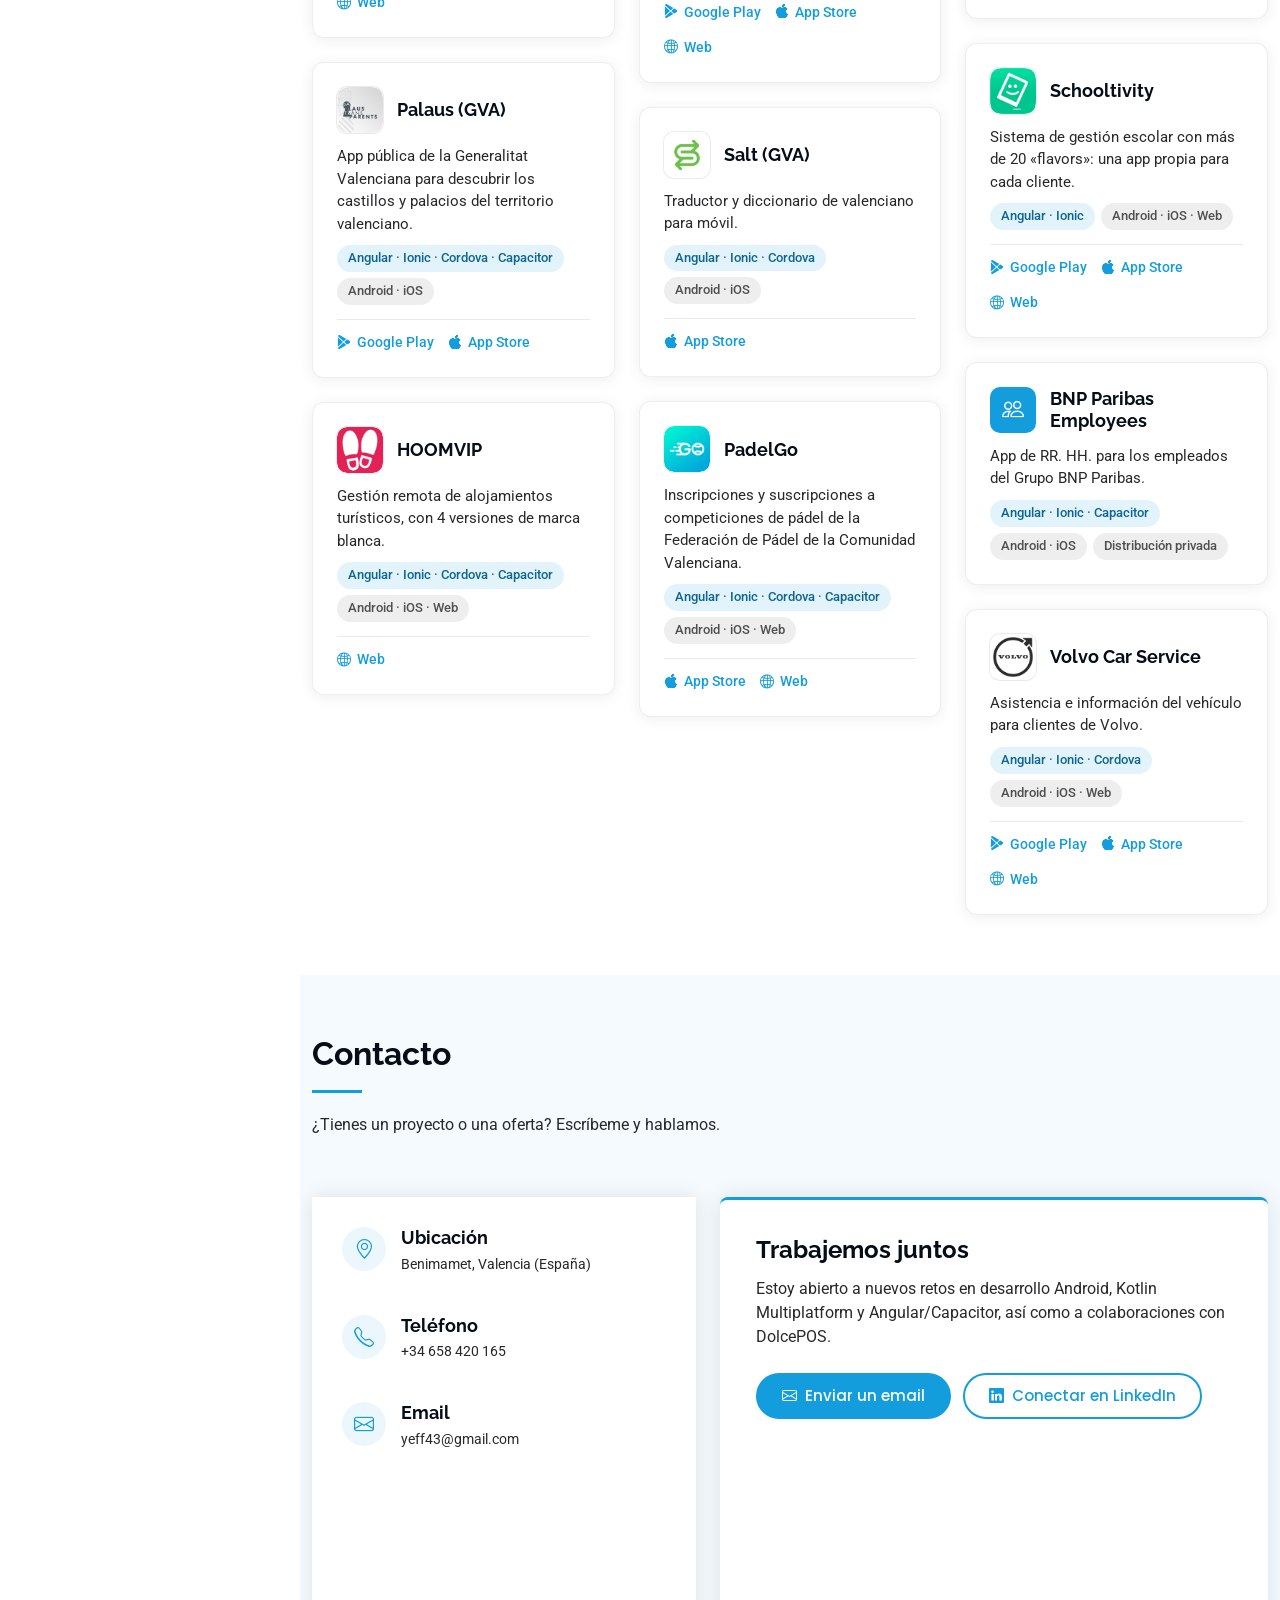
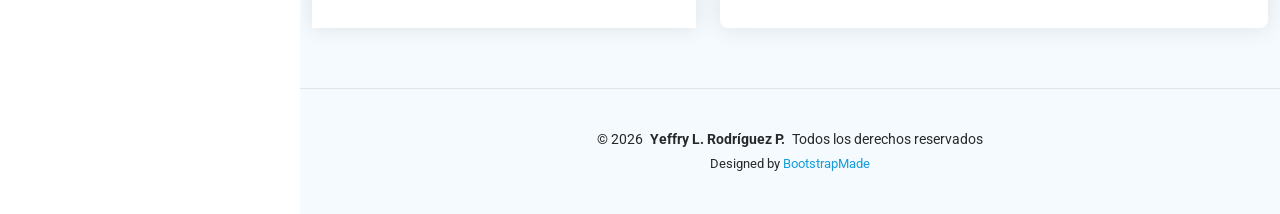
==== commit 3d7ab765: "CV en PDF (ES/EN) generado desde la web; descarga según idioma; subtítulo Mobile" ====
--- a/index.html
+++ b/index.html
@@ -413,7 +413,7 @@
             </div>
 
             <div class="download-cv">
-              <a href="assets/docs/Yeffry-Rodriguez-CV-EN.pdf" class="btn-cv" download><i class="bi bi-download"></i> <span data-i18n="resume.download"></span></a>
+              <a href="assets/docs/Yeffry-Rodriguez-CV-ES.pdf" class="btn-cv" data-cv-pdf download><i class="bi bi-download"></i> <span data-i18n="resume.download"></span></a>
             </div>
           </div>
 
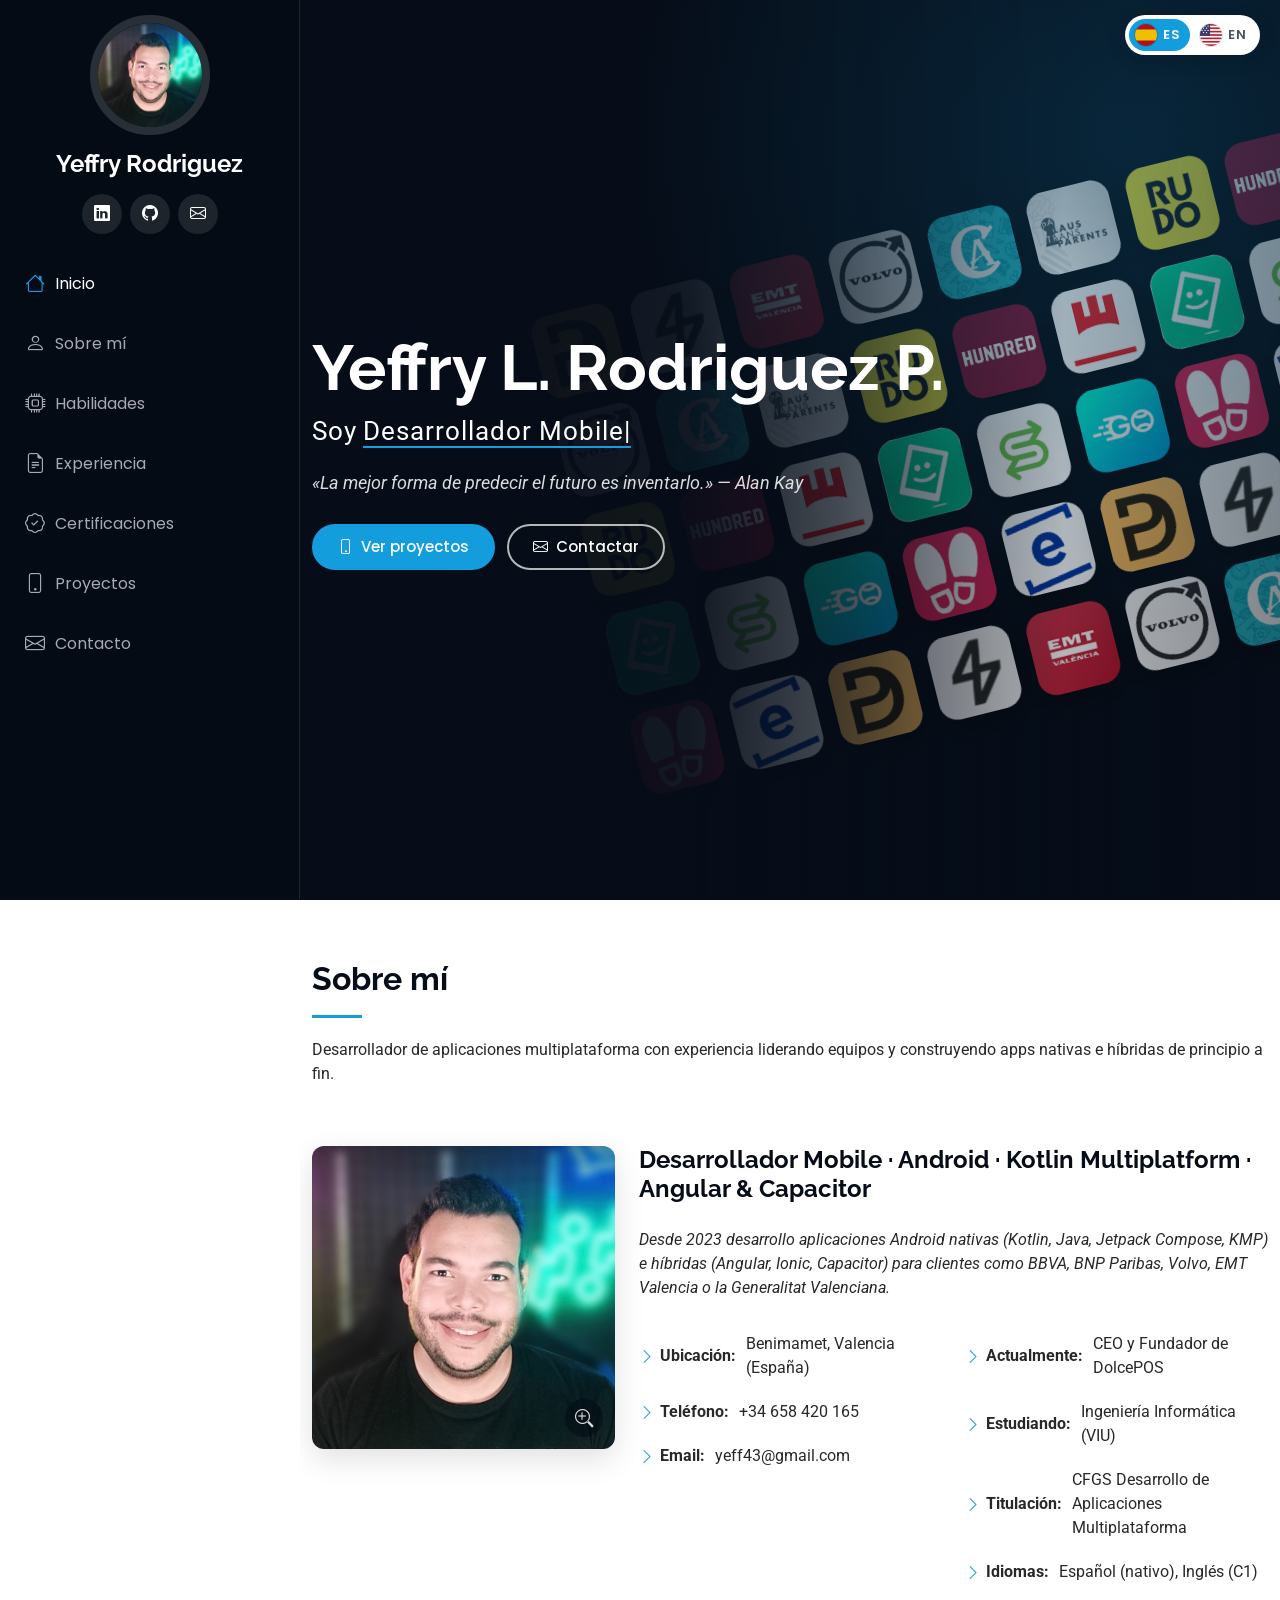
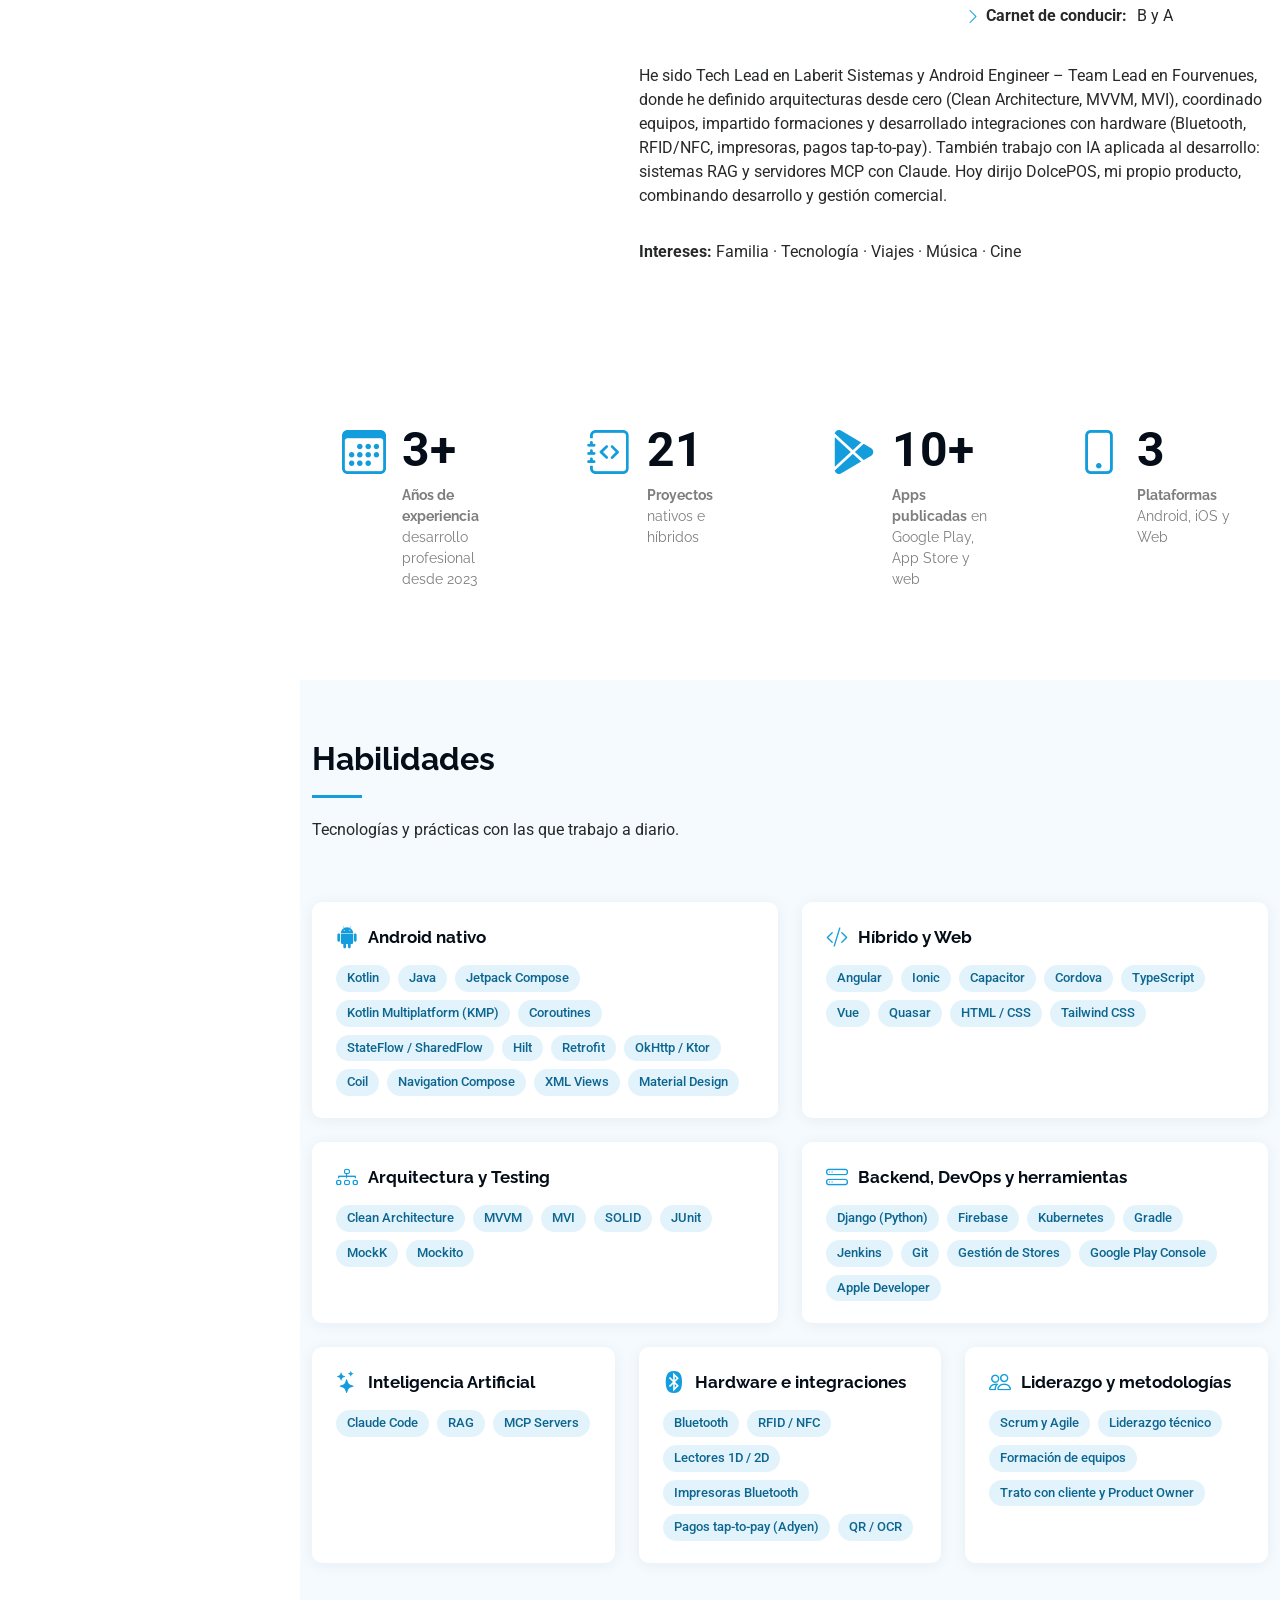
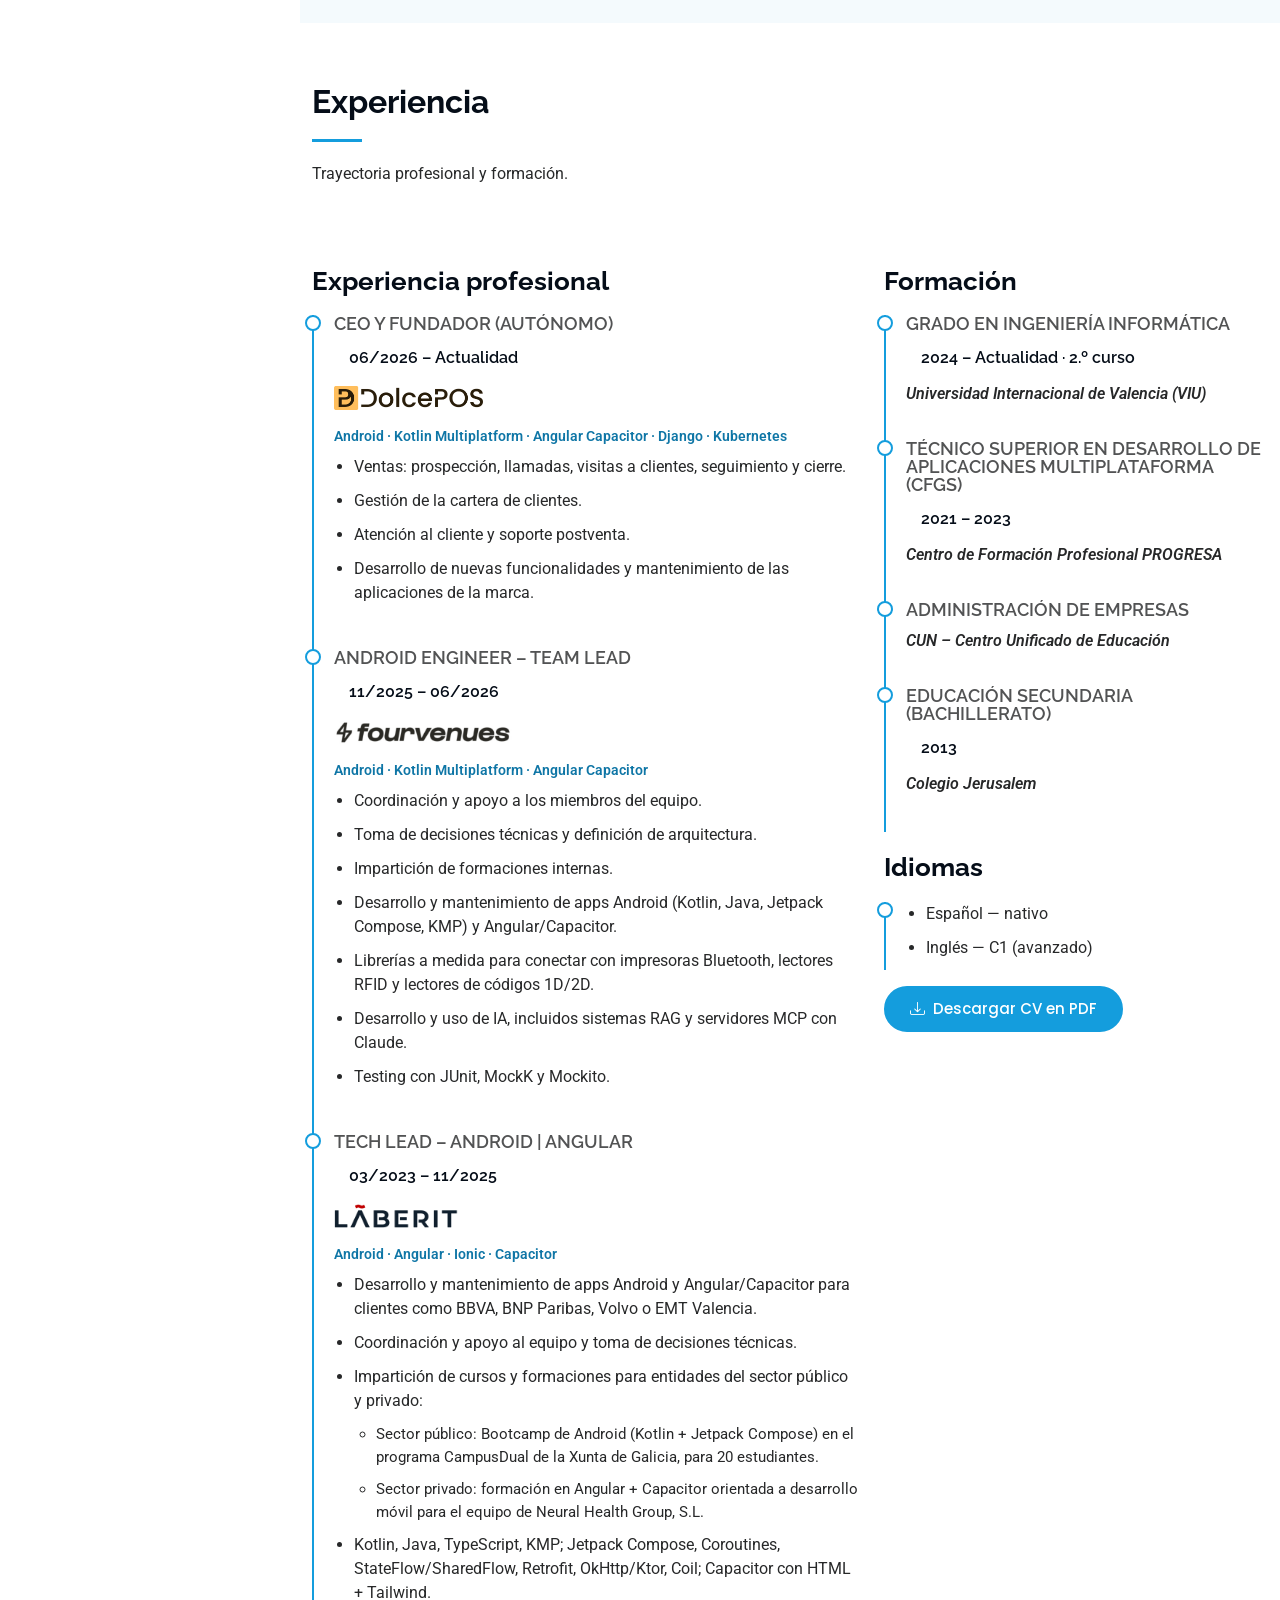
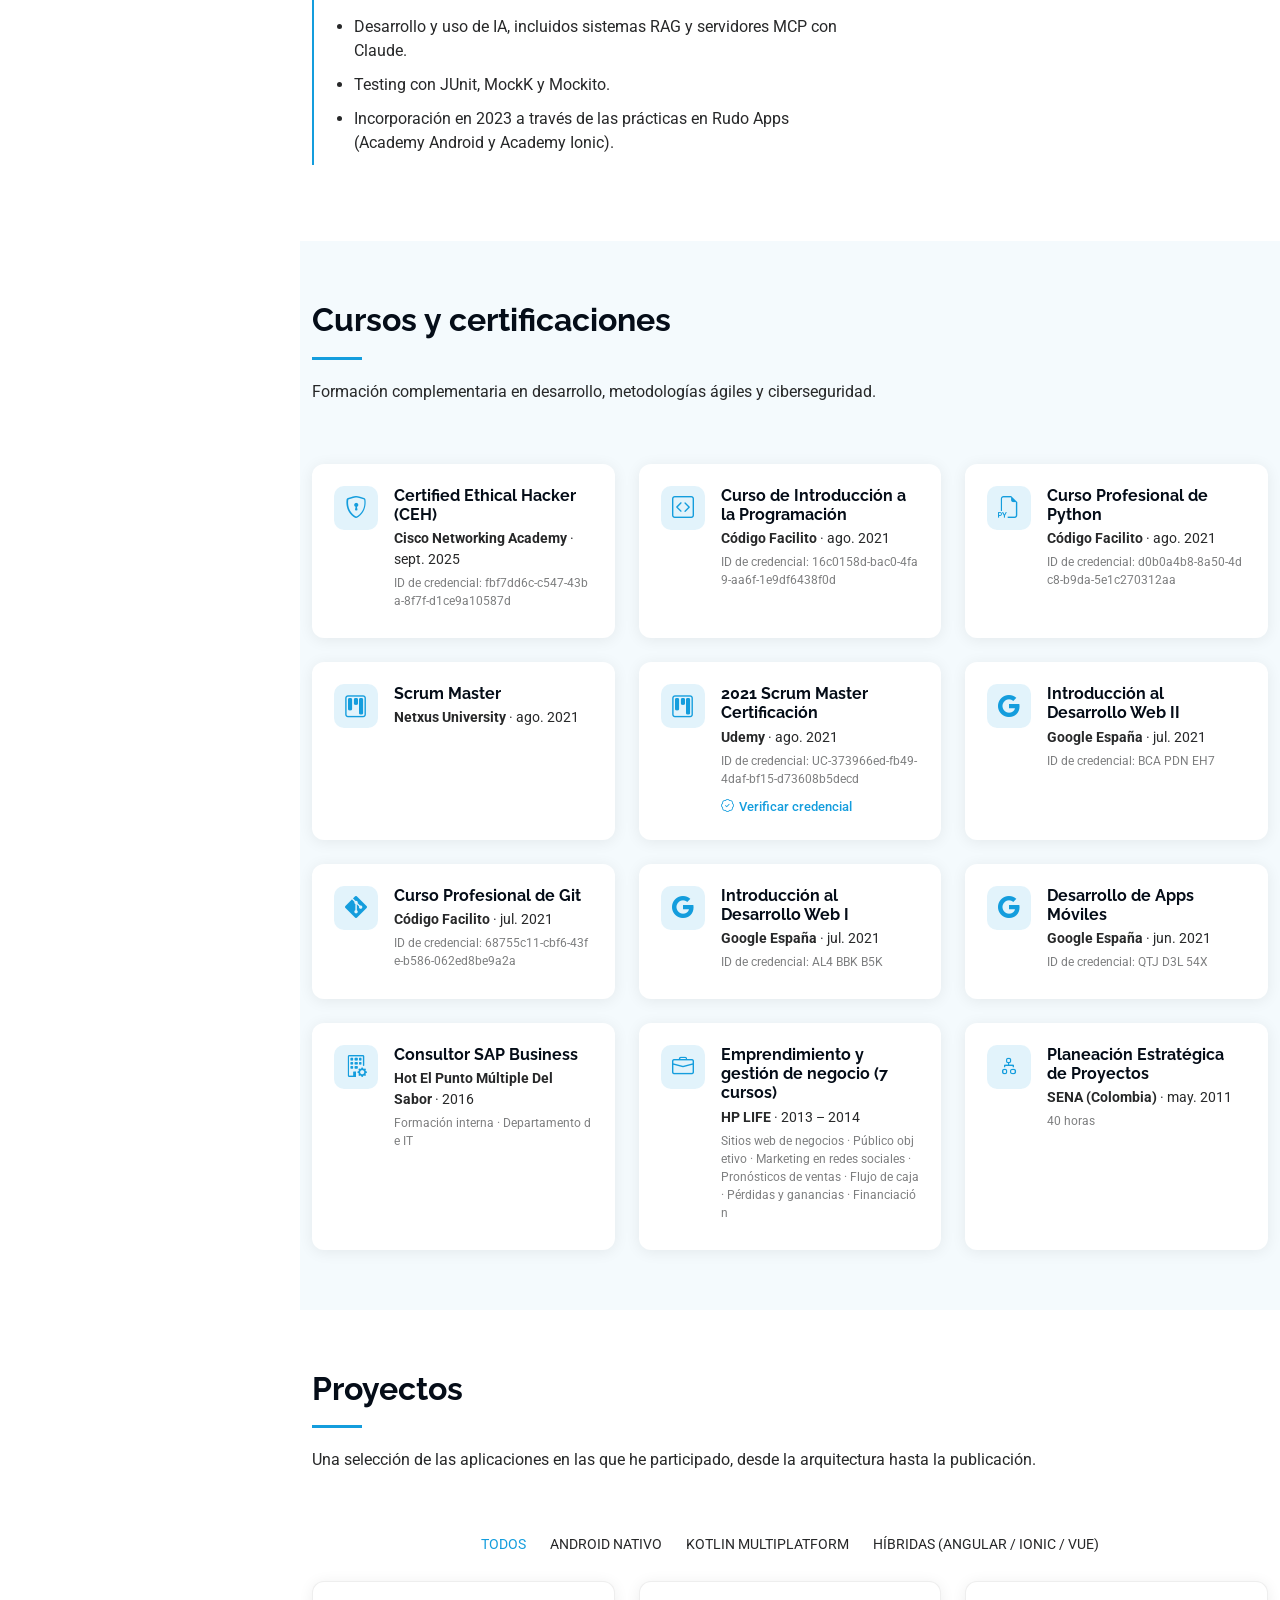
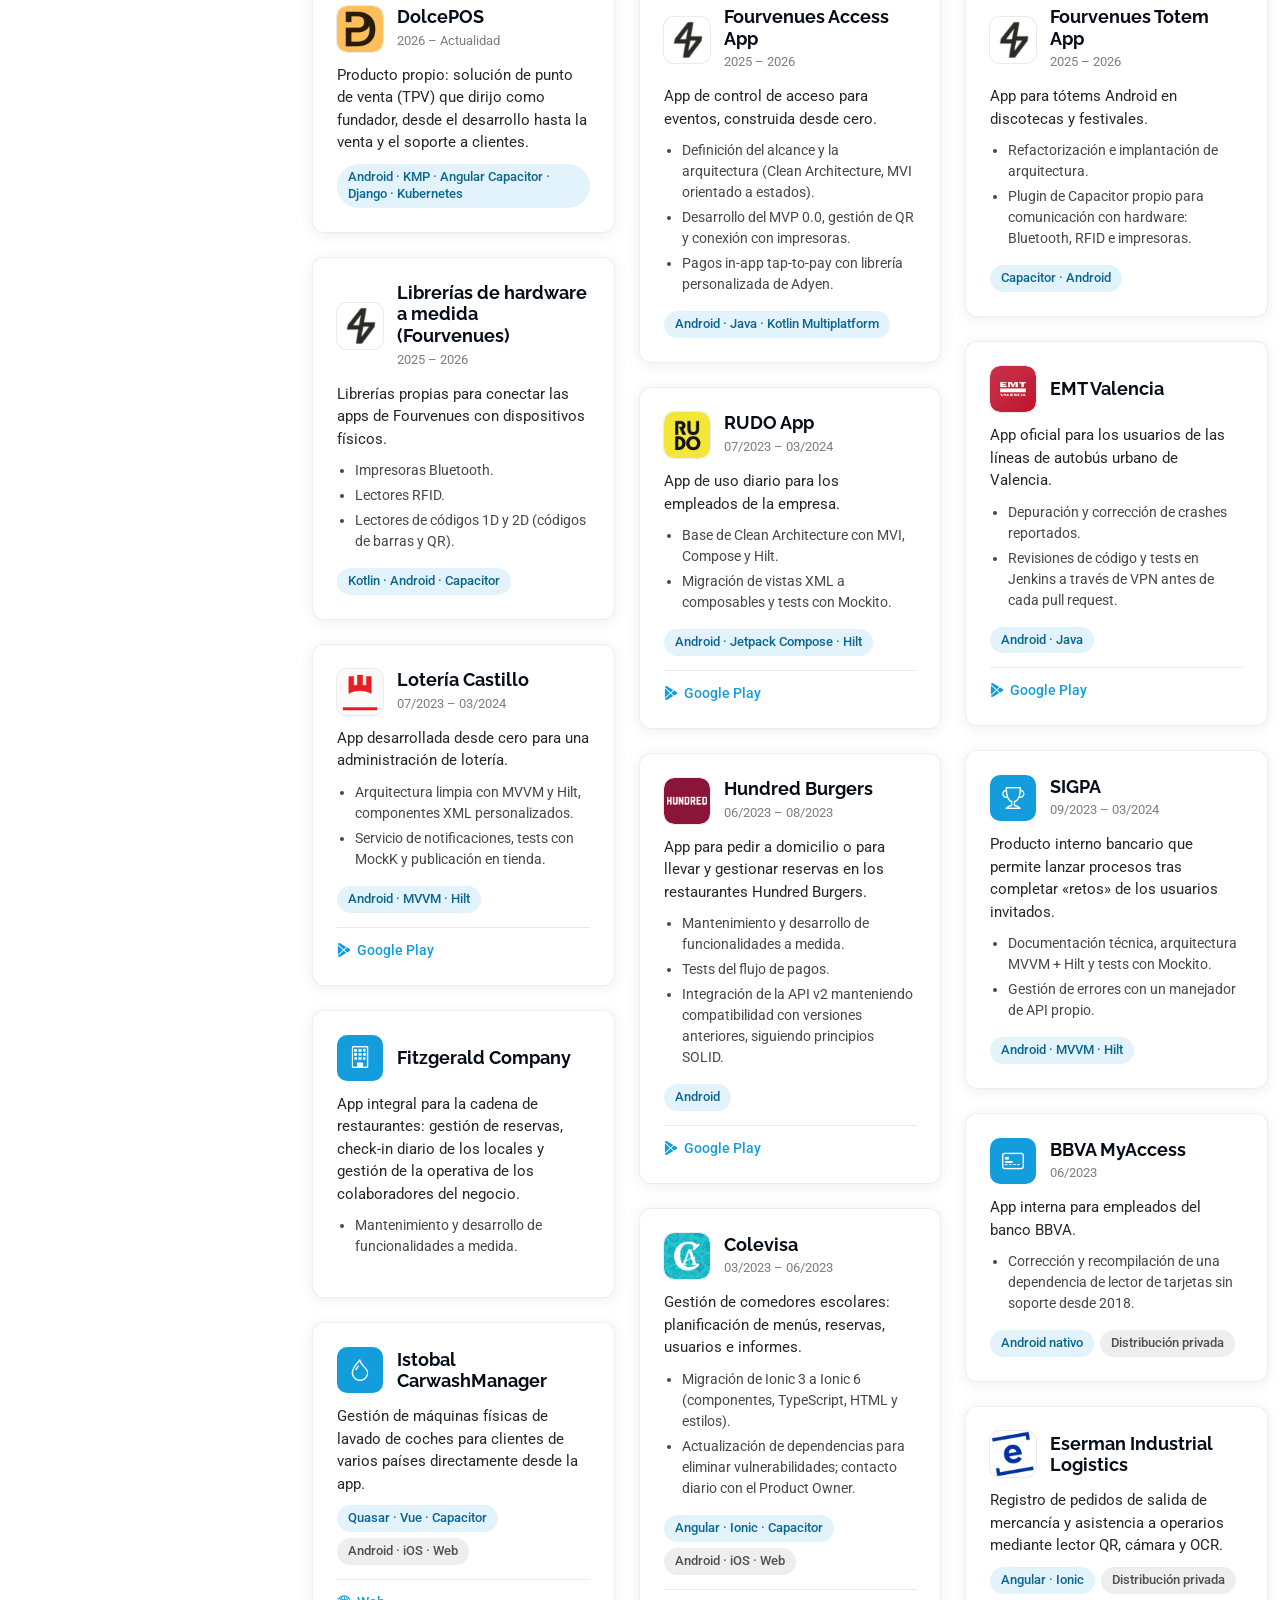
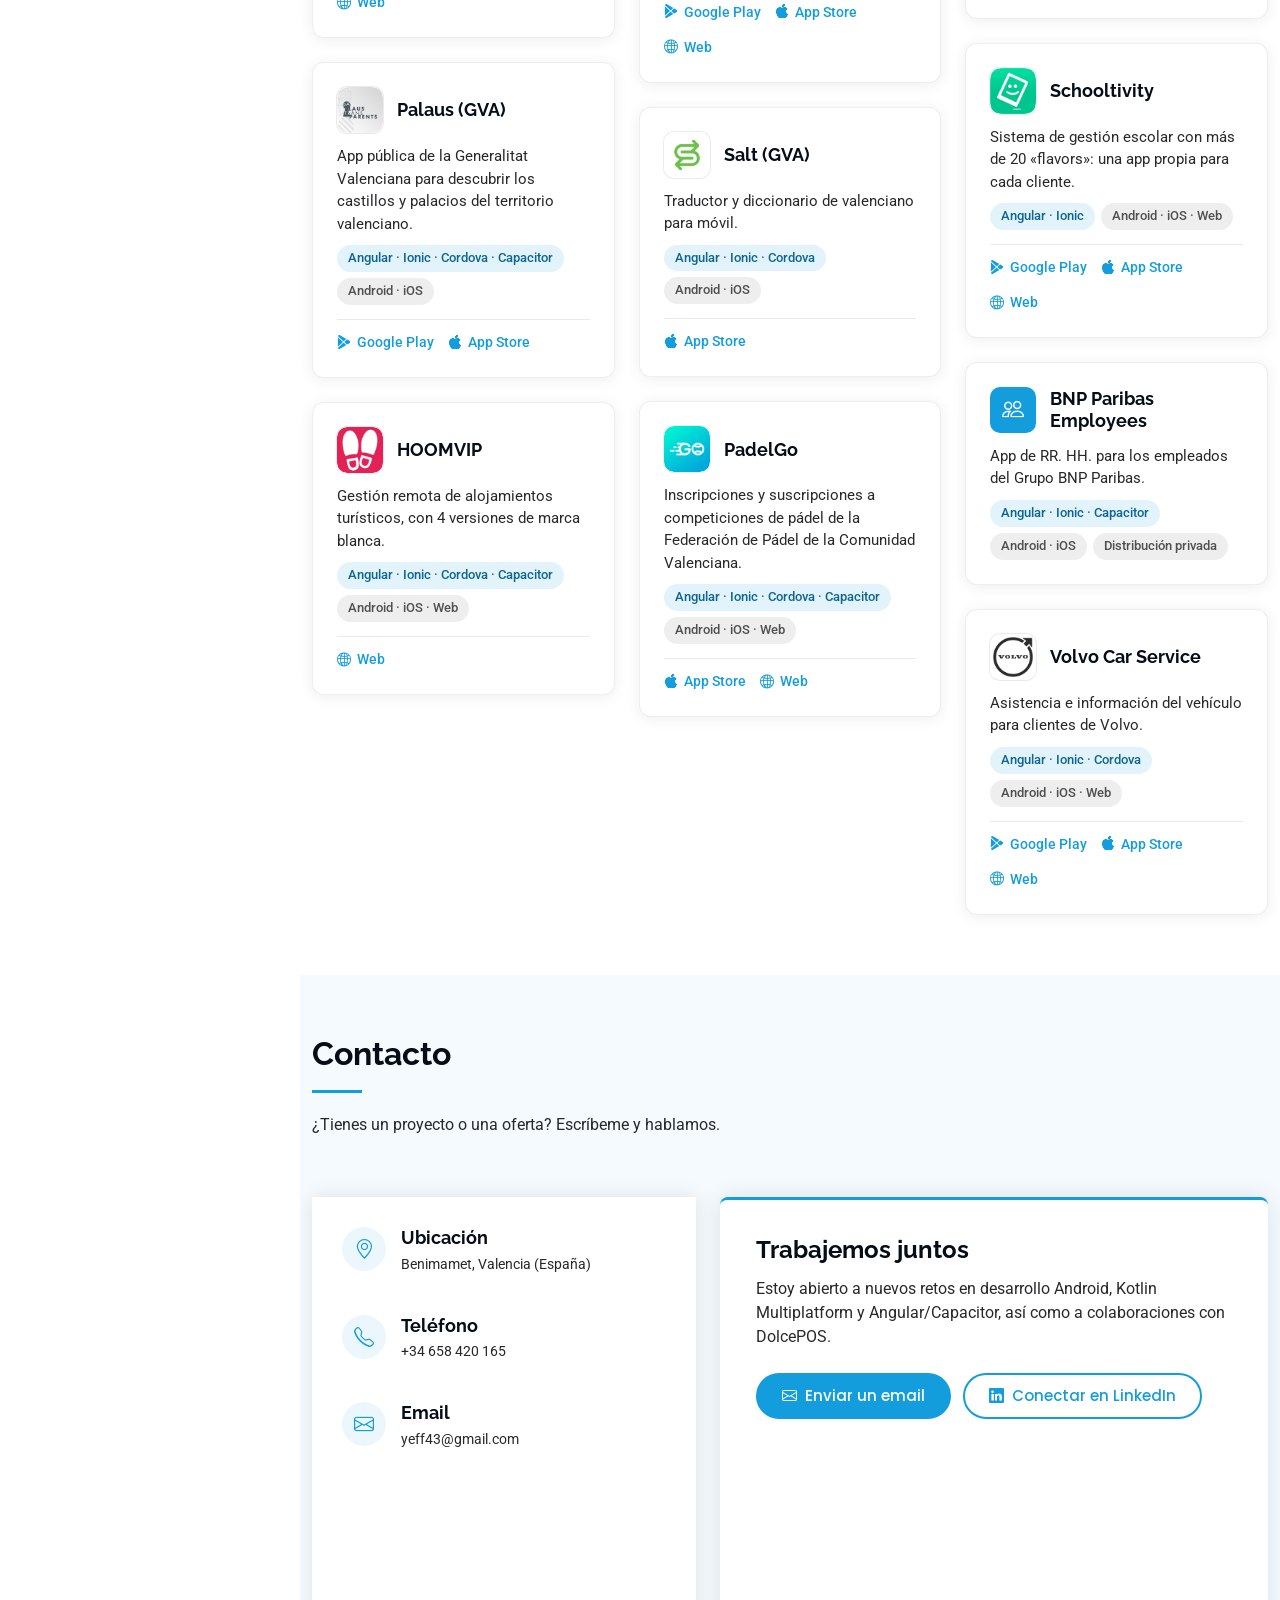
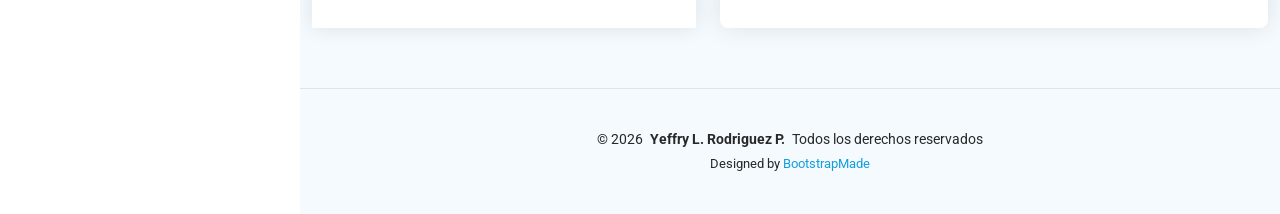
==== commit c11291fc: "Hero con mosaico de apps y apellido sin tilde - Fondo del hero: filas inclinadas de iconos de apps p" ====
--- a/index.html
+++ b/index.html
@@ -4,10 +4,10 @@
 <head>
   <meta charset="utf-8">
   <meta content="width=device-width, initial-scale=1.0" name="viewport">
-  <title>Yeffry L. Rodríguez P. | Desarrollador de Aplicaciones Multiplataforma</title>
-  <meta name="description" content="Currículum de Yeffry L. Rodríguez P., desarrollador Android, Kotlin Multiplatform y Angular/Capacitor en Valencia. Tech Lead y fundador de DolcePOS.">
-  <meta name="keywords" content="Yeffry Rodríguez, Android, Kotlin, Kotlin Multiplatform, KMP, Jetpack Compose, Angular, Ionic, Capacitor, Tech Lead, Valencia, DolcePOS">
-  <meta name="author" content="Yeffry L. Rodríguez P.">
+  <title>Yeffry L. Rodriguez P. | Desarrollador de Aplicaciones Multiplataforma</title>
+  <meta name="description" content="Currículum de Yeffry L. Rodriguez P., desarrollador Android, Kotlin Multiplatform y Angular/Capacitor en Valencia. Tech Lead y fundador de DolcePOS.">
+  <meta name="keywords" content="Yeffry Rodriguez, Android, Kotlin, Kotlin Multiplatform, KMP, Jetpack Compose, Angular, Ionic, Capacitor, Tech Lead, Valencia, DolcePOS">
+  <meta name="author" content="Yeffry L. Rodriguez P.">
 
   <!-- Favicons -->
   <link href="assets/img/favicon.png" rel="icon" type="image/png" sizes="32x32">
@@ -19,7 +19,7 @@
   <link rel="canonical" href="https://yeff43.github.io/cv/">
   <meta property="og:url" content="https://yeff43.github.io/cv/">
   <meta property="og:type" content="profile">
-  <meta property="og:title" content="Yeffry L. Rodríguez P. | Android &amp; Multiplatform Developer">
+  <meta property="og:title" content="Yeffry L. Rodriguez P. | Android &amp; Multiplatform Developer">
   <meta property="og:description" content="Tech Lead Android · Kotlin Multiplatform · Angular &amp; Capacitor. Fundador de DolcePOS. Valencia, España.">
   <meta property="og:image" content="https://yeff43.github.io/cv/assets/img/og-image.jpg">
   <meta property="og:image:width" content="1200">
@@ -98,12 +98,12 @@
 
     <div class="profile-img">
       <a href="assets/img/profile-yeffry.jpg" class="glightbox photo-zoom" data-gallery="photo-sidebar" data-i18n-aria="photo.open" aria-label="Ver foto ampliada">
-        <img src="assets/img/profile-yeffry.jpg" alt="Yeffry L. Rodríguez P." class="img-fluid rounded-circle">
+        <img src="assets/img/profile-yeffry.jpg" alt="Yeffry L. Rodriguez P." class="img-fluid rounded-circle">
       </a>
     </div>
 
     <a href="index.html" class="logo d-flex align-items-center justify-content-center">
-      <h1 class="sitename">Yeffry Rodríguez</h1>
+      <h1 class="sitename">Yeffry Rodriguez</h1>
     </a>
 
     <div class="social-links text-center">
@@ -131,8 +131,11 @@
     <!-- Hero Section -->
     <section id="hero" class="hero section dark-background">
 
+      <!-- Fondo: iconos de apps publicadas (se rellena desde assets/js/hero-apps.js) -->
+      <div class="hero-apps" aria-hidden="true"><div class="tilt"></div></div>
+
       <div class="container" data-aos="fade-up" data-aos-delay="100">
-        <h2>Yeffry L. Rodríguez P.</h2>
+        <h2>Yeffry L. Rodriguez P.</h2>
         <p><span class="hero-iam" data-i18n="hero.iam">Soy</span> <span class="typed"></span></p>
         <p class="hero-quote" data-i18n="hero.quote">«La mejor forma de predecir el futuro es inventarlo.» — Alan Kay</p>
         <div class="hero-actions">
@@ -156,7 +159,7 @@
         <div class="row gy-4 justify-content-center">
           <div class="col-lg-4">
             <a href="assets/img/profile-yeffry.jpg" class="glightbox photo-zoom d-block" data-gallery="photo-about" data-i18n-aria="photo.open" aria-label="Ver foto ampliada">
-              <img src="assets/img/profile-yeffry.jpg" class="img-fluid profile-photo" alt="Yeffry L. Rodríguez P.">
+              <img src="assets/img/profile-yeffry.jpg" class="img-fluid profile-photo" alt="Yeffry L. Rodriguez P.">
               <span class="zoom-hint" aria-hidden="true"><i class="bi bi-zoom-in"></i></span>
             </a>
           </div>
@@ -540,7 +543,7 @@
 
     <div class="container">
       <div class="copyright text-center ">
-        <p>© <span id="year">2026</span> <strong class="px-1 sitename">Yeffry L. Rodríguez P.</strong> <span data-i18n="footer.rights">Todos los derechos reservados</span></p>
+        <p>© <span id="year">2026</span> <strong class="px-1 sitename">Yeffry L. Rodriguez P.</strong> <span data-i18n="footer.rights">Todos los derechos reservados</span></p>
       </div>
       <div class="credits">
         <!-- All the links in the footer should remain intact. -->
@@ -571,6 +574,7 @@
 
   <!-- Idiomas + contenido del CV (debe ir antes de main.js) -->
   <script src="assets/js/i18n.js"></script>
+  <script src="assets/js/hero-apps.js"></script>
   <!-- Main JS File -->
   <script src="assets/js/main.js"></script>
 
--- a/assets/css/custom.css
+++ b/assets/css/custom.css
@@ -334,18 +334,86 @@
   margin-top: 24px;
 }
 
-/* Fondo del hero sin foto de stock */
+/* Fondo del hero: mosaico de iconos de apps publicadas */
 .hero {
-  background:
-    radial-gradient(circle at 80% 20%, color-mix(in srgb, var(--accent-color), transparent 70%) 0, transparent 45%),
-    radial-gradient(circle at 15% 85%, rgba(61, 220, 132, 0.18) 0, transparent 40%),
-    linear-gradient(135deg, #040b14 0%, #0b1d33 55%, #06121f 100%);
-}
-
+  background: #060d18;
+  overflow: hidden;
+}
+
+.hero .hero-apps {
+  position: absolute;
+  inset: 0;
+  z-index: 1;
+  pointer-events: none;
+}
+
+.hero .hero-apps .tilt {
+  position: absolute;
+  inset: -30% -20% -30% 28%;
+  transform: rotate(-14deg);
+  display: grid;
+  gap: 18px;
+  align-content: center;
+}
+
+.hero .hero-apps .row-apps {
+  display: flex;
+  gap: 18px;
+  width: max-content;
+  animation: hero-apps-slide 40s linear infinite;
+  will-change: transform;
+}
+
+.hero .hero-apps .row-apps:nth-child(even) {
+  animation-direction: reverse;
+  animation-duration: 48s;
+}
+
+/* Anula la regla ".hero img" de la plantilla (imagen a pantalla completa) */
+.hero .hero-apps img {
+  position: static;
+  inset: auto;
+  z-index: auto;
+  flex: none;
+  width: 84px;
+  height: 84px;
+  object-fit: cover;
+  border-radius: 22%;
+  background: #fff;
+  box-shadow: 0 10px 24px rgba(0, 0, 0, 0.45);
+}
+
+@keyframes hero-apps-slide {
+  from { transform: translateX(0); }
+  to { transform: translateX(-50%); }
+}
+
+/* Velo para que el texto se lea bien sobre los iconos */
 .hero:before {
   background:
-    linear-gradient(rgba(255, 255, 255, 0.03) 1px, transparent 1px) 0 0 / 40px 40px,
-    linear-gradient(90deg, rgba(255, 255, 255, 0.03) 1px, transparent 1px) 0 0 / 40px 40px;
+    radial-gradient(circle at 85% 15%, rgba(20, 157, 221, 0.18) 0, transparent 45%),
+    linear-gradient(90deg, #060d18 0%, rgba(6, 13, 24, 0.95) 40%, rgba(6, 13, 24, 0.75) 55%, rgba(6, 13, 24, 0.3) 78%, rgba(6, 13, 24, 0.5) 100%);
+}
+
+@media (max-width: 767px) {
+  .hero .hero-apps .tilt {
+    inset: -30% -40% -30% -10%;
+  }
+
+  .hero .hero-apps img {
+    width: 64px;
+    height: 64px;
+  }
+
+  .hero:before {
+    background: linear-gradient(90deg, rgba(6, 13, 24, 0.95) 0%, rgba(6, 13, 24, 0.85) 60%, rgba(6, 13, 24, 0.7) 100%);
+  }
+}
+
+@media (prefers-reduced-motion: reduce) {
+  .hero .hero-apps .row-apps {
+    animation: none;
+  }
 }
 
 .hero p span.hero-iam {
